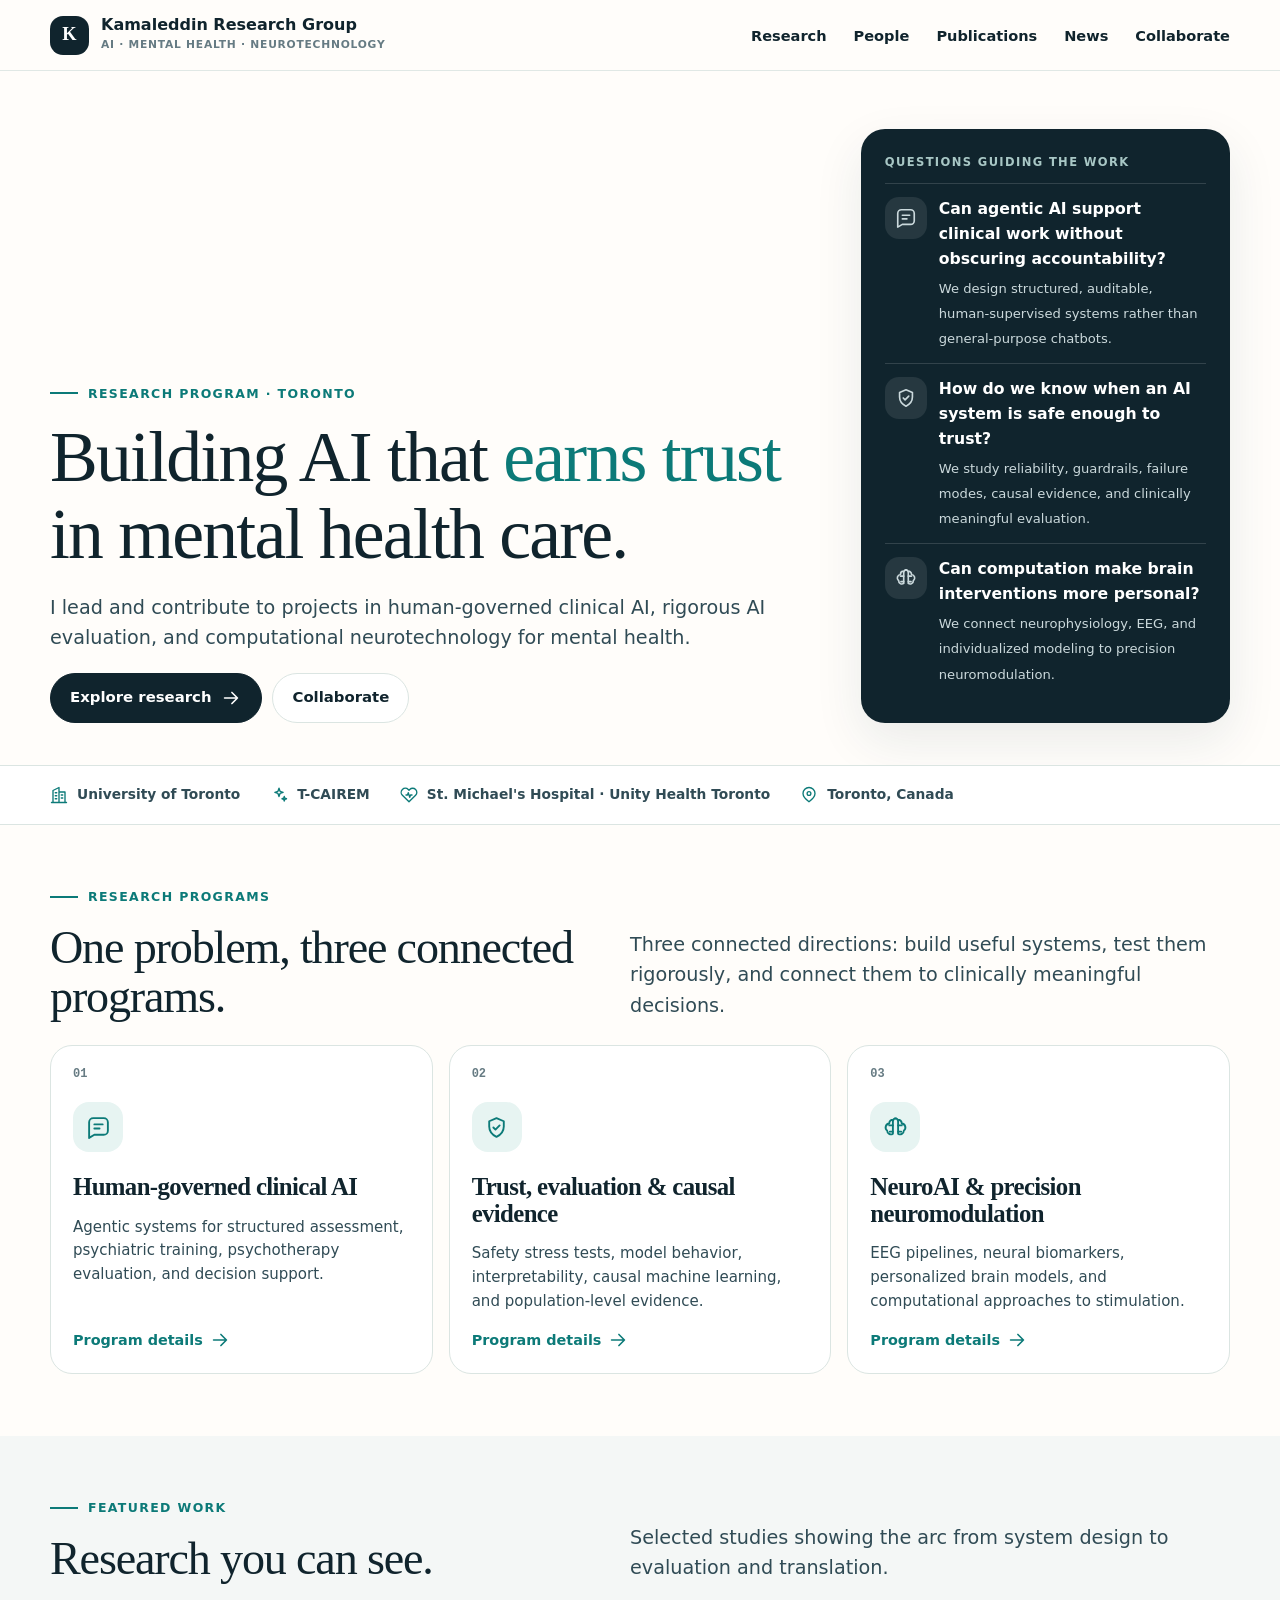
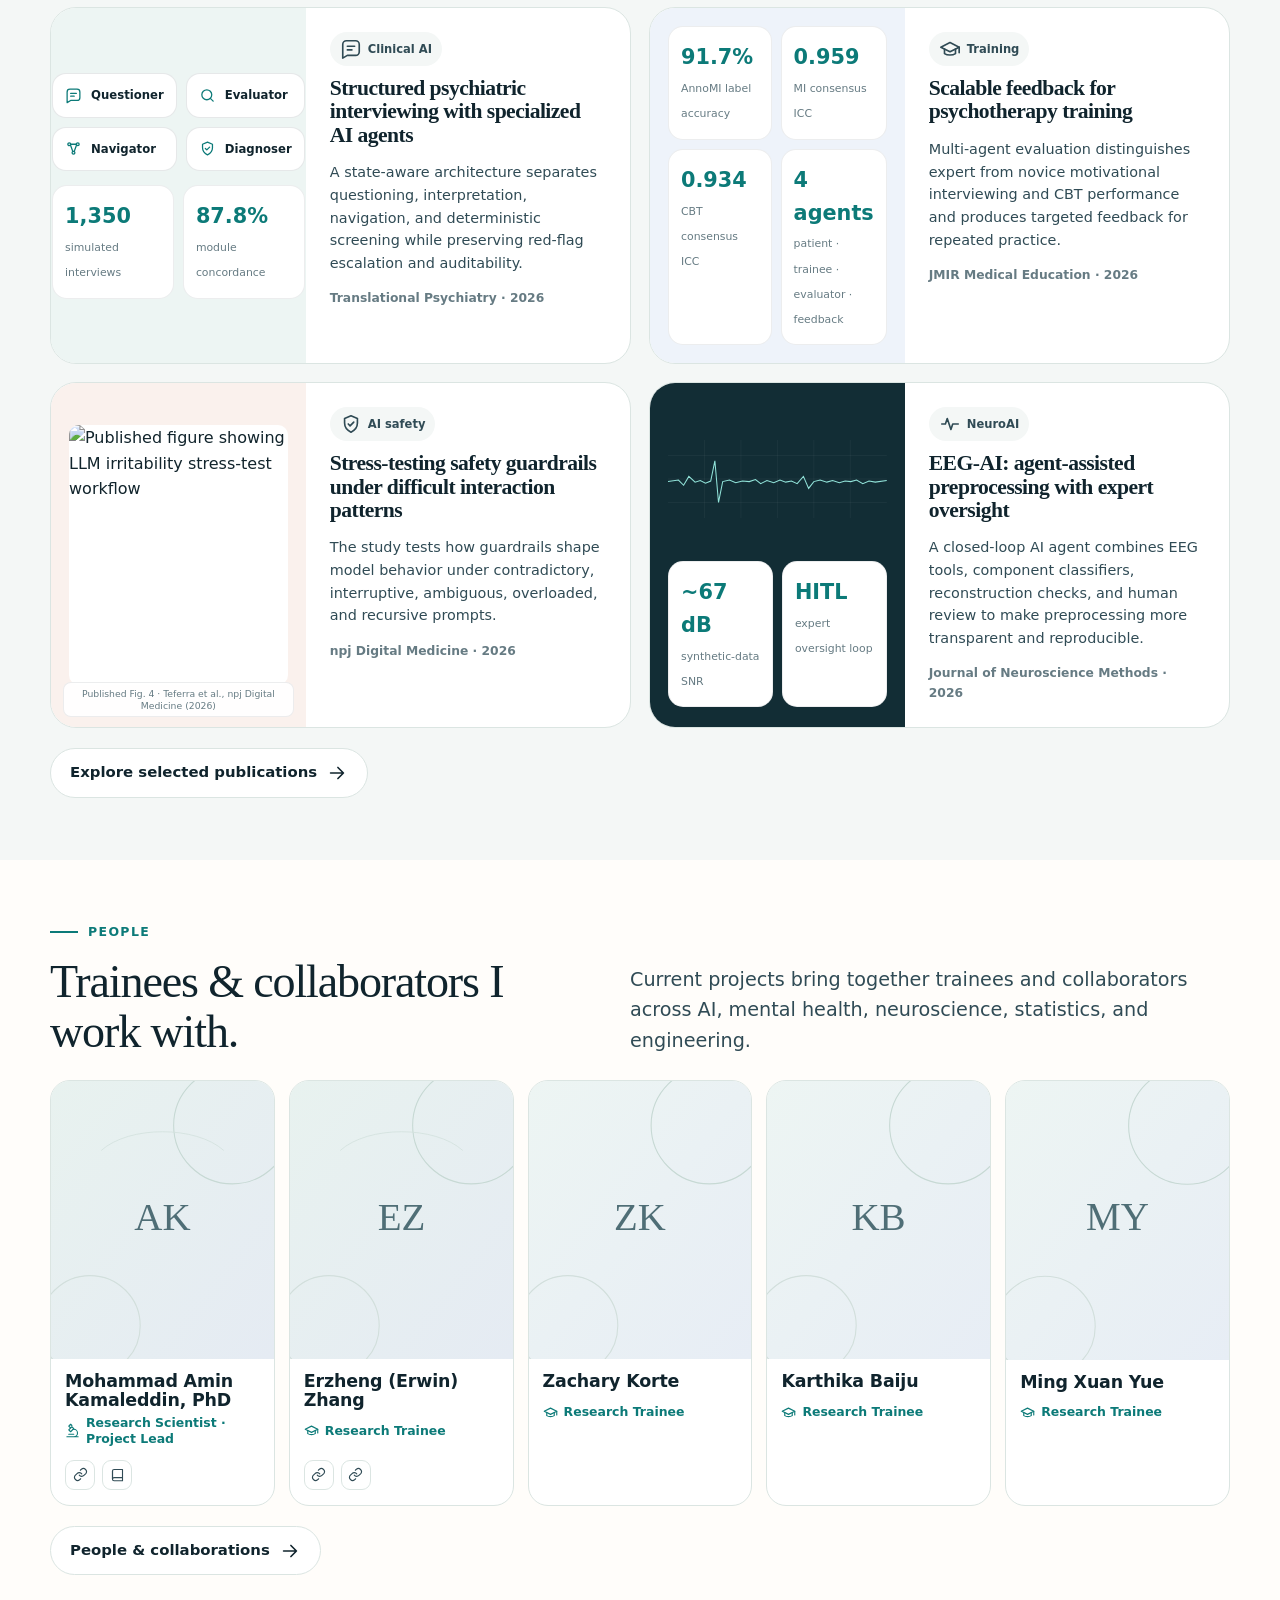
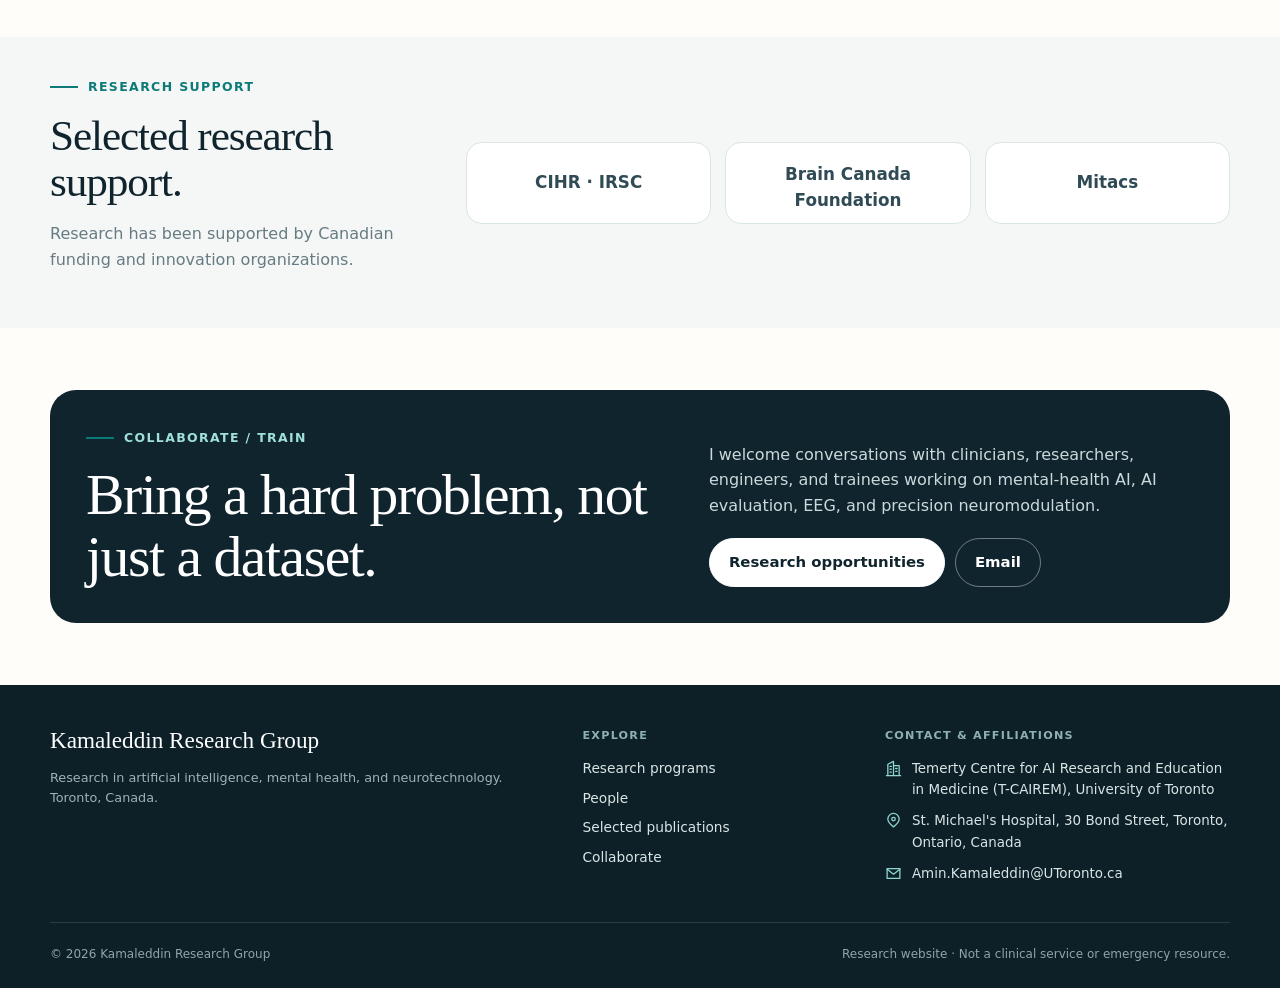
==== index.html @ d9c635a7 "ver9" ====
<!DOCTYPE html>

<html lang="en"><head><meta charset="utf-8"/><meta content="width=device-width,initial-scale=1" name="viewport"/><title>Kamaleddin Research Group | AI, Mental Health &amp; Neurotechnology</title><meta content="A research program in human-governed clinical AI, rigorous model evaluation, and computational neurotechnology for mental health." name="description"/><link href="https://kamaleddinlab.github.io/" rel="canonical"/><link href="assets/img/favicon.svg" rel="icon"/><link href="assets/css/site.css" rel="stylesheet"/><meta content="Kamaleddin Research Group | AI, Mental Health &amp; Neurotechnology" property="og:title"/><meta content="A research program in human-governed clinical AI, rigorous model evaluation, and computational neurotechnology for mental health." property="og:description"/><meta content="https://kamaleddinlab.github.io/assets/img/social-card.png" property="og:image"/><meta content="website" property="og:type"/><meta content="summary_large_image" name="twitter:card"/><meta content="https://kamaleddinlab.github.io/" property="og:url"/></head><body><header class="site-header"><div class="container nav"><a class="brand" href="index.html"><span class="brand-mark">K</span><span class="brand-copy"><strong>Kamaleddin Research Group</strong><span>AI · Mental Health · Neurotechnology</span></span></a><nav class="nav-links"><a href="research.html">Research</a><a href="people.html">People</a><a href="publications.html">Publications</a><a href="news.html">News</a><a href="join.html">Collaborate</a></nav><button aria-label="Open navigation" class="nav-toggle"><span data-icon="network"></span></button></div></header>
<main>
<section class="hero"><div class="container hero-grid"><div><div class="eyebrow">Research program · Toronto</div><h1>Building AI that <em>earns trust</em> in mental health care.</h1><p class="lead">I lead and contribute to projects in human-governed clinical AI, rigorous AI evaluation, and computational neurotechnology for mental health.</p><div class="actions"><a class="btn btn-primary" href="research.html">Explore research <span data-icon="arrow"></span></a><a class="btn btn-soft" href="join.html">Collaborate</a></div></div><aside class="hero-panel"><div class="panel-label">Questions guiding the work</div><div class="question-row"><div class="question-icon"><span data-icon="chat"></span></div><div><b>Can agentic AI support clinical work without obscuring accountability?</b><span>We design structured, auditable, human-supervised systems rather than general-purpose chatbots.</span></div></div><div class="question-row"><div class="question-icon"><span data-icon="shield"></span></div><div><b>How do we know when an AI system is safe enough to trust?</b><span>We study reliability, guardrails, failure modes, causal evidence, and clinically meaningful evaluation.</span></div></div><div class="question-row"><div class="question-icon"><span data-icon="brain"></span></div><div><b>Can computation make brain interventions more personal?</b><span>We connect neurophysiology, EEG, and individualized modeling to precision neuromodulation.</span></div></div></aside></div></section>
<div class="affiliation-bar"><div class="container affiliations"><div class="affil"><span data-icon="building"></span>University of Toronto</div><div class="affil"><span data-icon="spark"></span>T-CAIREM</div><div class="affil"><span data-icon="heart"></span>St. Michael's Hospital · Unity Health Toronto</div><div class="affil"><span data-icon="map"></span>Toronto, Canada</div></div></div>
<section class="section"><div class="container"><div class="section-head"><div><div class="eyebrow">Research programs</div><h2>One problem, three connected programs.</h2></div><p class="lead">Three connected directions: build useful systems, test them rigorously, and connect them to clinically meaningful decisions.</p></div><div class="program-grid">
<a class="program" href="research.html#clinical-ai"><div class="program-number">01</div><div class="program-icon"><span data-icon="chat"></span></div><h3>Human-governed clinical AI</h3><p>Agentic systems for structured assessment, psychiatric training, psychotherapy evaluation, and decision support.</p><span class="arrow-link">Program details <span data-icon="arrow"></span></span></a>
<a class="program" href="research.html#evaluation"><div class="program-number">02</div><div class="program-icon"><span data-icon="shield"></span></div><h3>Trust, evaluation &amp; causal evidence</h3><p>Safety stress tests, model behavior, interpretability, causal machine learning, and population-level evidence.</p><span class="arrow-link">Program details <span data-icon="arrow"></span></span></a>
<a class="program" href="research.html#neuroai"><div class="program-number">03</div><div class="program-icon"><span data-icon="brain"></span></div><h3>NeuroAI &amp; precision neuromodulation</h3><p>EEG pipelines, neural biomarkers, personalized brain models, and computational approaches to stimulation.</p><span class="arrow-link">Program details <span data-icon="arrow"></span></span></a></div></div></section>
<section class="section section-tint"><div class="container"><div class="section-head"><div><div class="eyebrow">Featured work</div><h2>Research you can see.</h2></div><p class="lead">Selected studies showing the arc from system design to evaluation and translation.</p></div><div class="feature-grid">
<a class="feature-card" href="https://doi.org/10.1038/s41398-026-04335-5" target="_blank"><div class="feature-visual"><div><div class="agent-stack"><div class="agent"><span data-icon="chat"></span>Questioner</div><div class="agent"><span data-icon="search"></span>Evaluator</div><div class="agent"><span data-icon="network"></span>Navigator</div><div class="agent"><span data-icon="shield"></span>Diagnoser</div></div><div class="metric-row" style="margin-top:14px"><div class="metric"><strong>1,350</strong><span>simulated interviews</span></div><div class="metric"><strong>87.8%</strong><span>module concordance</span></div></div></div></div><div class="feature-copy"><span class="tag"><span data-icon="chat"></span> Clinical AI</span><h3>Structured psychiatric interviewing with specialized AI agents</h3><p>A state-aware architecture separates questioning, interpretation, navigation, and deterministic screening while preserving red-flag escalation and auditability.</p><div class="pub-meta">Translational Psychiatry · 2026</div></div></a>
<a class="feature-card" href="https://doi.org/10.2196/92964" target="_blank"><div class="feature-visual blue"><div class="metric-row metric-stack"><div class="metric"><strong>91.7%</strong><span>AnnoMI label accuracy</span></div><div class="metric"><strong>0.959</strong><span>MI consensus ICC</span></div><div class="metric"><strong>0.934</strong><span>CBT consensus ICC</span></div><div class="metric"><strong>4 agents</strong><span>patient · trainee · evaluator · feedback</span></div></div></div><div class="feature-copy"><span class="tag"><span data-icon="grad"></span> Training</span><h3>Scalable feedback for psychotherapy training</h3><p>Multi-agent evaluation distinguishes expert from novice motivational interviewing and CBT performance and produces targeted feedback for repeated practice.</p><div class="pub-meta">JMIR Medical Education · 2026</div></div></a>
<a class="feature-card" href="https://www.nature.com/articles/s41746-025-02333-3" target="_blank"><div class="feature-visual warm"><img alt="Published figure showing LLM irritability stress-test workflow" class="figure-img" src="https://media.springernature.com/lw1200/springer-static/image/art%3A10.1038%2Fs41746-025-02333-3/MediaObjects/41746_2025_2333_Fig4_HTML.png"/><div class="figure-credit">Published Fig. 4 · Teferra et al., npj Digital Medicine (2026)</div></div><div class="feature-copy"><span class="tag"><span data-icon="shield"></span> AI safety</span><h3>Stress-testing safety guardrails under difficult interaction patterns</h3><p>The study tests how guardrails shape model behavior under contradictory, interruptive, ambiguous, overloaded, and recursive prompts.</p><div class="pub-meta">npj Digital Medicine · 2026</div></div></a>
<a class="feature-card" href="https://doi.org/10.1016/j.jneumeth.2026.110759" target="_blank"><div class="feature-visual dark"><div style="width:100%"><svg class="eeg" viewbox="0 0 420 150"><path class="grid" d="M0 30H420M0 75H420M0 120H420M70 0V150M140 0V150M210 0V150M280 0V150M350 0V150"></path><path d="M0 80 L20 77 30 87 40 70 52 81 62 78 72 83 82 79 90 40 97 120 105 80 118 77 130 82 143 79 156 80 168 76 178 84 190 78 203 82 215 77 226 81 237 79 248 84 260 70 270 93 280 80 292 77 305 81 316 78 329 82 340 79 351 80 362 77 374 84 386 79 398 81 420 78"></path></svg><div class="metric-row"><div class="metric"><strong>~67 dB</strong><span>synthetic-data SNR</span></div><div class="metric"><strong>HITL</strong><span>expert oversight loop</span></div></div></div></div><div class="feature-copy"><span class="tag"><span data-icon="activity"></span> NeuroAI</span><h3>EEG-AI: agent-assisted preprocessing with expert oversight</h3><p>A closed-loop AI agent combines EEG tools, component classifiers, reconstruction checks, and human review to make preprocessing more transparent and reproducible.</p><div class="pub-meta">Journal of Neuroscience Methods · 2026</div></div></a>
</div><div class="actions"><a class="btn btn-soft" href="publications.html">Explore selected publications <span data-icon="arrow"></span></a></div></div></section>
<section class="section"><div class="container"><div class="section-head"><div><div class="eyebrow">People</div><h2>Trainees & collaborators I work with.</h2></div><p class="lead">Current projects bring together trainees and collaborators across AI, mental health, neuroscience, statistics, and engineering.</p></div><div class="team-grid">
<div class="person-card"><div class="person-photo"><img alt="Mohammad Amin Kamaleddin" onerror="this.onerror=null;this.src='assets/img/amin-kamaleddin.svg'" src="https://bme.utoronto.ca/wp-content/uploads/bb-plugin/cache/amin_ke_headshot-square-0634694b19fd11a88131b3284f82931a-a1o0st9v36b5.jpg"/></div><div class="person-copy"><h3>Mohammad Amin Kamaleddin, PhD</h3><div class="role"><span data-icon="microscope"></span>Research Scientist · Project Lead</div><div class="person-links"><a aria-label="LinkedIn" class="mini-link" href="https://ca.linkedin.com/in/kamaleddin" target="_blank"><span data-icon="link"></span></a><a aria-label="Google Scholar" class="mini-link" href="https://scholar.google.com/citations?user=uDxFAsYAAAAJ&amp;hl=en" target="_blank"><span data-icon="book"></span></a></div></div></div>
<div class="person-card"><div class="person-photo"><img alt="Erzheng (Erwin) Zhang" onerror="this.onerror=null;this.src='assets/img/erwin-zhang.svg'" src="https://erwinzhang.com/images/erwin-zhang.webp"/></div><div class="person-copy"><h3>Erzheng (Erwin) Zhang</h3><div class="role"><span data-icon="grad"></span>Research Trainee</div><div class="person-links"><a aria-label="LinkedIn" class="mini-link" href="https://ca.linkedin.com/in/erwinzhang" target="_blank"><span data-icon="link"></span></a><a aria-label="Website" class="mini-link" href="https://erwinzhang.com/" target="_blank"><span data-icon="link"></span></a></div></div></div>
<div class="person-card"><div class="person-photo"><img alt="Zachary Korte" src="assets/img/zachary-korte.svg"/></div><div class="person-copy"><h3>Zachary Korte</h3><div class="role"><span data-icon="grad"></span>Research Trainee</div></div></div>
<div class="person-card"><div class="person-photo"><img alt="Karthika Baiju" src="assets/img/karthika-baiju.svg"/></div><div class="person-copy"><h3>Karthika Baiju</h3><div class="role"><span data-icon="grad"></span>Research Trainee</div></div></div>
<div class="person-card"><div class="person-photo"><img alt="Ming Xuan Yue" src="assets/img/ming-xuan-yue.svg"/></div><div class="person-copy"><h3>Ming Xuan Yue</h3><div class="role"><span data-icon="grad"></span>Research Trainee</div></div></div>
</div><div class="actions"><a class="btn btn-soft" href="people.html">People & collaborations <span data-icon="arrow"></span></a></div></div></section>
<section class="section-sm section-tint"><div class="container support"><div><div class="eyebrow">Research support</div><h2 style="font-size:2.7rem">Selected research support.</h2><p class="muted">Research has been supported by Canadian funding and innovation organizations.</p></div><div class="logo-row"><a class="logo-card" href="https://cihr-irsc.gc.ca/" target="_blank"><img alt="Canadian Institutes of Health Research" onerror="this.style.display='none';this.nextElementSibling.style.display='block'" src="https://www.dfcm.utoronto.ca/sites/default/files/cihr-logo.jpg"/><span class="logo-fallback" style="display:none">CIHR · IRSC</span></a><a class="logo-card" href="https://braincanada.ca/" target="_blank"><img alt="Brain Canada Foundation" onerror="this.style.display='none';this.nextElementSibling.style.display='block'" src="https://mma.prnewswire.com/media/2785052/Brain_Canada_Brain_Canada_invests_in_the_next_generation_of_brai.jpg?p=facebook"/><span class="logo-fallback" style="display:none">Brain Canada Foundation</span></a><a class="logo-card" href="https://www.mitacs.ca/" target="_blank"><img alt="Mitacs" onerror="this.style.display='none';this.nextElementSibling.style.display='block'" src="https://www.mitacs.ca/wp-content/uploads/2023/11/Mitacs_logo_blue.png"/><span class="logo-fallback" style="display:none">Mitacs</span></a></div></div></section>
<section class="section"><div class="container"><div class="cta"><div><div class="eyebrow" style="color:#9fe0dc">Collaborate / train</div><h2>Bring a hard problem, not just a dataset.</h2></div><div><p>I welcome conversations with clinicians, researchers, engineers, and trainees working on mental-health AI, AI evaluation, EEG, and precision neuromodulation.</p><div class="actions"><a class="btn btn-primary" href="join.html">Research opportunities</a><a class="btn" href="mailto:Amin.Kamaleddin@UToronto.ca">Email</a></div></div></div></div></section>
</main><footer class="site-footer"><div class="container"><div class="footer-grid"><div><div class="footer-brand">Kamaleddin Research Group</div><div class="footer-small">Research in artificial intelligence, mental health, and neurotechnology. Toronto, Canada.</div></div><div><div class="footer-title">Explore</div><div class="footer-list"><a href="research.html">Research programs</a><a href="people.html">People</a><a href="publications.html">Selected publications</a><a href="join.html">Collaborate</a></div></div><div><div class="footer-title">Contact &amp; affiliations</div><div class="address-line"><span data-icon="building"></span><span>Temerty Centre for AI Research and Education in Medicine (T-CAIREM), University of Toronto</span></div><div class="address-line"><span data-icon="map"></span><span>St. Michael's Hospital, 30 Bond Street, Toronto, Ontario, Canada</span></div><div class="address-line"><span data-icon="mail"></span><a href="mailto:Amin.Kamaleddin@UToronto.ca">Amin.Kamaleddin@UToronto.ca</a></div></div></div><div class="footer-bottom"><div>© 2026 Kamaleddin Research Group</div><span>Research website · Not a clinical service or emergency resource.</span></div></div></footer><script src="assets/js/site.js"></script></body></html>
---- assets/css/site.css ----
:root{
  --ink:#10242d; --ink-2:#304b55; --muted:#667b83; --paper:#fffdfa; --wash:#f4f7f6;
  --line:#dbe5e2; --teal:#0c7a78; --teal-2:#e7f4f2; --blue:#2d5f9a; --coral:#d96d4f;
  --gold:#b28b3c; --white:#fff; --shadow:0 18px 50px rgba(26,58,65,.09);
  --radius:22px; --container:1180px;
}
*{box-sizing:border-box} html{scroll-behavior:smooth} body{margin:0;background:var(--paper);color:var(--ink);font-family:Inter,ui-sans-serif,system-ui,-apple-system,BlinkMacSystemFont,"Segoe UI",sans-serif;line-height:1.58;-webkit-font-smoothing:antialiased}
a{color:inherit;text-decoration:none} img{max-width:100%;display:block} button,input{font:inherit}
.container{width:min(var(--container),calc(100% - 48px));margin:auto}.section{padding:62px 0}.section-sm{padding:40px 0}.section-tint{background:var(--wash)}
.eyebrow{display:flex;align-items:center;gap:10px;color:var(--teal);font-size:.78rem;letter-spacing:.11em;text-transform:uppercase;font-weight:800;margin-bottom:16px}.eyebrow:before{content:"";width:28px;height:2px;background:var(--teal)}
h1,h2,h3{font-family:Georgia,"Times New Roman",serif;line-height:1.07;letter-spacing:-.025em;margin:0} h1{font-size:clamp(2.8rem,5.6vw,5.5rem);font-weight:500} h2{font-size:clamp(2.05rem,3.6vw,3.7rem);font-weight:500} h3{font-size:1.55rem;font-weight:600}.lead{font-size:clamp(1.08rem,1.5vw,1.28rem);color:var(--ink-2);max-width:760px}.small{font-size:.9rem}.muted{color:var(--muted)}
.icon{width:22px;height:22px;display:inline-flex;flex:0 0 auto}.icon svg{width:100%;height:100%;stroke:currentColor;fill:none;stroke-width:1.8;stroke-linecap:round;stroke-linejoin:round}
.btn{display:inline-flex;align-items:center;gap:9px;border:1px solid var(--ink);border-radius:999px;padding:12px 19px;font-weight:750;font-size:.93rem;transition:.18s ease;background:transparent}.btn:hover{transform:translateY(-2px);box-shadow:0 8px 22px rgba(16,36,45,.09)}.btn-primary{background:var(--ink);color:#fff}.btn-soft{border-color:var(--line);background:#fff}.actions{display:flex;gap:10px;flex-wrap:wrap;margin-top:20px}
.site-header{position:sticky;top:0;z-index:20;background:rgba(255,253,250,.94);backdrop-filter:blur(14px);border-bottom:1px solid rgba(219,229,226,.85)}.nav{height:70px;display:flex;align-items:center;justify-content:space-between;gap:28px}.brand{display:flex;align-items:center;gap:12px;font-weight:800}.brand-mark{width:39px;height:39px;border-radius:13px;background:var(--ink);color:#fff;display:grid;place-items:center;font-family:Georgia,serif;font-size:1.15rem}.brand-copy strong{display:block;line-height:1.1}.brand-copy span{display:block;font-size:.67rem;color:var(--muted);letter-spacing:.07em;text-transform:uppercase;margin-top:3px}.nav-links{display:flex;gap:27px;align-items:center;font-size:.91rem;font-weight:700}.nav-links a{position:relative}.nav-links a:after{content:"";position:absolute;left:0;right:100%;bottom:-7px;height:2px;background:var(--teal);transition:.2s}.nav-links a:hover:after,.nav-links a.active:after{right:0}.nav-toggle{display:none;border:0;background:transparent;padding:9px;color:var(--ink)}
.hero{padding:58px 0 42px;overflow:hidden}.hero-grid{display:grid;grid-template-columns:1.35fr .65fr;gap:44px;align-items:end}.hero h1 em{font-style:normal;color:var(--teal)}.hero .lead{max-width:720px;margin-top:20px}.hero-panel{background:var(--ink);color:white;border-radius:24px;padding:24px;box-shadow:var(--shadow)}.hero-panel .panel-label{font-size:.72rem;text-transform:uppercase;letter-spacing:.12em;color:#a8c7c5;font-weight:800;margin-bottom:12px}.question-row{display:grid;grid-template-columns:42px 1fr;gap:12px;padding:13px 0;border-top:1px solid rgba(255,255,255,.14)}.question-row:first-of-type{border-top:0}.question-icon{width:42px;height:42px;border-radius:14px;background:rgba(255,255,255,.09);display:grid;place-items:center;color:#9fe0dc}.question-row b{display:block;font-size:.98rem;margin-bottom:3px}.question-row span{font-size:.82rem;color:#cbd9dc;line-height:1.4}.affiliation-bar{border-top:1px solid var(--line);border-bottom:1px solid var(--line);background:#fff}.affiliations{min-height:58px;display:flex;align-items:center;gap:30px;flex-wrap:wrap}.affil{display:flex;gap:9px;align-items:center;color:var(--ink-2);font-size:.86rem;font-weight:700}.affil .icon{color:var(--teal);width:18px;height:18px}
.section-head{display:flex;justify-content:space-between;gap:30px;align-items:end;margin-bottom:24px}.section-head .lead{max-width:600px;margin:0}.program-grid{display:grid;grid-template-columns:repeat(3,1fr);gap:16px}.program{border:1px solid var(--line);border-radius:var(--radius);padding:22px;background:#fff;min-height:260px;display:flex;flex-direction:column;transition:.2s}.program:hover{transform:translateY(-4px);box-shadow:var(--shadow);border-color:#bcd3ce}.program-number{font:700 .75rem/1 ui-monospace,monospace;color:var(--muted);margin-bottom:22px}.program-icon{width:50px;height:50px;border-radius:16px;background:var(--teal-2);color:var(--teal);display:grid;place-items:center;margin-bottom:22px}.program-icon .icon{width:25px;height:25px}.program p{color:var(--ink-2);font-size:.94rem}.program .arrow-link{margin-top:auto;color:var(--teal);font-weight:800;font-size:.9rem;display:flex;align-items:center;gap:6px}
.feature-grid{display:grid;grid-template-columns:repeat(2,1fr);gap:18px}.feature-card{border:1px solid var(--line);border-radius:26px;background:#fff;overflow:hidden;display:grid;grid-template-columns:44% 56%;min-height:290px;transition:.2s}.feature-card:hover{transform:translateY(-3px);box-shadow:var(--shadow)}.feature-visual{padding:18px;background:#edf5f3;min-height:290px;display:flex;align-items:center;justify-content:center;position:relative;overflow:hidden}.feature-visual.blue{background:#eef3fa}.feature-visual.warm{background:#faf1ed}.feature-visual.dark{background:#122d35}.feature-copy{padding:24px}.tag{display:inline-flex;align-items:center;gap:6px;background:var(--wash);border-radius:999px;padding:6px 10px;font-size:.72rem;font-weight:800;color:var(--ink-2);margin-bottom:11px}.feature-copy h3{font-size:1.35rem}.feature-copy p{color:var(--ink-2);font-size:.9rem}.pub-meta{font-size:.77rem;color:var(--muted);font-weight:700;margin-top:11px}.metric-row{display:grid;grid-template-columns:repeat(2,1fr);gap:9px;width:100%}.metric{background:#fff;border:1px solid rgba(16,36,45,.08);border-radius:15px;padding:14px 12px}.metric strong{font-size:1.3rem;display:block;color:var(--teal)}.metric span{font-size:.68rem;color:var(--muted);line-height:1.25}.agent-stack{width:100%;display:grid;grid-template-columns:1fr 1fr;gap:9px}.agent{background:#fff;border:1px solid rgba(16,36,45,.1);padding:12px;border-radius:14px;display:flex;gap:9px;align-items:center;font-size:.73rem;font-weight:800}.agent .icon{color:var(--teal);width:17px;height:17px}.bar-viz{width:100%}.bar-line{display:grid;grid-template-columns:42px 1fr;align-items:center;gap:8px;margin:12px 0;font-size:.67rem;font-weight:800}.bar-track{height:22px;background:#fff;border-radius:7px;overflow:hidden;border:1px solid rgba(16,36,45,.08)}.bar-fill{height:100%;background:var(--teal);border-radius:6px}.bar-fill.low{background:#b6c5c4}.bar-labels{display:flex;justify-content:space-between;font-size:.65rem;color:var(--muted);margin-top:10px}.eeg{width:100%;height:150px}.eeg path{fill:none;stroke:#91e3d9;stroke-width:2}.eeg .grid{stroke:rgba(255,255,255,.09);stroke-width:1}.figure-img{width:100%;height:100%;max-height:260px;object-fit:contain;border-radius:10px;background:#fff;filter:saturate(.92)}
.team-grid{display:grid;grid-template-columns:repeat(5,1fr);gap:14px}.person-card{border:1px solid var(--line);background:#fff;border-radius:20px;overflow:hidden}.person-photo{aspect-ratio:4/5;background:#eaf0ee;position:relative;overflow:hidden}.person-photo img{width:100%;height:100%;object-fit:cover;object-position:center 24%}.person-placeholder{width:100%;height:100%;display:grid;place-items:center;background:linear-gradient(145deg,#edf5f3,#e9eff5);position:relative;overflow:hidden}.person-placeholder:after{content:"";position:absolute;width:150px;height:150px;border:1px solid #c7d9d4;border-radius:50%;right:-60px;top:-50px}.person-placeholder span{font:500 2.2rem Georgia,serif;color:#4f6e76}.person-copy{padding:13px 14px 15px}.person-copy h3{font-size:1.09rem;font-family:inherit;letter-spacing:-.01em}.role{font-size:.78rem;color:var(--teal);font-weight:800;margin-top:4px}.person-links{display:flex;gap:7px;margin-top:12px}.mini-link{width:30px;height:30px;border:1px solid var(--line);border-radius:9px;display:grid;place-items:center;color:var(--ink-2)}.mini-link:hover{background:var(--wash)}.mini-link .icon{width:15px;height:15px}
 .support{display:grid;grid-template-columns:1fr 2fr;gap:34px;align-items:center}.logo-row{display:grid;grid-template-columns:repeat(3,1fr);gap:14px}.logo-card{height:82px;background:#fff;border:1px solid var(--line);border-radius:16px;padding:18px;display:grid;place-items:center}.logo-card img{max-height:62px;max-width:100%;object-fit:contain}.logo-fallback{font-size:1.05rem;font-weight:850;text-align:center;color:var(--ink-2)}
.cta{background:var(--ink);color:#fff;border-radius:26px;padding:36px;display:grid;grid-template-columns:1.1fr .9fr;gap:30px;align-items:end}.cta h2{font-size:clamp(2.25rem,4.5vw,4.6rem)}.cta p{color:#cbd9dc}.cta .btn{border-color:rgba(255,255,255,.4);color:#fff}.cta .btn-primary{background:#fff;color:var(--ink);border-color:#fff}
.site-footer{background:#0d2028;color:#d9e5e5;padding:42px 0 24px}.footer-grid{display:grid;grid-template-columns:1.3fr .7fr .9fr;gap:34px}.footer-brand{font:500 1.45rem Georgia,serif;color:#fff}.footer-small{font-size:.8rem;color:#9fb2b6;margin-top:14px}.footer-title{font-size:.7rem;text-transform:uppercase;letter-spacing:.11em;font-weight:800;color:#8fb0b3;margin-bottom:13px}.footer-list{display:grid;gap:8px;font-size:.86rem}.footer-list a:hover{color:#fff}.address-line{display:flex;gap:10px;align-items:flex-start;margin-bottom:10px;font-size:.84rem}.address-line .icon{width:17px;height:17px;color:#8fd6d0;margin-top:2px}.footer-bottom{border-top:1px solid rgba(255,255,255,.12);padding-top:22px;margin-top:28px;display:flex;justify-content:space-between;gap:20px;color:#8fa5aa;font-size:.75rem}
.page-hero{padding:48px 0 28px}.page-hero h1{font-size:clamp(2.9rem,5.4vw,5.1rem);max-width:950px}.page-hero .lead{margin-top:16px}.subnav{display:flex;gap:10px;flex-wrap:wrap;margin-top:20px}.pill{padding:9px 13px;background:#fff;border:1px solid var(--line);border-radius:999px;font-size:.79rem;font-weight:800}.research-block{display:grid;grid-template-columns:86px 1fr 1fr;gap:24px;padding:28px 0;border-top:1px solid var(--line)}.research-block:last-child{border-bottom:1px solid var(--line)}.research-index{font:700 .76rem ui-monospace,monospace;color:var(--teal)}.research-block h2{font-size:2.25rem}.research-block p{margin-top:0;color:var(--ink-2)}.research-list{display:grid;gap:10px}.research-list li{list-style:none;display:flex;gap:10px;color:var(--ink-2);font-size:.92rem}.research-list li:before{content:"";width:7px;height:7px;background:var(--teal);border-radius:50%;margin-top:8px;flex:0 0 auto}
.methods-grid{display:grid;grid-template-columns:repeat(5,1fr);gap:10px}.method{border:1px solid var(--line);border-radius:15px;padding:16px;background:#fff}.method .icon{color:var(--teal);width:25px;height:25px;margin-bottom:12px}.method b{display:block;font-size:.88rem}.method span{display:block;color:var(--muted);font-size:.76rem;margin-top:5px}
.people-lead{display:grid;grid-template-columns:.8fr 1.2fr;gap:60px;align-items:center;margin-bottom:48px}.people-lead-photo{aspect-ratio:4/5;border-radius:24px;overflow:hidden;background:#eaf0ee}.people-lead-photo img{width:100%;height:100%;object-fit:cover}.people-lead h2{font-size:3rem}.people-lead .bio{color:var(--ink-2)}.profile-facts{display:flex;flex-wrap:wrap;gap:8px;margin-top:20px}.profile-fact{display:flex;align-items:center;gap:7px;border:1px solid var(--line);border-radius:999px;padding:8px 11px;font-size:.77rem;font-weight:750}.profile-fact .icon{width:16px;height:16px;color:var(--teal)}
.pub-feature{display:grid;grid-template-columns:1.05fr .95fr;gap:22px;border:1px solid var(--line);border-radius:26px;overflow:hidden;background:#fff;margin-bottom:16px}.pub-feature.reverse{grid-template-columns:.95fr 1.05fr}.pub-feature-copy{padding:22px}.pub-feature-visual{min-height:275px;background:#eef5f3;padding:18px;display:grid;place-items:center}.pub-feature h2{font-size:1.75rem}.pub-feature .lead{font-size:1rem}.doi{font-size:.78rem;color:var(--muted);font-family:ui-monospace,monospace}.pub-list{display:grid}.pub-row{display:grid;grid-template-columns:90px 1fr 150px;gap:18px;padding:17px 0;border-top:1px solid var(--line);align-items:start}.pub-year{font-weight:850;color:var(--teal)}.pub-title{font-weight:760;line-height:1.4}.pub-journal{font-size:.82rem;color:var(--muted);text-align:right}.filter-row{display:flex;gap:8px;flex-wrap:wrap;margin-bottom:18px}.filter-btn{border:1px solid var(--line);background:#fff;border-radius:999px;padding:8px 13px;font-size:.78rem;font-weight:800;cursor:pointer}.filter-btn.active{background:var(--ink);color:#fff;border-color:var(--ink)}
.news-grid{display:grid;grid-template-columns:repeat(2,1fr);gap:14px}.news-card{border:1px solid var(--line);border-radius:18px;background:#fff;padding:19px;display:grid;grid-template-columns:52px 1fr;gap:17px}.news-icon{width:52px;height:52px;border-radius:16px;background:var(--teal-2);display:grid;place-items:center;color:var(--teal)}.news-date{font-size:.72rem;text-transform:uppercase;letter-spacing:.08em;color:var(--muted);font-weight:800}.news-card h3{font-size:1.22rem;margin-top:6px}.news-card p{font-size:.87rem;color:var(--ink-2)}
.join-grid{display:grid;grid-template-columns:repeat(2,1fr);gap:16px}.join-card{border:1px solid var(--line);border-radius:22px;padding:24px;background:#fff}.join-card .program-icon{margin-bottom:22px}.join-card h2{font-size:2.2rem}.join-card ul{padding:0;margin:16px 0;display:grid;gap:8px}.join-card li{list-style:none;display:flex;gap:10px;color:var(--ink-2)}.join-card li:before{content:"✓";color:var(--teal);font-weight:900}.contact-box{display:grid;grid-template-columns:1fr 1fr;gap:28px;background:var(--wash);border-radius:22px;padding:26px}.contact-item{display:flex;gap:12px;align-items:flex-start}.contact-item .icon{color:var(--teal);margin-top:3px}.contact-item b{display:block;font-size:.88rem}.contact-item span,.contact-item a{font-size:.84rem;color:var(--ink-2)}
@media(max-width:980px){.nav-links{display:none;position:absolute;top:76px;left:0;right:0;background:var(--paper);padding:20px 24px 26px;border-bottom:1px solid var(--line);flex-direction:column;align-items:flex-start}.nav-links.open{display:flex}.nav-toggle{display:block}.hero-grid,.support,.cta,.people-lead,.pub-feature,.pub-feature.reverse{grid-template-columns:1fr}.hero{padding-top:72px}.hero-panel{max-width:620px}.program-grid{grid-template-columns:1fr 1fr}.team-grid{grid-template-columns:repeat(3,1fr)}.feature-card{grid-template-columns:1fr}.feature-visual{min-height:250px}.methods-grid{grid-template-columns:repeat(3,1fr)}.research-block{grid-template-columns:60px 1fr}.research-block>div:last-child{grid-column:2}.footer-grid{grid-template-columns:1fr 1fr}.footer-grid>div:first-child{grid-column:1/-1}}
@media(max-width:680px){.container{width:min(100% - 30px,var(--container))}.section{padding:44px 0}.section-head{display:block}.section-head .lead{margin-top:12px}.hero{padding:36px 0 32px}.hero-grid{gap:26px}.hero h1{font-size:clamp(2.8rem,14vw,4.5rem)}.affiliations{padding:16px 0;gap:14px 22px}.program-grid,.feature-grid,.team-grid,.news-grid,.join-grid,.methods-grid,.contact-box{grid-template-columns:1fr}.team-grid{grid-template-columns:repeat(2,1fr);gap:12px}.person-copy{padding:13px}.person-copy h3{font-size:1rem}.support{gap:28px}.logo-row{grid-template-columns:1fr}.logo-card{height:86px}.cta{padding:26px 22px}.research-block{grid-template-columns:1fr;gap:10px}.research-block>div:last-child{grid-column:auto}.research-index{margin-bottom:4px}.pub-row{grid-template-columns:58px 1fr}.pub-journal{grid-column:2;text-align:left}.footer-grid{grid-template-columns:1fr}.footer-grid>div:first-child{grid-column:auto}.footer-bottom{display:block}.footer-bottom span{display:block;margin-top:7px}.pub-feature-visual{min-height:230px}.pub-feature-copy{padding:22px}.page-hero{padding-top:48px}.people-lead{gap:28px}.people-lead-photo{max-width:360px}.profile-facts{gap:6px}}
@media(max-width:390px){.team-grid{grid-template-columns:1fr 1fr}.brand-copy span{display:none}.person-links{display:none}}
@media(prefers-reduced-motion:reduce){*{scroll-behavior:auto!important;transition:none!important}}

/* Final team-system refinements */
.team-grid-five{grid-template-columns:repeat(5,minmax(0,1fr))}
.role{display:flex;align-items:center;gap:6px;min-height:34px;line-height:1.25}
.role .icon{width:15px;height:15px;flex:0 0 auto}
.person-photo img{display:block}
@media(max-width:1100px){.team-grid-five{grid-template-columns:repeat(3,minmax(0,1fr))}}
@media(max-width:680px){.team-grid-five{grid-template-columns:repeat(2,minmax(0,1fr))}}
@media(max-width:420px){.team-grid-five{grid-template-columns:1fr 1fr}.person-copy h3{font-size:.96rem}}

.figure-credit{position:absolute;left:12px;right:12px;bottom:10px;background:rgba(255,255,255,.92);border:1px solid rgba(16,36,45,.08);border-radius:8px;padding:5px 7px;font-size:.58rem;line-height:1.25;color:var(--muted);text-align:center}.figure-credit.inline{position:static;background:transparent;border:0;padding:0;text-align:left;margin-top:7px}.paper-figure-callout{margin-top:16px;border:1px solid var(--line);border-radius:20px;background:#fff;display:grid;grid-template-columns:260px 1fr;overflow:hidden;align-items:stretch}.paper-figure-media{background:#fff;padding:10px;display:grid;place-items:center;border-right:1px solid var(--line)}.paper-figure-img{width:100%;height:165px;object-fit:contain}.paper-figure-copy{padding:22px 24px;display:flex;flex-direction:column;justify-content:center}.paper-figure-copy h3{font-size:1.35rem}.paper-figure-copy p{margin:.55rem 0 0;color:var(--ink-2);font-size:.88rem}@media(max-width:680px){.paper-figure-callout{grid-template-columns:1fr}.paper-figure-media{border-right:0;border-bottom:1px solid var(--line)}.paper-figure-img{height:210px}.paper-figure-copy{padding:18px}.figure-credit{font-size:.54rem}.feature-visual .figure-img{max-height:230px}}

.metric-stack{grid-template-columns:1fr 1fr}.metric-stack .metric{min-height:76px}
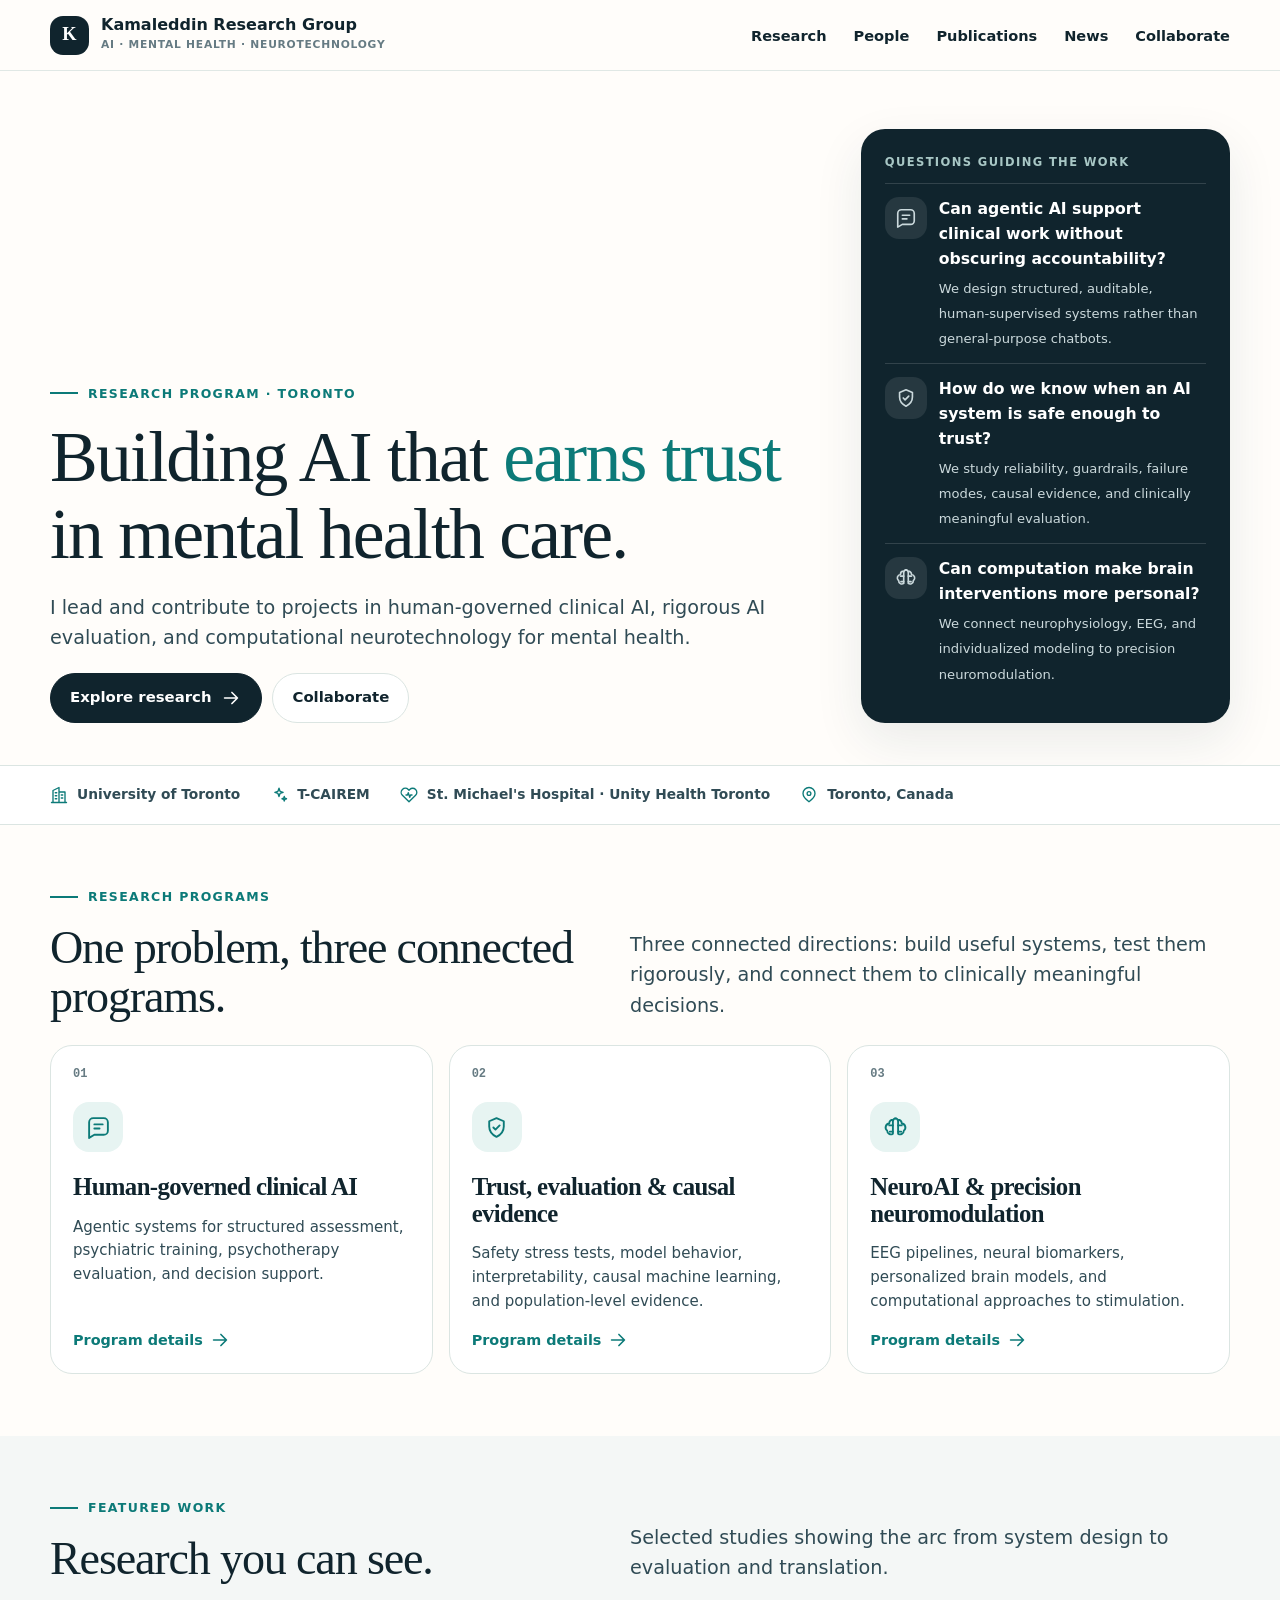
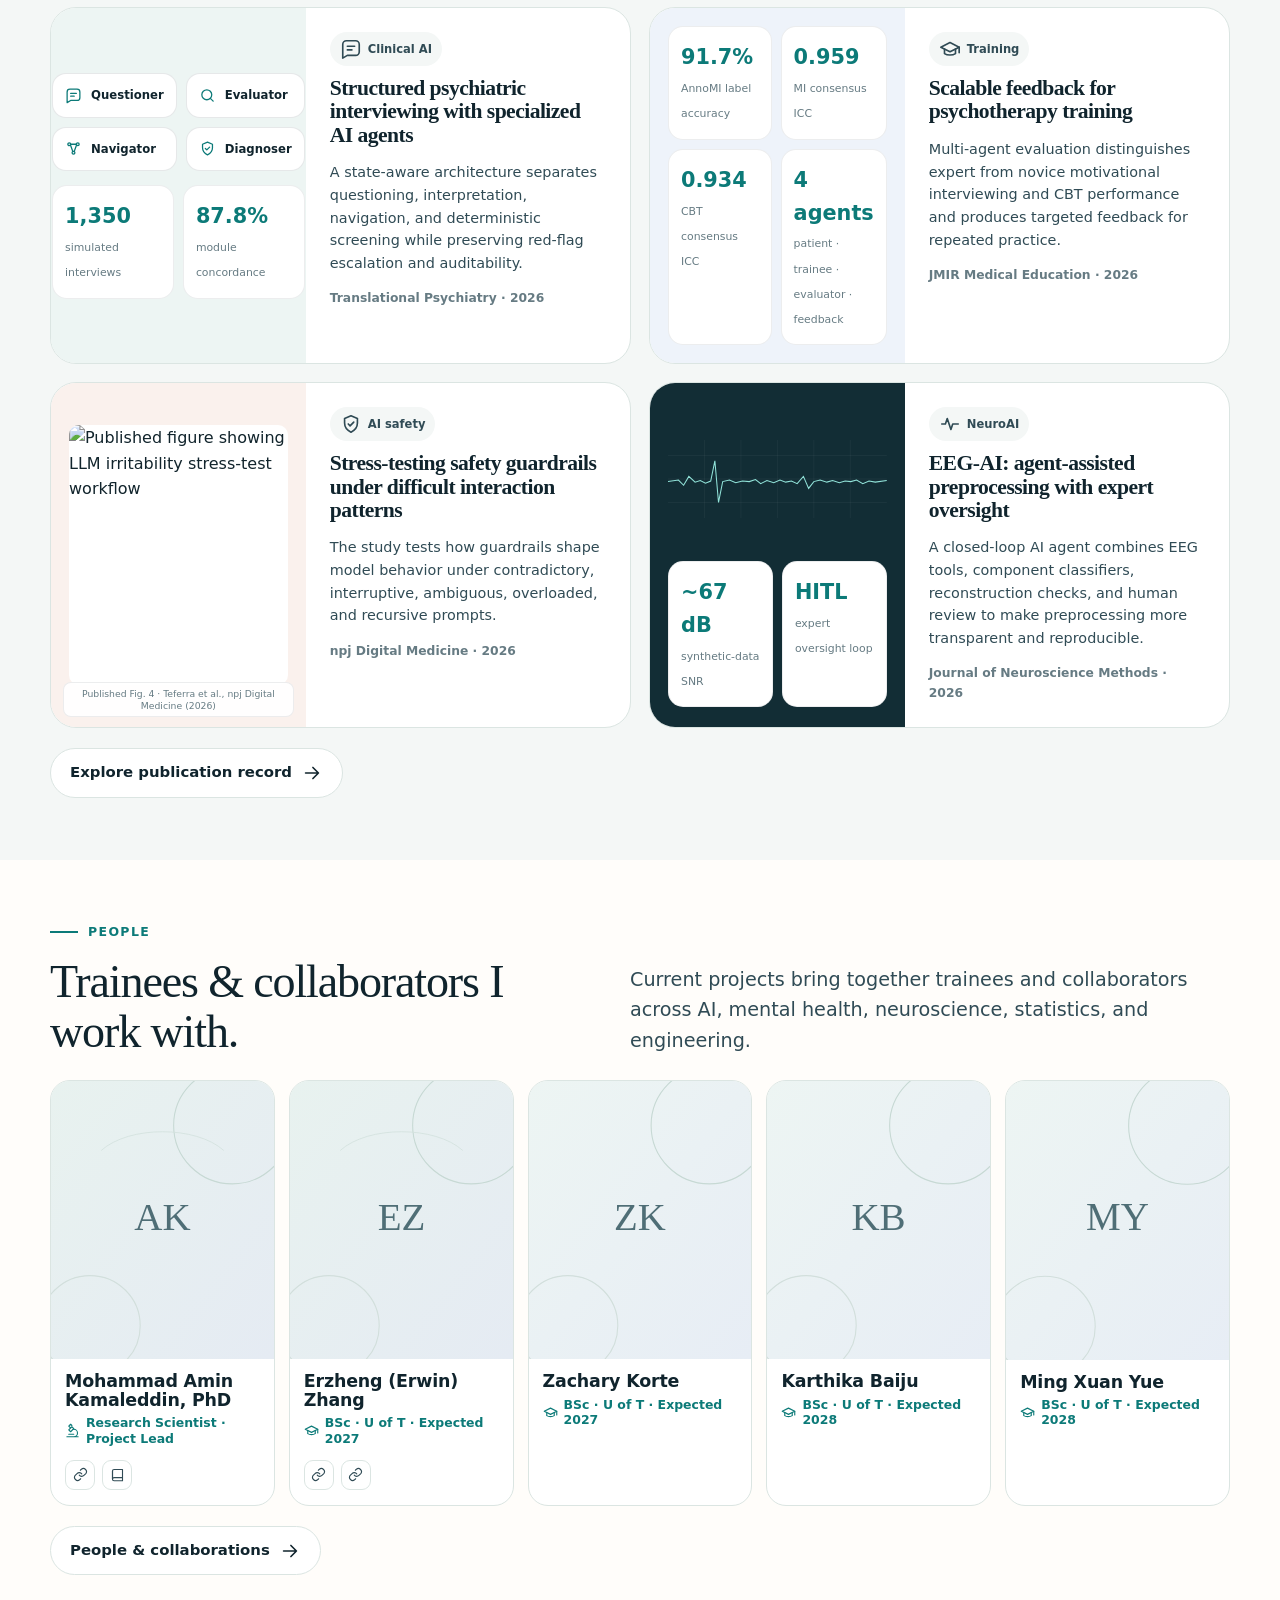
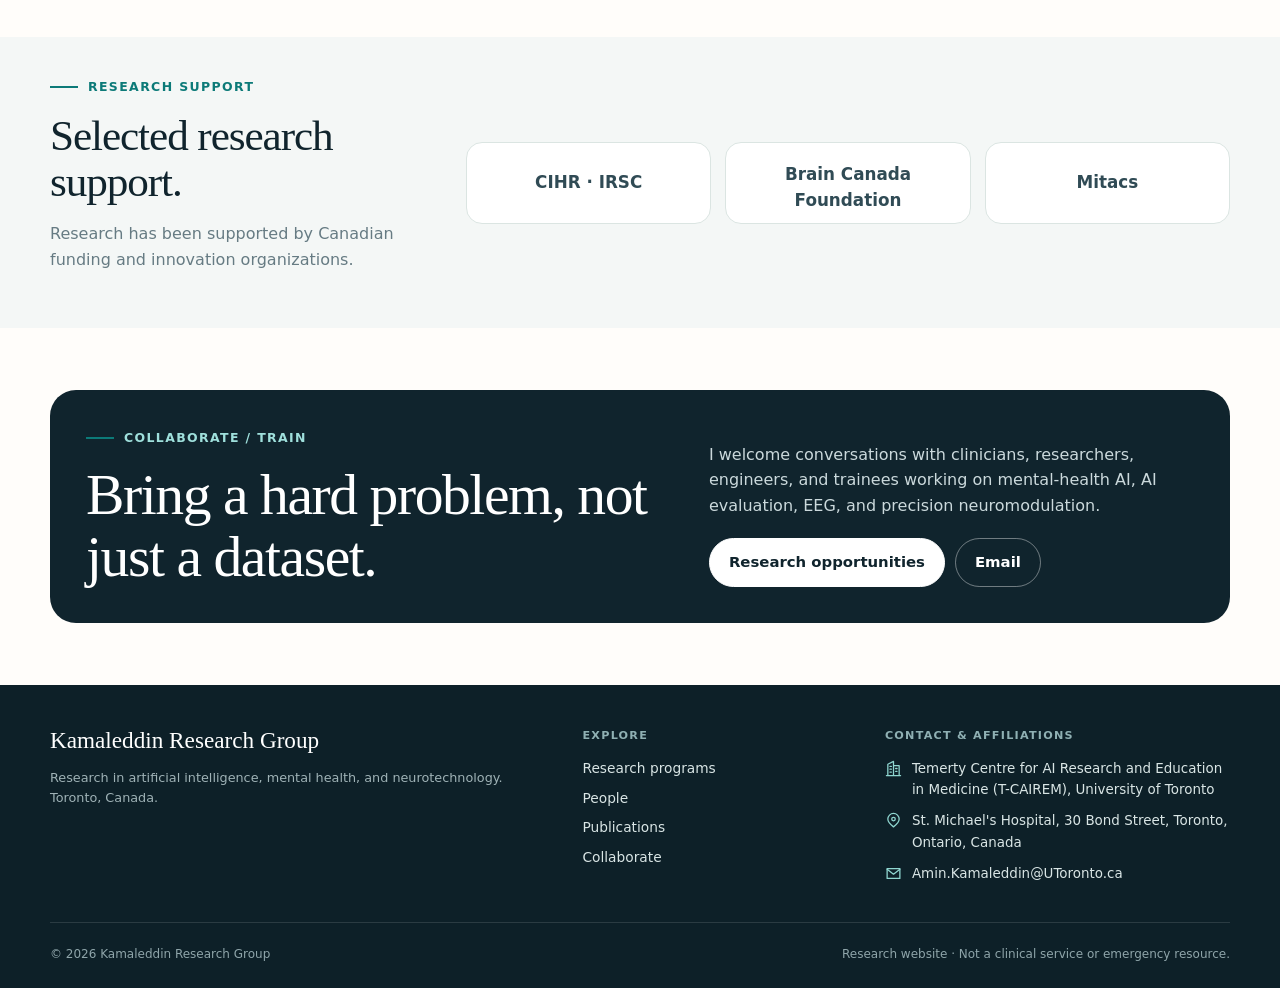
==== commit a97510c2: "ver10" ====
--- a/index.html
+++ b/index.html
@@ -13,14 +13,14 @@
 <a class="feature-card" href="https://doi.org/10.2196/92964" target="_blank"><div class="feature-visual blue"><div class="metric-row metric-stack"><div class="metric"><strong>91.7%</strong><span>AnnoMI label accuracy</span></div><div class="metric"><strong>0.959</strong><span>MI consensus ICC</span></div><div class="metric"><strong>0.934</strong><span>CBT consensus ICC</span></div><div class="metric"><strong>4 agents</strong><span>patient · trainee · evaluator · feedback</span></div></div></div><div class="feature-copy"><span class="tag"><span data-icon="grad"></span> Training</span><h3>Scalable feedback for psychotherapy training</h3><p>Multi-agent evaluation distinguishes expert from novice motivational interviewing and CBT performance and produces targeted feedback for repeated practice.</p><div class="pub-meta">JMIR Medical Education · 2026</div></div></a>
 <a class="feature-card" href="https://www.nature.com/articles/s41746-025-02333-3" target="_blank"><div class="feature-visual warm"><img alt="Published figure showing LLM irritability stress-test workflow" class="figure-img" src="https://media.springernature.com/lw1200/springer-static/image/art%3A10.1038%2Fs41746-025-02333-3/MediaObjects/41746_2025_2333_Fig4_HTML.png"/><div class="figure-credit">Published Fig. 4 · Teferra et al., npj Digital Medicine (2026)</div></div><div class="feature-copy"><span class="tag"><span data-icon="shield"></span> AI safety</span><h3>Stress-testing safety guardrails under difficult interaction patterns</h3><p>The study tests how guardrails shape model behavior under contradictory, interruptive, ambiguous, overloaded, and recursive prompts.</p><div class="pub-meta">npj Digital Medicine · 2026</div></div></a>
 <a class="feature-card" href="https://doi.org/10.1016/j.jneumeth.2026.110759" target="_blank"><div class="feature-visual dark"><div style="width:100%"><svg class="eeg" viewbox="0 0 420 150"><path class="grid" d="M0 30H420M0 75H420M0 120H420M70 0V150M140 0V150M210 0V150M280 0V150M350 0V150"></path><path d="M0 80 L20 77 30 87 40 70 52 81 62 78 72 83 82 79 90 40 97 120 105 80 118 77 130 82 143 79 156 80 168 76 178 84 190 78 203 82 215 77 226 81 237 79 248 84 260 70 270 93 280 80 292 77 305 81 316 78 329 82 340 79 351 80 362 77 374 84 386 79 398 81 420 78"></path></svg><div class="metric-row"><div class="metric"><strong>~67 dB</strong><span>synthetic-data SNR</span></div><div class="metric"><strong>HITL</strong><span>expert oversight loop</span></div></div></div></div><div class="feature-copy"><span class="tag"><span data-icon="activity"></span> NeuroAI</span><h3>EEG-AI: agent-assisted preprocessing with expert oversight</h3><p>A closed-loop AI agent combines EEG tools, component classifiers, reconstruction checks, and human review to make preprocessing more transparent and reproducible.</p><div class="pub-meta">Journal of Neuroscience Methods · 2026</div></div></a>
-</div><div class="actions"><a class="btn btn-soft" href="publications.html">Explore selected publications <span data-icon="arrow"></span></a></div></div></section>
+</div><div class="actions"><a class="btn btn-soft" href="publications.html">Explore publication record <span data-icon="arrow"></span></a></div></div></section>
 <section class="section"><div class="container"><div class="section-head"><div><div class="eyebrow">People</div><h2>Trainees & collaborators I work with.</h2></div><p class="lead">Current projects bring together trainees and collaborators across AI, mental health, neuroscience, statistics, and engineering.</p></div><div class="team-grid">
 <div class="person-card"><div class="person-photo"><img alt="Mohammad Amin Kamaleddin" onerror="this.onerror=null;this.src='assets/img/amin-kamaleddin.svg'" src="https://bme.utoronto.ca/wp-content/uploads/bb-plugin/cache/amin_ke_headshot-square-0634694b19fd11a88131b3284f82931a-a1o0st9v36b5.jpg"/></div><div class="person-copy"><h3>Mohammad Amin Kamaleddin, PhD</h3><div class="role"><span data-icon="microscope"></span>Research Scientist · Project Lead</div><div class="person-links"><a aria-label="LinkedIn" class="mini-link" href="https://ca.linkedin.com/in/kamaleddin" target="_blank"><span data-icon="link"></span></a><a aria-label="Google Scholar" class="mini-link" href="https://scholar.google.com/citations?user=uDxFAsYAAAAJ&amp;hl=en" target="_blank"><span data-icon="book"></span></a></div></div></div>
-<div class="person-card"><div class="person-photo"><img alt="Erzheng (Erwin) Zhang" onerror="this.onerror=null;this.src='assets/img/erwin-zhang.svg'" src="https://erwinzhang.com/images/erwin-zhang.webp"/></div><div class="person-copy"><h3>Erzheng (Erwin) Zhang</h3><div class="role"><span data-icon="grad"></span>Research Trainee</div><div class="person-links"><a aria-label="LinkedIn" class="mini-link" href="https://ca.linkedin.com/in/erwinzhang" target="_blank"><span data-icon="link"></span></a><a aria-label="Website" class="mini-link" href="https://erwinzhang.com/" target="_blank"><span data-icon="link"></span></a></div></div></div>
-<div class="person-card"><div class="person-photo"><img alt="Zachary Korte" src="assets/img/zachary-korte.svg"/></div><div class="person-copy"><h3>Zachary Korte</h3><div class="role"><span data-icon="grad"></span>Research Trainee</div></div></div>
-<div class="person-card"><div class="person-photo"><img alt="Karthika Baiju" src="assets/img/karthika-baiju.svg"/></div><div class="person-copy"><h3>Karthika Baiju</h3><div class="role"><span data-icon="grad"></span>Research Trainee</div></div></div>
-<div class="person-card"><div class="person-photo"><img alt="Ming Xuan Yue" src="assets/img/ming-xuan-yue.svg"/></div><div class="person-copy"><h3>Ming Xuan Yue</h3><div class="role"><span data-icon="grad"></span>Research Trainee</div></div></div>
+<div class="person-card"><div class="person-photo"><img alt="Erzheng (Erwin) Zhang" onerror="this.onerror=null;this.src='assets/img/erwin-zhang.svg'" src="https://erwinzhang.com/images/erwin-zhang.webp"/></div><div class="person-copy"><h3>Erzheng (Erwin) Zhang</h3><div class="role"><span data-icon="grad"></span>BSc · U of T · Expected 2027</div><div class="person-links"><a aria-label="LinkedIn" class="mini-link" href="https://ca.linkedin.com/in/erwinzhang" target="_blank"><span data-icon="link"></span></a><a aria-label="Website" class="mini-link" href="https://erwinzhang.com/" target="_blank"><span data-icon="link"></span></a></div></div></div>
+<div class="person-card"><div class="person-photo"><img alt="Zachary Korte" src="assets/img/zachary-korte.svg"/></div><div class="person-copy"><h3>Zachary Korte</h3><div class="role"><span data-icon="grad"></span>BSc · U of T · Expected 2027</div></div></div>
+<div class="person-card"><div class="person-photo"><img alt="Karthika Baiju" src="assets/img/karthika-baiju.svg"/></div><div class="person-copy"><h3>Karthika Baiju</h3><div class="role"><span data-icon="grad"></span>BSc · U of T · Expected 2028</div></div></div>
+<div class="person-card"><div class="person-photo"><img alt="Ming Xuan Yue" src="assets/img/ming-xuan-yue.svg"/></div><div class="person-copy"><h3>Ming Xuan Yue</h3><div class="role"><span data-icon="grad"></span>BSc · U of T · Expected 2028</div></div></div>
 </div><div class="actions"><a class="btn btn-soft" href="people.html">People & collaborations <span data-icon="arrow"></span></a></div></div></section>
 <section class="section-sm section-tint"><div class="container support"><div><div class="eyebrow">Research support</div><h2 style="font-size:2.7rem">Selected research support.</h2><p class="muted">Research has been supported by Canadian funding and innovation organizations.</p></div><div class="logo-row"><a class="logo-card" href="https://cihr-irsc.gc.ca/" target="_blank"><img alt="Canadian Institutes of Health Research" onerror="this.style.display='none';this.nextElementSibling.style.display='block'" src="https://www.dfcm.utoronto.ca/sites/default/files/cihr-logo.jpg"/><span class="logo-fallback" style="display:none">CIHR · IRSC</span></a><a class="logo-card" href="https://braincanada.ca/" target="_blank"><img alt="Brain Canada Foundation" onerror="this.style.display='none';this.nextElementSibling.style.display='block'" src="https://mma.prnewswire.com/media/2785052/Brain_Canada_Brain_Canada_invests_in_the_next_generation_of_brai.jpg?p=facebook"/><span class="logo-fallback" style="display:none">Brain Canada Foundation</span></a><a class="logo-card" href="https://www.mitacs.ca/" target="_blank"><img alt="Mitacs" onerror="this.style.display='none';this.nextElementSibling.style.display='block'" src="https://www.mitacs.ca/wp-content/uploads/2023/11/Mitacs_logo_blue.png"/><span class="logo-fallback" style="display:none">Mitacs</span></a></div></div></section>
 <section class="section"><div class="container"><div class="cta"><div><div class="eyebrow" style="color:#9fe0dc">Collaborate / train</div><h2>Bring a hard problem, not just a dataset.</h2></div><div><p>I welcome conversations with clinicians, researchers, engineers, and trainees working on mental-health AI, AI evaluation, EEG, and precision neuromodulation.</p><div class="actions"><a class="btn btn-primary" href="join.html">Research opportunities</a><a class="btn" href="mailto:Amin.Kamaleddin@UToronto.ca">Email</a></div></div></div></div></section>
-</main><footer class="site-footer"><div class="container"><div class="footer-grid"><div><div class="footer-brand">Kamaleddin Research Group</div><div class="footer-small">Research in artificial intelligence, mental health, and neurotechnology. Toronto, Canada.</div></div><div><div class="footer-title">Explore</div><div class="footer-list"><a href="research.html">Research programs</a><a href="people.html">People</a><a href="publications.html">Selected publications</a><a href="join.html">Collaborate</a></div></div><div><div class="footer-title">Contact &amp; affiliations</div><div class="address-line"><span data-icon="building"></span><span>Temerty Centre for AI Research and Education in Medicine (T-CAIREM), University of Toronto</span></div><div class="address-line"><span data-icon="map"></span><span>St. Michael's Hospital, 30 Bond Street, Toronto, Ontario, Canada</span></div><div class="address-line"><span data-icon="mail"></span><a href="mailto:Amin.Kamaleddin@UToronto.ca">Amin.Kamaleddin@UToronto.ca</a></div></div></div><div class="footer-bottom"><div>© 2026 Kamaleddin Research Group</div><span>Research website · Not a clinical service or emergency resource.</span></div></div></footer><script src="assets/js/site.js"></script></body></html>+</main><footer class="site-footer"><div class="container"><div class="footer-grid"><div><div class="footer-brand">Kamaleddin Research Group</div><div class="footer-small">Research in artificial intelligence, mental health, and neurotechnology. Toronto, Canada.</div></div><div><div class="footer-title">Explore</div><div class="footer-list"><a href="research.html">Research programs</a><a href="people.html">People</a><a href="publications.html">Publications</a><a href="join.html">Collaborate</a></div></div><div><div class="footer-title">Contact &amp; affiliations</div><div class="address-line"><span data-icon="building"></span><span>Temerty Centre for AI Research and Education in Medicine (T-CAIREM), University of Toronto</span></div><div class="address-line"><span data-icon="map"></span><span>St. Michael's Hospital, 30 Bond Street, Toronto, Ontario, Canada</span></div><div class="address-line"><span data-icon="mail"></span><a href="mailto:Amin.Kamaleddin@UToronto.ca">Amin.Kamaleddin@UToronto.ca</a></div></div></div><div class="footer-bottom"><div>© 2026 Kamaleddin Research Group</div><span>Research website · Not a clinical service or emergency resource.</span></div></div></footer><script src="assets/js/site.js"></script></body></html>
--- a/assets/css/site.css
+++ b/assets/css/site.css
@@ -43,3 +43,13 @@
 .figure-credit{position:absolute;left:12px;right:12px;bottom:10px;background:rgba(255,255,255,.92);border:1px solid rgba(16,36,45,.08);border-radius:8px;padding:5px 7px;font-size:.58rem;line-height:1.25;color:var(--muted);text-align:center}.figure-credit.inline{position:static;background:transparent;border:0;padding:0;text-align:left;margin-top:7px}.paper-figure-callout{margin-top:16px;border:1px solid var(--line);border-radius:20px;background:#fff;display:grid;grid-template-columns:260px 1fr;overflow:hidden;align-items:stretch}.paper-figure-media{background:#fff;padding:10px;display:grid;place-items:center;border-right:1px solid var(--line)}.paper-figure-img{width:100%;height:165px;object-fit:contain}.paper-figure-copy{padding:22px 24px;display:flex;flex-direction:column;justify-content:center}.paper-figure-copy h3{font-size:1.35rem}.paper-figure-copy p{margin:.55rem 0 0;color:var(--ink-2);font-size:.88rem}@media(max-width:680px){.paper-figure-callout{grid-template-columns:1fr}.paper-figure-media{border-right:0;border-bottom:1px solid var(--line)}.paper-figure-img{height:210px}.paper-figure-copy{padding:18px}.figure-credit{font-size:.54rem}.feature-visual .figure-img{max-height:230px}}
 
 .metric-stack{grid-template-columns:1fr 1fr}.metric-stack .metric{min-height:76px}
+
+
+/* Complete publication record */
+.publication-summary{display:flex;gap:10px;flex-wrap:wrap;margin:0 0 20px}.publication-summary span{border:1px solid var(--line);background:#fff;border-radius:999px;padding:8px 12px;font-size:.78rem;color:var(--ink-2);font-weight:750}.publication-summary strong{color:var(--teal);margin-right:4px}.pub-themes{display:grid;gap:24px}.pub-theme{border:1px solid var(--line);background:#fff;border-radius:24px;overflow:hidden}.pub-theme-head{display:grid;grid-template-columns:1fr 1fr;gap:28px;padding:26px;border-bottom:1px solid var(--line);background:linear-gradient(135deg,#fff,#f7faf9)}.pub-theme-head h2{font-size:2rem}.pub-theme-head p{margin:0;color:var(--ink-2);font-size:.91rem}.pub-theme-index{font:800 .72rem/1 ui-monospace,monospace;color:var(--teal);margin-bottom:12px}.pub-theme-count{display:inline-block;margin-top:12px;color:var(--muted);font-size:.74rem;font-weight:800;text-transform:uppercase;letter-spacing:.06em}.pub-complete-list{padding:0 26px}.pub-entry{display:grid;grid-template-columns:62px 1fr 110px;gap:18px;padding:17px 0;border-top:1px solid var(--line);align-items:start}.pub-entry:first-child{border-top:0}.pub-entry-year{font-weight:850;color:var(--teal);font-size:.86rem}.pub-entry-title{font-weight:780;line-height:1.38}.pub-authors{font-size:.78rem;color:var(--ink-2);margin-top:5px}.pub-venue{font-size:.77rem;color:var(--muted);font-style:italic;margin-top:3px}.pub-entry-status{text-align:right}.status-badge{display:inline-flex;border-radius:999px;padding:6px 9px;font-size:.68rem;font-weight:850;white-space:nowrap;border:1px solid var(--line)}.status-badge.published{background:var(--teal-2);color:var(--teal);border-color:#cfe8e3}.status-badge.review{background:#f7f2e9;color:#7b6130;border-color:#eadfca}.status-badge.preprint{background:#eef3fa;color:var(--blue);border-color:#d8e3f1}.status-badge.accepted{background:#f9eee9;color:#a44f36;border-color:#eed8d0}
+
+/* Supervision history */
+.supervision-groups{display:grid;grid-template-columns:1fr 1fr;gap:16px}.supervision-group{background:#fff;border:1px solid var(--line);border-radius:22px;padding:22px}.supervision-group-head{display:flex;gap:13px;align-items:baseline;padding-bottom:12px;border-bottom:1px solid var(--line)}.supervision-group-head .program-number{margin:0}.supervision-group-head h3{font-family:inherit;font-size:1.05rem;letter-spacing:0}.trainee-list{display:grid}.trainee-row{display:grid;grid-template-columns:.9fr 1.1fr;gap:18px;padding:15px 0;border-top:1px solid var(--line)}.trainee-row:first-child{border-top:0}.trainee-row strong{display:block;font-size:.9rem}.trainee-row>div:first-child span{display:block;font-size:.75rem;color:var(--muted);margin-top:3px}.trainee-destination{font-size:.84rem;color:var(--ink-2);font-weight:700}.trainee-destination span{display:block;font-size:.64rem;color:var(--teal);text-transform:uppercase;letter-spacing:.07em;margin-bottom:3px;font-weight:850}
+
+@media(max-width:820px){.pub-theme-head{grid-template-columns:1fr}.supervision-groups{grid-template-columns:1fr}.pub-entry{grid-template-columns:52px 1fr}.pub-entry-status{grid-column:2;text-align:left}.trainee-row{grid-template-columns:1fr}}
+@media(max-width:520px){.pub-theme-head,.pub-complete-list{padding-left:18px;padding-right:18px}.pub-theme-head h2{font-size:1.7rem}.pub-entry{gap:12px}.publication-summary span{width:100%;border-radius:14px}.filter-btn{flex:1 1 auto}.supervision-group{padding:18px}}
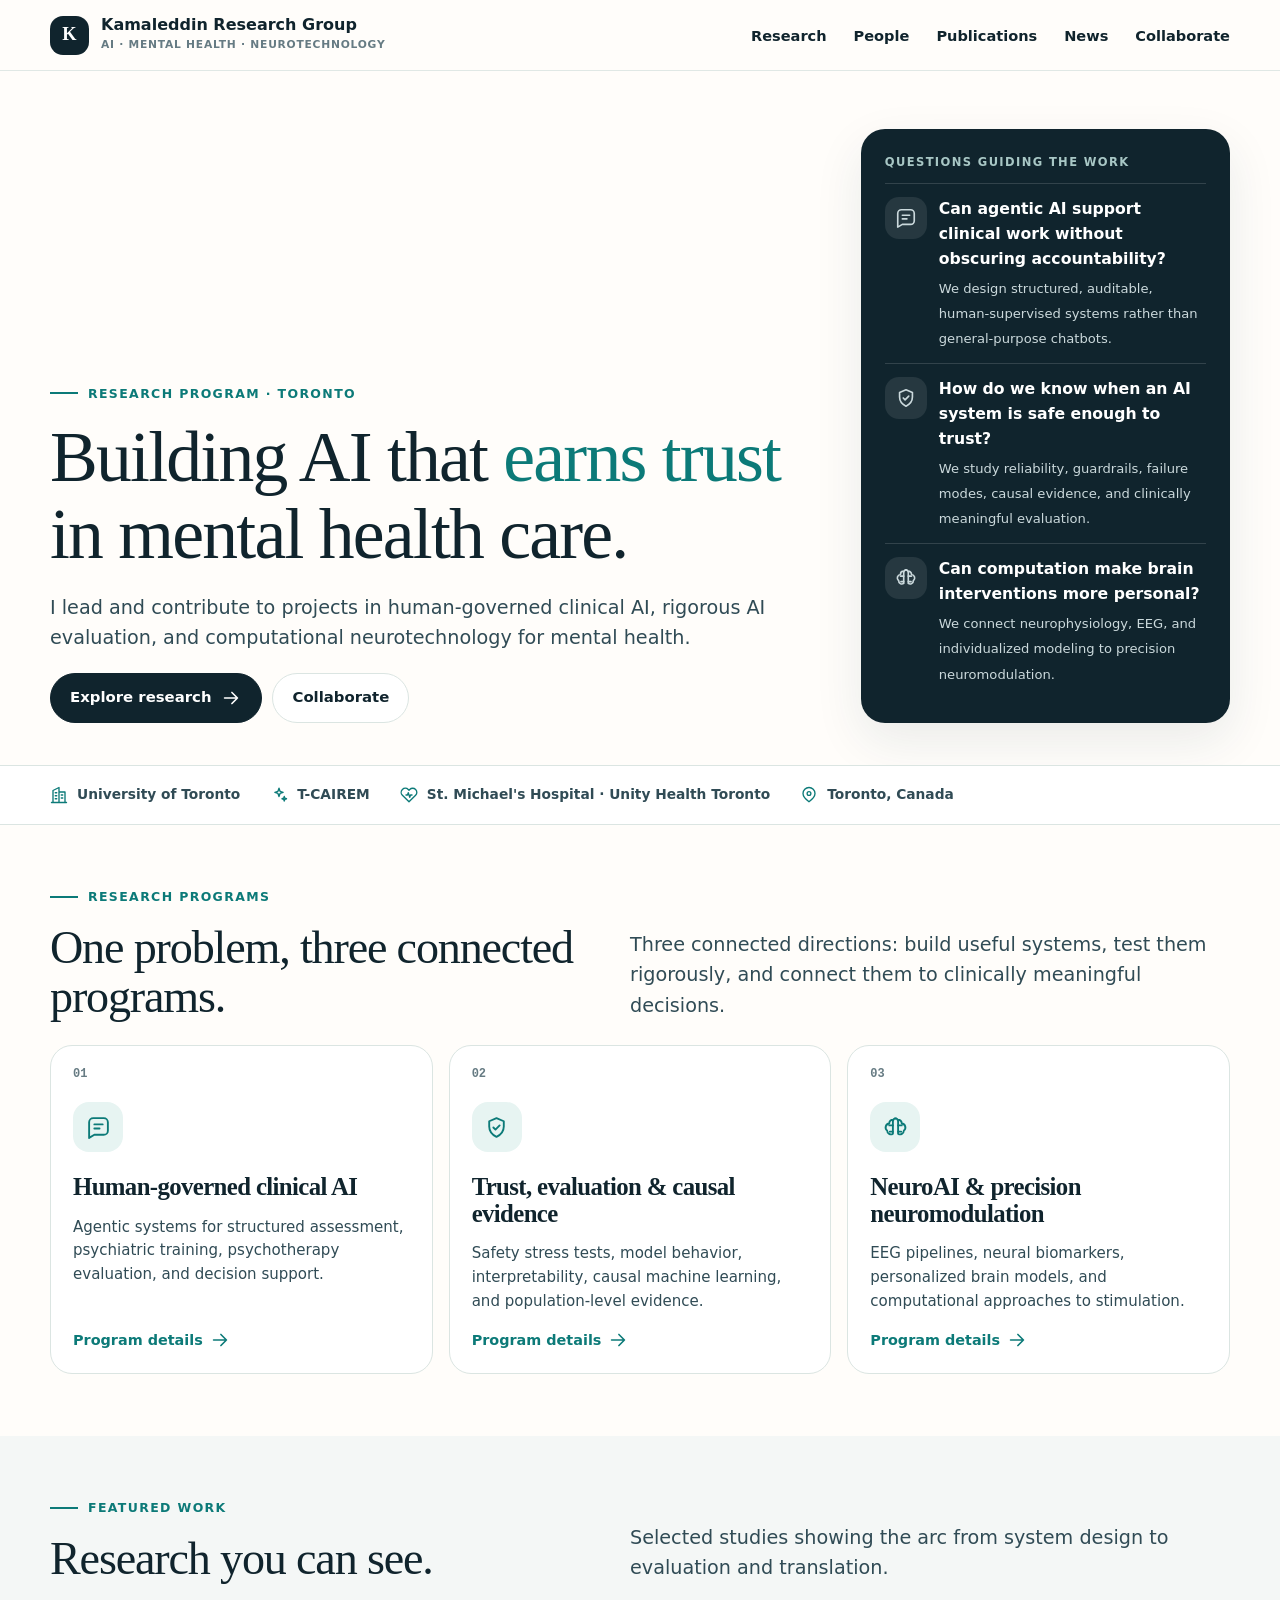
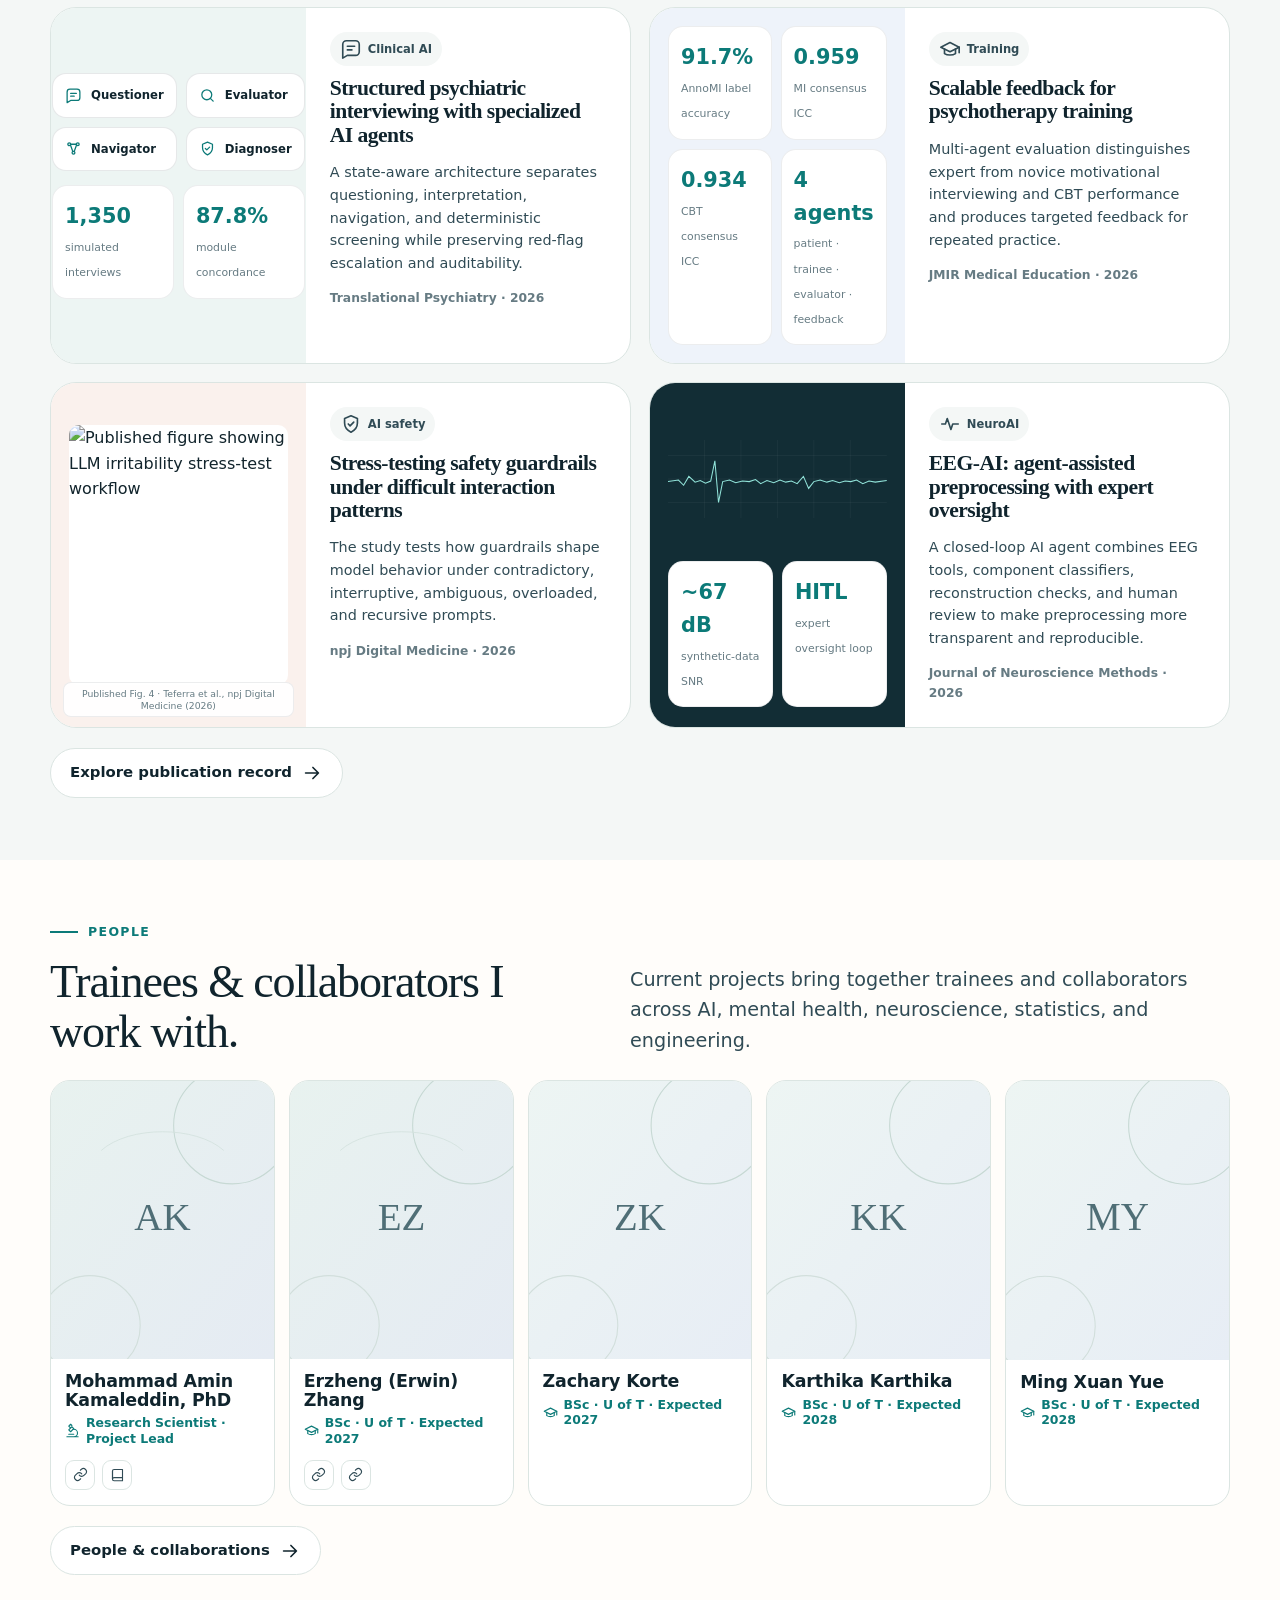
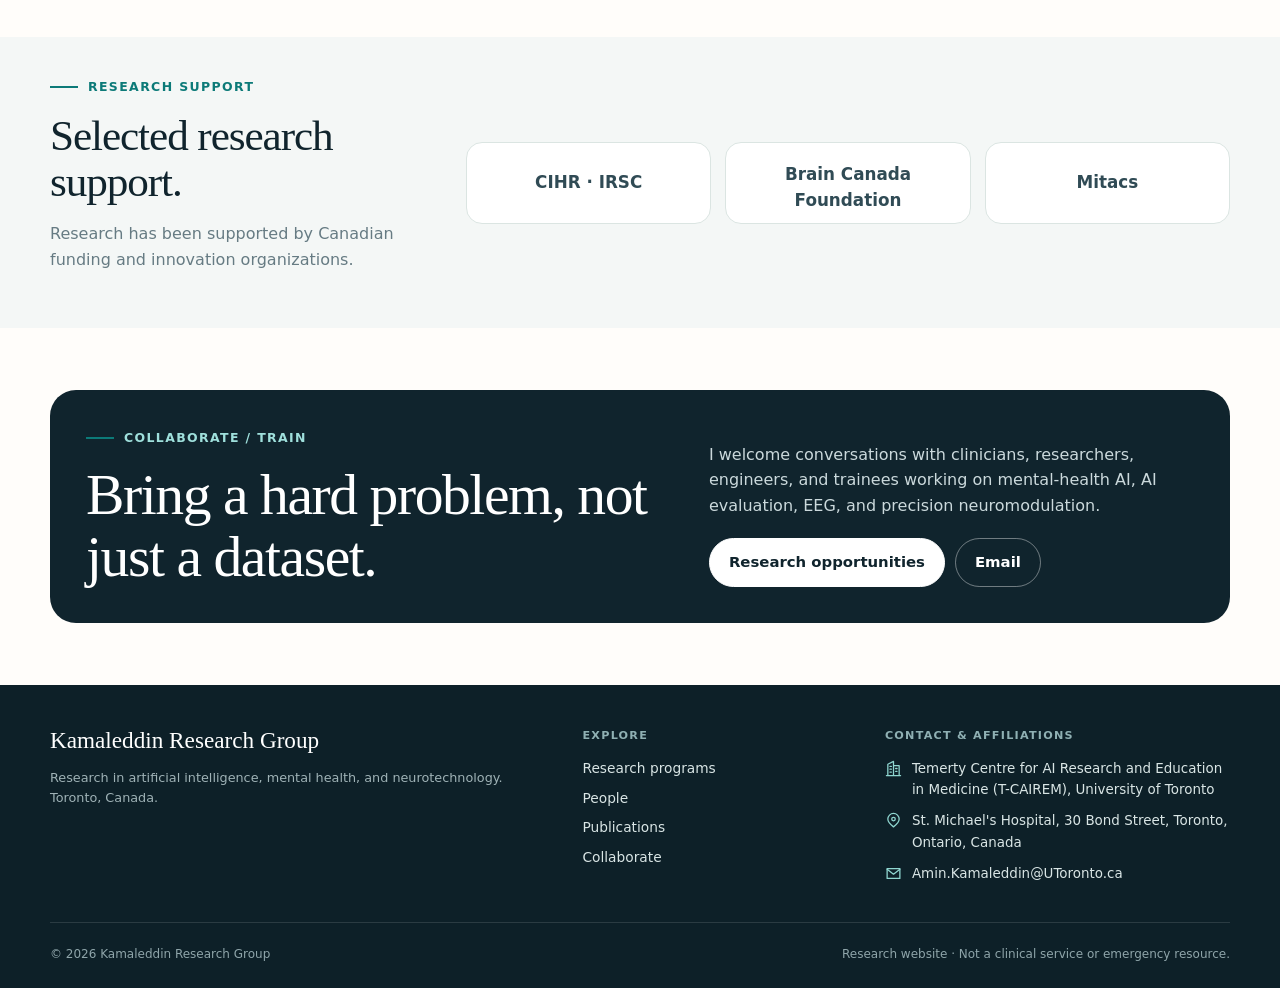
==== commit 21e6a4c6: "ver11" ====
--- a/index.html
+++ b/index.html
@@ -18,7 +18,7 @@
 <div class="person-card"><div class="person-photo"><img alt="Mohammad Amin Kamaleddin" onerror="this.onerror=null;this.src='assets/img/amin-kamaleddin.svg'" src="https://bme.utoronto.ca/wp-content/uploads/bb-plugin/cache/amin_ke_headshot-square-0634694b19fd11a88131b3284f82931a-a1o0st9v36b5.jpg"/></div><div class="person-copy"><h3>Mohammad Amin Kamaleddin, PhD</h3><div class="role"><span data-icon="microscope"></span>Research Scientist · Project Lead</div><div class="person-links"><a aria-label="LinkedIn" class="mini-link" href="https://ca.linkedin.com/in/kamaleddin" target="_blank"><span data-icon="link"></span></a><a aria-label="Google Scholar" class="mini-link" href="https://scholar.google.com/citations?user=uDxFAsYAAAAJ&amp;hl=en" target="_blank"><span data-icon="book"></span></a></div></div></div>
 <div class="person-card"><div class="person-photo"><img alt="Erzheng (Erwin) Zhang" onerror="this.onerror=null;this.src='assets/img/erwin-zhang.svg'" src="https://erwinzhang.com/images/erwin-zhang.webp"/></div><div class="person-copy"><h3>Erzheng (Erwin) Zhang</h3><div class="role"><span data-icon="grad"></span>BSc · U of T · Expected 2027</div><div class="person-links"><a aria-label="LinkedIn" class="mini-link" href="https://ca.linkedin.com/in/erwinzhang" target="_blank"><span data-icon="link"></span></a><a aria-label="Website" class="mini-link" href="https://erwinzhang.com/" target="_blank"><span data-icon="link"></span></a></div></div></div>
 <div class="person-card"><div class="person-photo"><img alt="Zachary Korte" src="assets/img/zachary-korte.svg"/></div><div class="person-copy"><h3>Zachary Korte</h3><div class="role"><span data-icon="grad"></span>BSc · U of T · Expected 2027</div></div></div>
-<div class="person-card"><div class="person-photo"><img alt="Karthika Baiju" src="assets/img/karthika-baiju.svg"/></div><div class="person-copy"><h3>Karthika Baiju</h3><div class="role"><span data-icon="grad"></span>BSc · U of T · Expected 2028</div></div></div>
+<div class="person-card"><div class="person-photo"><img alt="Karthika Karthika" src="assets/img/karthika-karthika.svg"/></div><div class="person-copy"><h3>Karthika Karthika</h3><div class="role"><span data-icon="grad"></span>BSc · U of T · Expected 2028</div></div></div>
 <div class="person-card"><div class="person-photo"><img alt="Ming Xuan Yue" src="assets/img/ming-xuan-yue.svg"/></div><div class="person-copy"><h3>Ming Xuan Yue</h3><div class="role"><span data-icon="grad"></span>BSc · U of T · Expected 2028</div></div></div>
 </div><div class="actions"><a class="btn btn-soft" href="people.html">People & collaborations <span data-icon="arrow"></span></a></div></div></section>
 <section class="section-sm section-tint"><div class="container support"><div><div class="eyebrow">Research support</div><h2 style="font-size:2.7rem">Selected research support.</h2><p class="muted">Research has been supported by Canadian funding and innovation organizations.</p></div><div class="logo-row"><a class="logo-card" href="https://cihr-irsc.gc.ca/" target="_blank"><img alt="Canadian Institutes of Health Research" onerror="this.style.display='none';this.nextElementSibling.style.display='block'" src="https://www.dfcm.utoronto.ca/sites/default/files/cihr-logo.jpg"/><span class="logo-fallback" style="display:none">CIHR · IRSC</span></a><a class="logo-card" href="https://braincanada.ca/" target="_blank"><img alt="Brain Canada Foundation" onerror="this.style.display='none';this.nextElementSibling.style.display='block'" src="https://mma.prnewswire.com/media/2785052/Brain_Canada_Brain_Canada_invests_in_the_next_generation_of_brai.jpg?p=facebook"/><span class="logo-fallback" style="display:none">Brain Canada Foundation</span></a><a class="logo-card" href="https://www.mitacs.ca/" target="_blank"><img alt="Mitacs" onerror="this.style.display='none';this.nextElementSibling.style.display='block'" src="https://www.mitacs.ca/wp-content/uploads/2023/11/Mitacs_logo_blue.png"/><span class="logo-fallback" style="display:none">Mitacs</span></a></div></div></section>
--- a/assets/css/site.css
+++ b/assets/css/site.css
@@ -53,3 +53,15 @@
 
 @media(max-width:820px){.pub-theme-head{grid-template-columns:1fr}.supervision-groups{grid-template-columns:1fr}.pub-entry{grid-template-columns:52px 1fr}.pub-entry-status{grid-column:2;text-align:left}.trainee-row{grid-template-columns:1fr}}
 @media(max-width:520px){.pub-theme-head,.pub-complete-list{padding-left:18px;padding-right:18px}.pub-theme-head h2{font-size:1.7rem}.pub-entry{gap:12px}.publication-summary span{width:100%;border-radius:14px}.filter-btn{flex:1 1 auto}.supervision-group{padding:18px}}
+
+
+/* Publication cards: complete bylines + restrained visual summaries */
+.publication-source-note{margin:0 0 20px;padding:13px 15px;border:1px solid var(--line);border-radius:14px;background:#fff;font-size:.79rem;color:var(--ink-2);line-height:1.55}.publication-source-note strong{color:var(--ink)}
+.pub-complete-list{padding:0 22px}.pub-entry{grid-template-columns:58px 132px minmax(0,1fr) 110px;gap:16px;padding:20px 0;align-items:start}.pub-entry-visual{position:relative;width:132px;height:86px;border:1px solid var(--line);border-radius:14px;overflow:hidden;background:#f4f7f6}.pub-entry-visual img{width:100%;height:100%;object-fit:cover}.pub-entry-visual img[src$=".svg"]{object-fit:cover}.pub-visual-label{position:absolute;left:6px;bottom:6px;background:rgba(255,255,255,.94);border:1px solid rgba(16,36,45,.08);border-radius:999px;padding:2px 6px;font-size:.52rem;font-weight:850;letter-spacing:.04em;text-transform:uppercase;color:var(--ink-2)}.pub-visual-label.published-figure{color:var(--teal)}
+.pub-entry-title{font-size:.94rem}.pub-title-link{transition:color .16s ease}.pub-title-link:hover{color:var(--teal)}.pub-authors{font-size:.79rem;line-height:1.58}.pub-authors .author-self{color:var(--ink);font-weight:900;background:linear-gradient(transparent 63%,rgba(12,122,120,.14) 63%)}.pub-venue{margin-top:5px}.pub-entry-links{margin-top:7px}.pub-entry-links a{display:inline-flex;align-items:center;color:var(--teal);font-size:.7rem;font-weight:850}.pub-entry-links a:hover{text-decoration:underline}.pub-entry-status{padding-top:2px}
+
+/* Supervision history: media rows with verified profile links when available */
+.trainee-row{grid-template-columns:1.15fr .85fr;align-items:center;gap:18px}.trainee-media{display:flex;align-items:center;gap:12px;min-width:0}.trainee-avatar{width:52px;height:52px;border-radius:14px;overflow:hidden;border:1px solid var(--line);background:var(--wash);flex:0 0 auto}.trainee-avatar img{width:100%;height:100%;object-fit:cover}.trainee-info{min-width:0}.trainee-info strong{font-size:.9rem}.trainee-info>span{display:block;font-size:.72rem;color:var(--muted);margin-top:2px}.trainee-profile-link{display:inline-block;margin-top:5px;font-size:.67rem;color:var(--teal);font-weight:850}.trainee-profile-link:hover{text-decoration:underline}.trainee-destination{line-height:1.42}
+
+@media(max-width:900px){.pub-entry{grid-template-columns:52px 112px minmax(0,1fr)}.pub-entry-visual{width:112px;height:76px}.pub-entry-status{grid-column:3;text-align:left}.trainee-row{grid-template-columns:1fr}.trainee-destination{padding-left:64px}}
+@media(max-width:640px){.pub-entry{grid-template-columns:42px minmax(0,1fr);gap:10px 12px}.pub-entry-visual{grid-column:2;width:100%;height:118px}.pub-entry-main{grid-column:2}.pub-entry-status{grid-column:2}.pub-complete-list{padding-left:16px;padding-right:16px}.pub-authors{font-size:.76rem}.trainee-destination{padding-left:0}.trainee-avatar{width:48px;height:48px}}
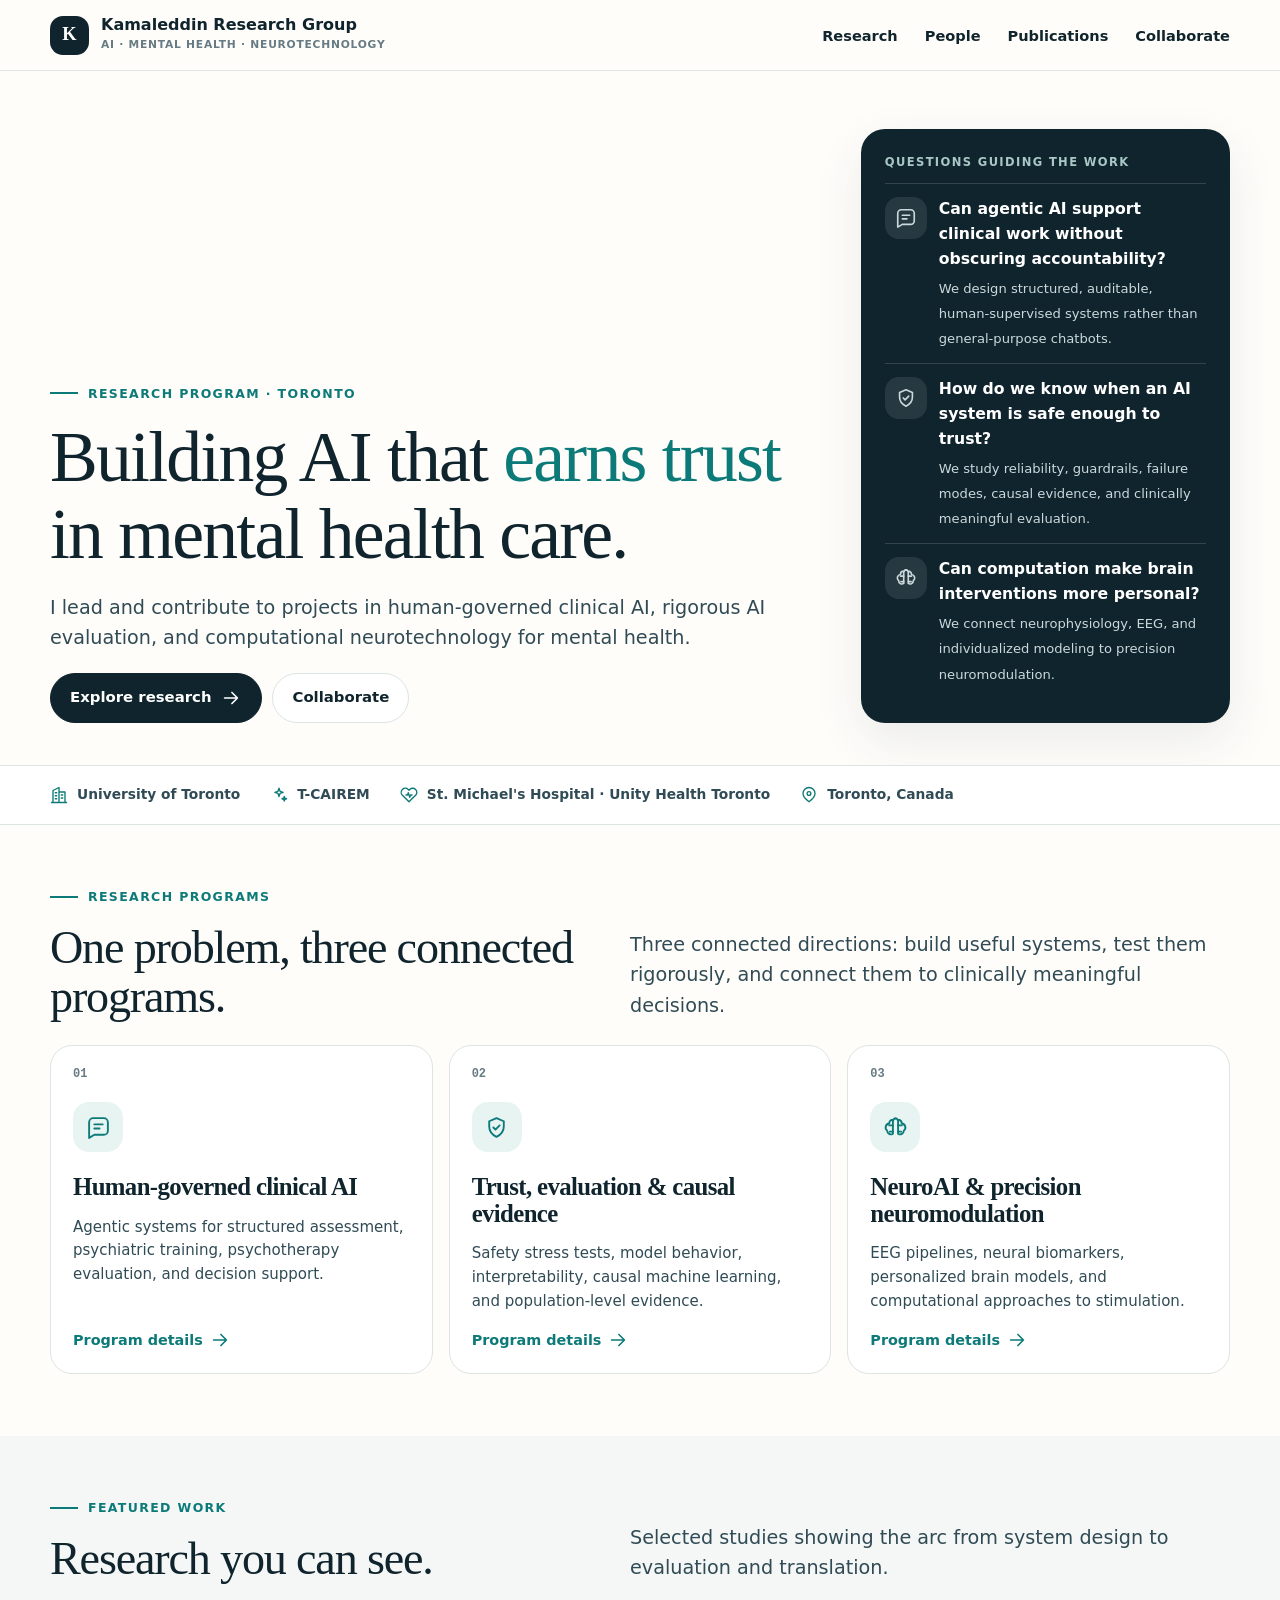
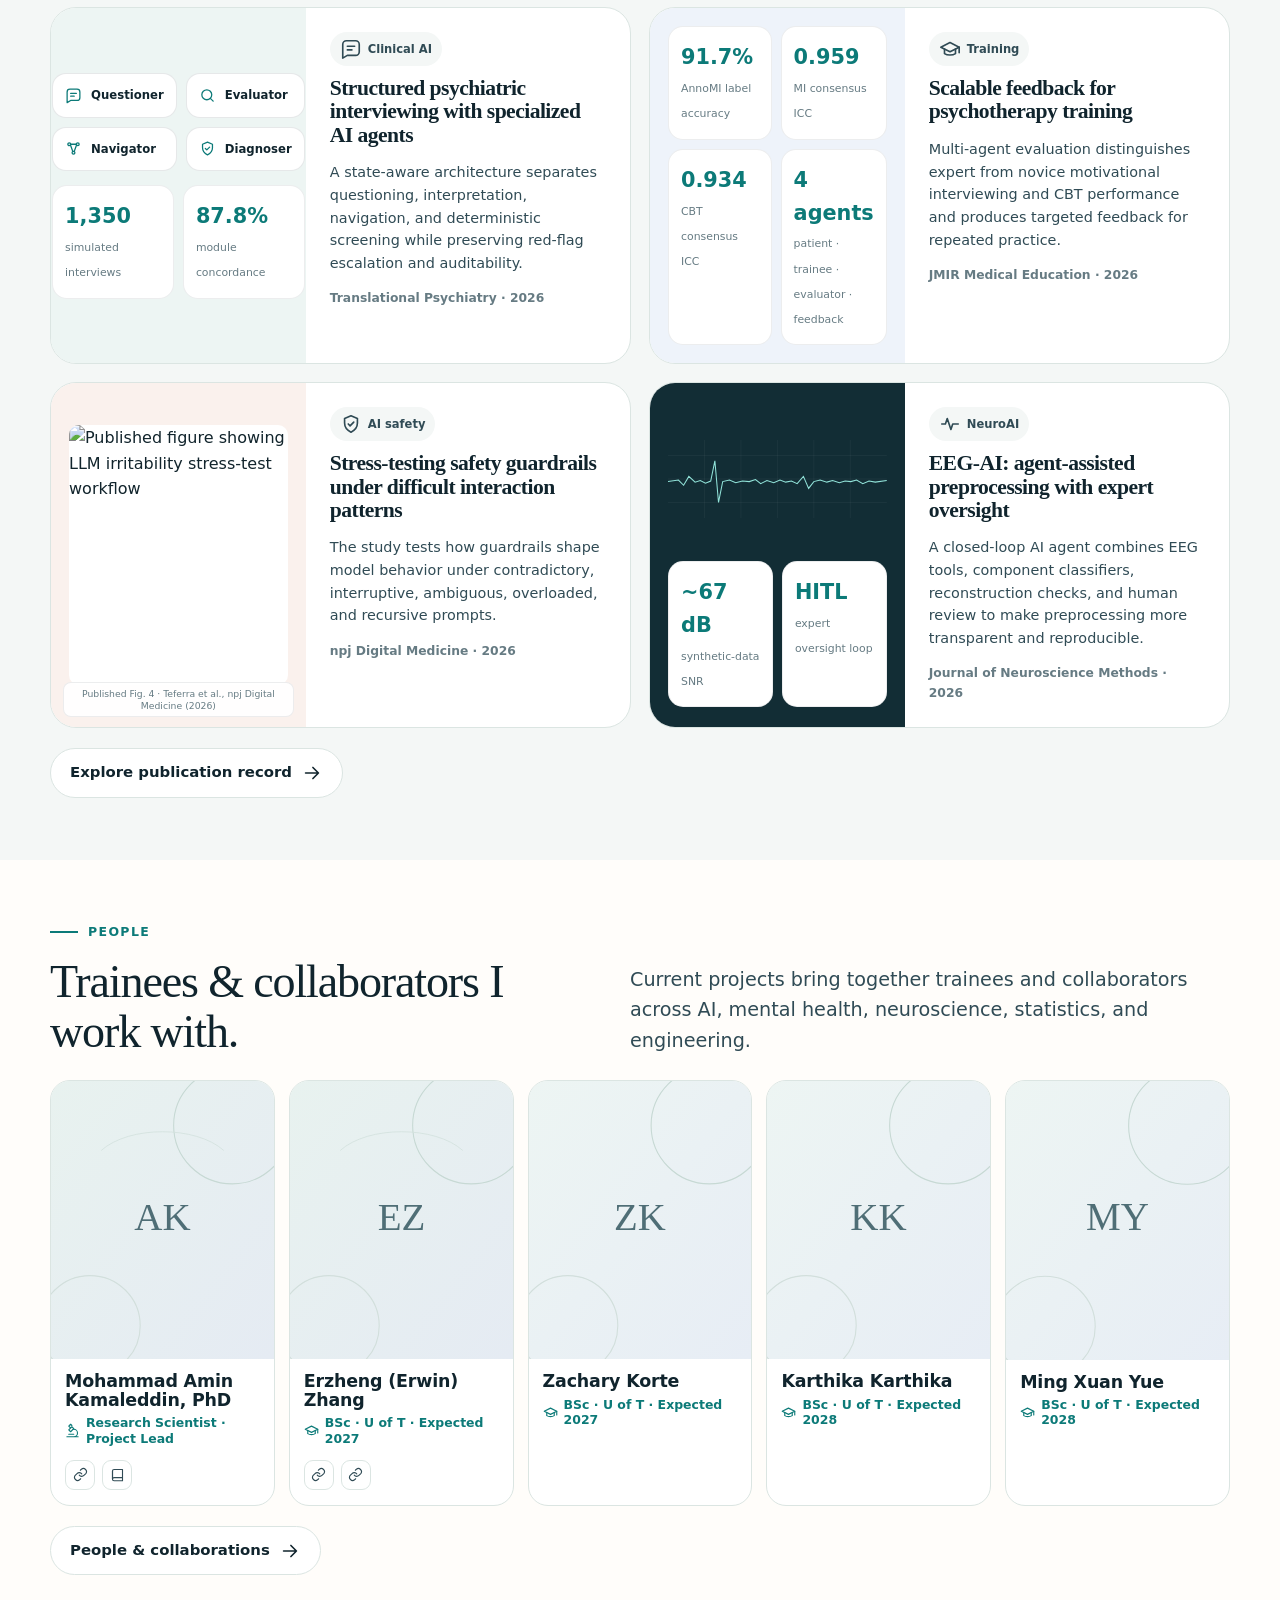
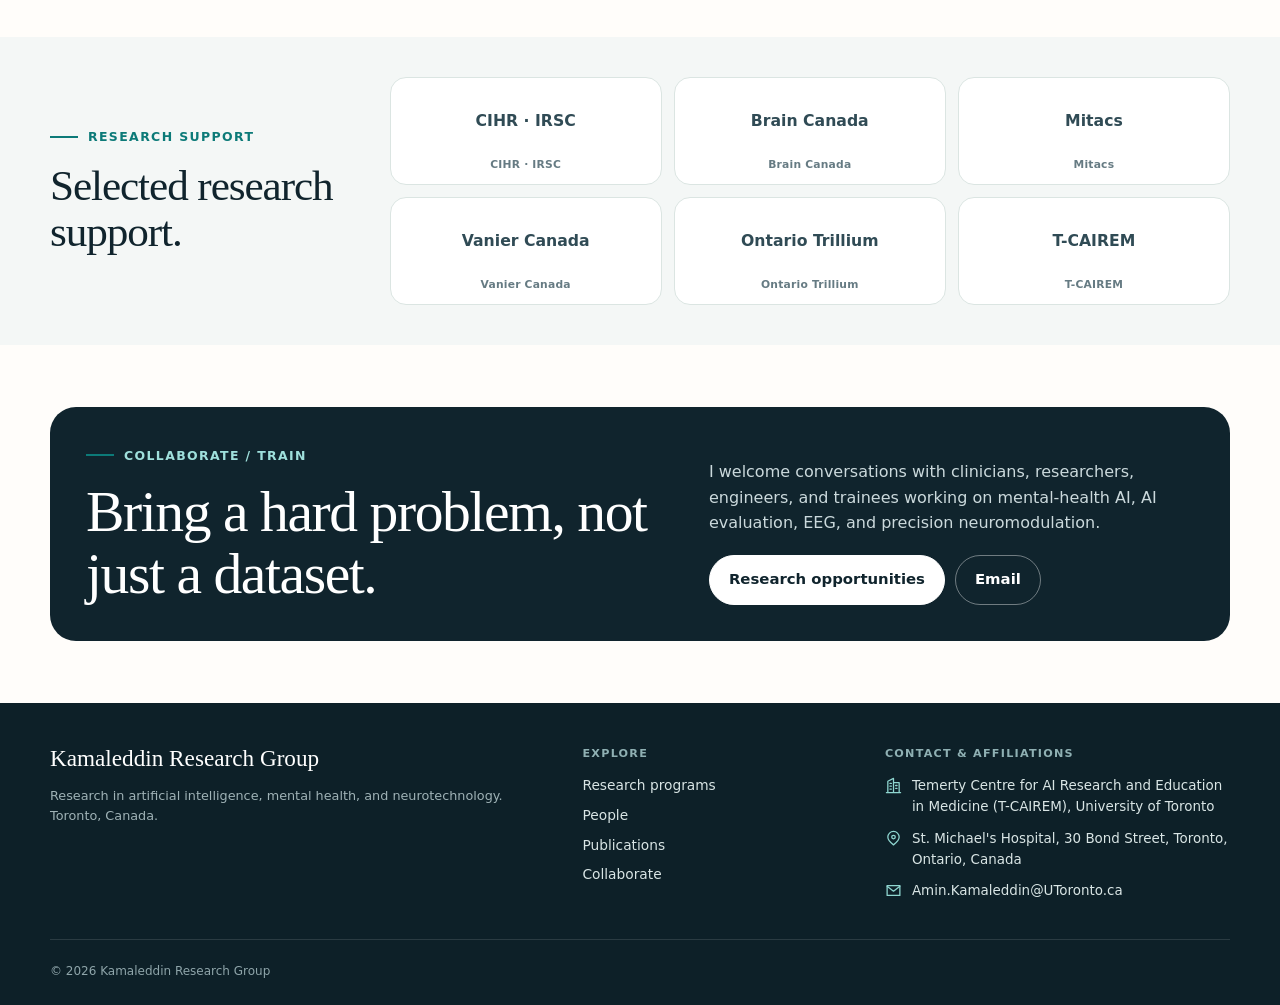
==== commit 427f8048: "ver12" ====
--- a/index.html
+++ b/index.html
@@ -1,6 +1,6 @@
 <!DOCTYPE html>
 
-<html lang="en"><head><meta charset="utf-8"/><meta content="width=device-width,initial-scale=1" name="viewport"/><title>Kamaleddin Research Group | AI, Mental Health &amp; Neurotechnology</title><meta content="A research program in human-governed clinical AI, rigorous model evaluation, and computational neurotechnology for mental health." name="description"/><link href="https://kamaleddinlab.github.io/" rel="canonical"/><link href="assets/img/favicon.svg" rel="icon"/><link href="assets/css/site.css" rel="stylesheet"/><meta content="Kamaleddin Research Group | AI, Mental Health &amp; Neurotechnology" property="og:title"/><meta content="A research program in human-governed clinical AI, rigorous model evaluation, and computational neurotechnology for mental health." property="og:description"/><meta content="https://kamaleddinlab.github.io/assets/img/social-card.png" property="og:image"/><meta content="website" property="og:type"/><meta content="summary_large_image" name="twitter:card"/><meta content="https://kamaleddinlab.github.io/" property="og:url"/></head><body><header class="site-header"><div class="container nav"><a class="brand" href="index.html"><span class="brand-mark">K</span><span class="brand-copy"><strong>Kamaleddin Research Group</strong><span>AI · Mental Health · Neurotechnology</span></span></a><nav class="nav-links"><a href="research.html">Research</a><a href="people.html">People</a><a href="publications.html">Publications</a><a href="news.html">News</a><a href="join.html">Collaborate</a></nav><button aria-label="Open navigation" class="nav-toggle"><span data-icon="network"></span></button></div></header>
+<html lang="en"><head><meta charset="utf-8"/><meta content="width=device-width,initial-scale=1" name="viewport"/><title>Kamaleddin Research Group | AI, Mental Health &amp; Neurotechnology</title><meta content="A research program in human-governed clinical AI, rigorous model evaluation, and computational neurotechnology for mental health." name="description"/><link href="https://kamaleddinlab.github.io/" rel="canonical"/><link href="assets/img/favicon.svg" rel="icon"/><link href="assets/css/site.css" rel="stylesheet"/><meta content="Kamaleddin Research Group | AI, Mental Health &amp; Neurotechnology" property="og:title"/><meta content="A research program in human-governed clinical AI, rigorous model evaluation, and computational neurotechnology for mental health." property="og:description"/><meta content="https://kamaleddinlab.github.io/assets/img/social-card.png" property="og:image"/><meta content="website" property="og:type"/><meta content="summary_large_image" name="twitter:card"/><meta content="https://kamaleddinlab.github.io/" property="og:url"/></head><body><header class="site-header"><div class="container nav"><a class="brand" href="index.html"><span class="brand-mark">K</span><span class="brand-copy"><strong>Kamaleddin Research Group</strong><span>AI · Mental Health · Neurotechnology</span></span></a><nav class="nav-links"><a href="research.html">Research</a><a href="people.html">People</a><a href="publications.html">Publications</a><a href="join.html">Collaborate</a></nav><button aria-label="Open navigation" class="nav-toggle"><span data-icon="network"></span></button></div></header>
 <main>
 <section class="hero"><div class="container hero-grid"><div><div class="eyebrow">Research program · Toronto</div><h1>Building AI that <em>earns trust</em> in mental health care.</h1><p class="lead">I lead and contribute to projects in human-governed clinical AI, rigorous AI evaluation, and computational neurotechnology for mental health.</p><div class="actions"><a class="btn btn-primary" href="research.html">Explore research <span data-icon="arrow"></span></a><a class="btn btn-soft" href="join.html">Collaborate</a></div></div><aside class="hero-panel"><div class="panel-label">Questions guiding the work</div><div class="question-row"><div class="question-icon"><span data-icon="chat"></span></div><div><b>Can agentic AI support clinical work without obscuring accountability?</b><span>We design structured, auditable, human-supervised systems rather than general-purpose chatbots.</span></div></div><div class="question-row"><div class="question-icon"><span data-icon="shield"></span></div><div><b>How do we know when an AI system is safe enough to trust?</b><span>We study reliability, guardrails, failure modes, causal evidence, and clinically meaningful evaluation.</span></div></div><div class="question-row"><div class="question-icon"><span data-icon="brain"></span></div><div><b>Can computation make brain interventions more personal?</b><span>We connect neurophysiology, EEG, and individualized modeling to precision neuromodulation.</span></div></div></aside></div></section>
 <div class="affiliation-bar"><div class="container affiliations"><div class="affil"><span data-icon="building"></span>University of Toronto</div><div class="affil"><span data-icon="spark"></span>T-CAIREM</div><div class="affil"><span data-icon="heart"></span>St. Michael's Hospital · Unity Health Toronto</div><div class="affil"><span data-icon="map"></span>Toronto, Canada</div></div></div>
@@ -14,13 +14,13 @@
 <a class="feature-card" href="https://www.nature.com/articles/s41746-025-02333-3" target="_blank"><div class="feature-visual warm"><img alt="Published figure showing LLM irritability stress-test workflow" class="figure-img" src="https://media.springernature.com/lw1200/springer-static/image/art%3A10.1038%2Fs41746-025-02333-3/MediaObjects/41746_2025_2333_Fig4_HTML.png"/><div class="figure-credit">Published Fig. 4 · Teferra et al., npj Digital Medicine (2026)</div></div><div class="feature-copy"><span class="tag"><span data-icon="shield"></span> AI safety</span><h3>Stress-testing safety guardrails under difficult interaction patterns</h3><p>The study tests how guardrails shape model behavior under contradictory, interruptive, ambiguous, overloaded, and recursive prompts.</p><div class="pub-meta">npj Digital Medicine · 2026</div></div></a>
 <a class="feature-card" href="https://doi.org/10.1016/j.jneumeth.2026.110759" target="_blank"><div class="feature-visual dark"><div style="width:100%"><svg class="eeg" viewbox="0 0 420 150"><path class="grid" d="M0 30H420M0 75H420M0 120H420M70 0V150M140 0V150M210 0V150M280 0V150M350 0V150"></path><path d="M0 80 L20 77 30 87 40 70 52 81 62 78 72 83 82 79 90 40 97 120 105 80 118 77 130 82 143 79 156 80 168 76 178 84 190 78 203 82 215 77 226 81 237 79 248 84 260 70 270 93 280 80 292 77 305 81 316 78 329 82 340 79 351 80 362 77 374 84 386 79 398 81 420 78"></path></svg><div class="metric-row"><div class="metric"><strong>~67 dB</strong><span>synthetic-data SNR</span></div><div class="metric"><strong>HITL</strong><span>expert oversight loop</span></div></div></div></div><div class="feature-copy"><span class="tag"><span data-icon="activity"></span> NeuroAI</span><h3>EEG-AI: agent-assisted preprocessing with expert oversight</h3><p>A closed-loop AI agent combines EEG tools, component classifiers, reconstruction checks, and human review to make preprocessing more transparent and reproducible.</p><div class="pub-meta">Journal of Neuroscience Methods · 2026</div></div></a>
 </div><div class="actions"><a class="btn btn-soft" href="publications.html">Explore publication record <span data-icon="arrow"></span></a></div></div></section>
-<section class="section"><div class="container"><div class="section-head"><div><div class="eyebrow">People</div><h2>Trainees & collaborators I work with.</h2></div><p class="lead">Current projects bring together trainees and collaborators across AI, mental health, neuroscience, statistics, and engineering.</p></div><div class="team-grid">
+<section class="section"><div class="container"><div class="section-head"><div><div class="eyebrow">People</div><h2>Trainees &amp; collaborators I work with.</h2></div><p class="lead">Current projects bring together trainees and collaborators across AI, mental health, neuroscience, statistics, and engineering.</p></div><div class="team-grid">
 <div class="person-card"><div class="person-photo"><img alt="Mohammad Amin Kamaleddin" onerror="this.onerror=null;this.src='assets/img/amin-kamaleddin.svg'" src="https://bme.utoronto.ca/wp-content/uploads/bb-plugin/cache/amin_ke_headshot-square-0634694b19fd11a88131b3284f82931a-a1o0st9v36b5.jpg"/></div><div class="person-copy"><h3>Mohammad Amin Kamaleddin, PhD</h3><div class="role"><span data-icon="microscope"></span>Research Scientist · Project Lead</div><div class="person-links"><a aria-label="LinkedIn" class="mini-link" href="https://ca.linkedin.com/in/kamaleddin" target="_blank"><span data-icon="link"></span></a><a aria-label="Google Scholar" class="mini-link" href="https://scholar.google.com/citations?user=uDxFAsYAAAAJ&amp;hl=en" target="_blank"><span data-icon="book"></span></a></div></div></div>
 <div class="person-card"><div class="person-photo"><img alt="Erzheng (Erwin) Zhang" onerror="this.onerror=null;this.src='assets/img/erwin-zhang.svg'" src="https://erwinzhang.com/images/erwin-zhang.webp"/></div><div class="person-copy"><h3>Erzheng (Erwin) Zhang</h3><div class="role"><span data-icon="grad"></span>BSc · U of T · Expected 2027</div><div class="person-links"><a aria-label="LinkedIn" class="mini-link" href="https://ca.linkedin.com/in/erwinzhang" target="_blank"><span data-icon="link"></span></a><a aria-label="Website" class="mini-link" href="https://erwinzhang.com/" target="_blank"><span data-icon="link"></span></a></div></div></div>
 <div class="person-card"><div class="person-photo"><img alt="Zachary Korte" src="assets/img/zachary-korte.svg"/></div><div class="person-copy"><h3>Zachary Korte</h3><div class="role"><span data-icon="grad"></span>BSc · U of T · Expected 2027</div></div></div>
 <div class="person-card"><div class="person-photo"><img alt="Karthika Karthika" src="assets/img/karthika-karthika.svg"/></div><div class="person-copy"><h3>Karthika Karthika</h3><div class="role"><span data-icon="grad"></span>BSc · U of T · Expected 2028</div></div></div>
 <div class="person-card"><div class="person-photo"><img alt="Ming Xuan Yue" src="assets/img/ming-xuan-yue.svg"/></div><div class="person-copy"><h3>Ming Xuan Yue</h3><div class="role"><span data-icon="grad"></span>BSc · U of T · Expected 2028</div></div></div>
-</div><div class="actions"><a class="btn btn-soft" href="people.html">People & collaborations <span data-icon="arrow"></span></a></div></div></section>
-<section class="section-sm section-tint"><div class="container support"><div><div class="eyebrow">Research support</div><h2 style="font-size:2.7rem">Selected research support.</h2><p class="muted">Research has been supported by Canadian funding and innovation organizations.</p></div><div class="logo-row"><a class="logo-card" href="https://cihr-irsc.gc.ca/" target="_blank"><img alt="Canadian Institutes of Health Research" onerror="this.style.display='none';this.nextElementSibling.style.display='block'" src="https://www.dfcm.utoronto.ca/sites/default/files/cihr-logo.jpg"/><span class="logo-fallback" style="display:none">CIHR · IRSC</span></a><a class="logo-card" href="https://braincanada.ca/" target="_blank"><img alt="Brain Canada Foundation" onerror="this.style.display='none';this.nextElementSibling.style.display='block'" src="https://mma.prnewswire.com/media/2785052/Brain_Canada_Brain_Canada_invests_in_the_next_generation_of_brai.jpg?p=facebook"/><span class="logo-fallback" style="display:none">Brain Canada Foundation</span></a><a class="logo-card" href="https://www.mitacs.ca/" target="_blank"><img alt="Mitacs" onerror="this.style.display='none';this.nextElementSibling.style.display='block'" src="https://www.mitacs.ca/wp-content/uploads/2023/11/Mitacs_logo_blue.png"/><span class="logo-fallback" style="display:none">Mitacs</span></a></div></div></section>
+</div><div class="actions"><a class="btn btn-soft" href="people.html">People &amp; collaborations <span data-icon="arrow"></span></a></div></div></section>
+<section class="section-sm section-tint"><div class="container support"><div><div class="eyebrow">Research support</div><h2 style="font-size:2.7rem">Selected research support.</h2></div><div class="logo-row"><a aria-label="Canadian Institutes of Health Research" class="logo-card" href="https://cihr-irsc.gc.ca/" rel="noopener" target="_blank"><span class="logo-mark"><img alt="Canadian Institutes of Health Research" loading="lazy" onerror="this.style.display='none';this.nextElementSibling.style.display='grid'" referrerpolicy="no-referrer" src="https://www.dfcm.utoronto.ca/sites/default/files/cihr-logo.jpg"/><span class="logo-fallback" style="display:none">CIHR · IRSC</span></span><span class="logo-label">CIHR · IRSC</span></a><a aria-label="Brain Canada Foundation" class="logo-card" href="https://braincanada.ca/" rel="noopener" target="_blank"><span class="logo-mark"><img alt="Brain Canada Foundation" loading="lazy" onerror="this.style.display='none';this.nextElementSibling.style.display='grid'" referrerpolicy="no-referrer" src="https://mma.prnewswire.com/media/2785052/Brain_Canada_Brain_Canada_invests_in_the_next_generation_of_brai.jpg?p=facebook"/><span class="logo-fallback" style="display:none">Brain Canada</span></span><span class="logo-label">Brain Canada</span></a><a aria-label="Mitacs" class="logo-card" href="https://www.mitacs.ca/" rel="noopener" target="_blank"><span class="logo-mark"><img alt="Mitacs" loading="lazy" onerror="this.style.display='none';this.nextElementSibling.style.display='grid'" referrerpolicy="no-referrer" src="https://www.mitacs.ca/wp-content/uploads/2023/11/Mitacs_logo_blue.png"/><span class="logo-fallback" style="display:none">Mitacs</span></span><span class="logo-label">Mitacs</span></a><a aria-label="Vanier Canada Graduate Scholarships" class="logo-card" href="https://vanier.gc.ca/en/home-accueil.html" rel="noopener" target="_blank"><span class="logo-mark"><img alt="Vanier Canada Graduate Scholarships" loading="lazy" onerror="this.style.display='none';this.nextElementSibling.style.display='grid'" referrerpolicy="no-referrer" src="https://vanier.gc.ca/images/vanier_logo.png"/><span class="logo-fallback" style="display:none">Vanier Canada</span></span><span class="logo-label">Vanier Canada</span></a><a aria-label="Ontario Trillium Scholarship" class="logo-card" href="https://www.ontario.ca/" rel="noopener" target="_blank"><span class="logo-mark"><img alt="Ontario Trillium Scholarship" loading="lazy" onerror="this.style.display='none';this.nextElementSibling.style.display='grid'" referrerpolicy="no-referrer" src="https://www.ontario.ca/themes/ontario_theme/images/ontario-logo--desktop.svg"/><span class="logo-fallback" style="display:none">Ontario Trillium</span></span><span class="logo-label">Ontario Trillium</span></a><a aria-label="Temerty Centre for AI Research and Education in Medicine" class="logo-card" href="https://tcairem.utoronto.ca/" rel="noopener" target="_blank"><span class="logo-mark"><img alt="Temerty Centre for AI Research and Education in Medicine" loading="lazy" onerror="this.style.display='none';this.nextElementSibling.style.display='grid'" referrerpolicy="no-referrer" src="https://unavatar.io/linkedin/company:tcairem?size=400&amp;fallback=false"/><span class="logo-fallback" style="display:none">T-CAIREM</span></span><span class="logo-label">T-CAIREM</span></a></div></div></section>
 <section class="section"><div class="container"><div class="cta"><div><div class="eyebrow" style="color:#9fe0dc">Collaborate / train</div><h2>Bring a hard problem, not just a dataset.</h2></div><div><p>I welcome conversations with clinicians, researchers, engineers, and trainees working on mental-health AI, AI evaluation, EEG, and precision neuromodulation.</p><div class="actions"><a class="btn btn-primary" href="join.html">Research opportunities</a><a class="btn" href="mailto:Amin.Kamaleddin@UToronto.ca">Email</a></div></div></div></div></section>
-</main><footer class="site-footer"><div class="container"><div class="footer-grid"><div><div class="footer-brand">Kamaleddin Research Group</div><div class="footer-small">Research in artificial intelligence, mental health, and neurotechnology. Toronto, Canada.</div></div><div><div class="footer-title">Explore</div><div class="footer-list"><a href="research.html">Research programs</a><a href="people.html">People</a><a href="publications.html">Publications</a><a href="join.html">Collaborate</a></div></div><div><div class="footer-title">Contact &amp; affiliations</div><div class="address-line"><span data-icon="building"></span><span>Temerty Centre for AI Research and Education in Medicine (T-CAIREM), University of Toronto</span></div><div class="address-line"><span data-icon="map"></span><span>St. Michael's Hospital, 30 Bond Street, Toronto, Ontario, Canada</span></div><div class="address-line"><span data-icon="mail"></span><a href="mailto:Amin.Kamaleddin@UToronto.ca">Amin.Kamaleddin@UToronto.ca</a></div></div></div><div class="footer-bottom"><div>© 2026 Kamaleddin Research Group</div><span>Research website · Not a clinical service or emergency resource.</span></div></div></footer><script src="assets/js/site.js"></script></body></html>+</main><footer class="site-footer"><div class="container"><div class="footer-grid"><div><div class="footer-brand">Kamaleddin Research Group</div><div class="footer-small">Research in artificial intelligence, mental health, and neurotechnology. Toronto, Canada.</div></div><div><div class="footer-title">Explore</div><div class="footer-list"><a href="research.html">Research programs</a><a href="people.html">People</a><a href="publications.html">Publications</a><a href="join.html">Collaborate</a></div></div><div><div class="footer-title">Contact &amp; affiliations</div><div class="address-line"><span data-icon="building"></span><span>Temerty Centre for AI Research and Education in Medicine (T-CAIREM), University of Toronto</span></div><div class="address-line"><span data-icon="map"></span><span>St. Michael's Hospital, 30 Bond Street, Toronto, Ontario, Canada</span></div><div class="address-line"><span data-icon="mail"></span><a href="mailto:Amin.Kamaleddin@UToronto.ca">Amin.Kamaleddin@UToronto.ca</a></div></div></div><div class="footer-bottom"><div>© 2026 Kamaleddin Research Group</div></div></div></footer><script src="assets/js/site.js"></script></body></html>
--- a/assets/css/site.css
+++ b/assets/css/site.css
@@ -17,7 +17,7 @@
 .section-head{display:flex;justify-content:space-between;gap:30px;align-items:end;margin-bottom:24px}.section-head .lead{max-width:600px;margin:0}.program-grid{display:grid;grid-template-columns:repeat(3,1fr);gap:16px}.program{border:1px solid var(--line);border-radius:var(--radius);padding:22px;background:#fff;min-height:260px;display:flex;flex-direction:column;transition:.2s}.program:hover{transform:translateY(-4px);box-shadow:var(--shadow);border-color:#bcd3ce}.program-number{font:700 .75rem/1 ui-monospace,monospace;color:var(--muted);margin-bottom:22px}.program-icon{width:50px;height:50px;border-radius:16px;background:var(--teal-2);color:var(--teal);display:grid;place-items:center;margin-bottom:22px}.program-icon .icon{width:25px;height:25px}.program p{color:var(--ink-2);font-size:.94rem}.program .arrow-link{margin-top:auto;color:var(--teal);font-weight:800;font-size:.9rem;display:flex;align-items:center;gap:6px}
 .feature-grid{display:grid;grid-template-columns:repeat(2,1fr);gap:18px}.feature-card{border:1px solid var(--line);border-radius:26px;background:#fff;overflow:hidden;display:grid;grid-template-columns:44% 56%;min-height:290px;transition:.2s}.feature-card:hover{transform:translateY(-3px);box-shadow:var(--shadow)}.feature-visual{padding:18px;background:#edf5f3;min-height:290px;display:flex;align-items:center;justify-content:center;position:relative;overflow:hidden}.feature-visual.blue{background:#eef3fa}.feature-visual.warm{background:#faf1ed}.feature-visual.dark{background:#122d35}.feature-copy{padding:24px}.tag{display:inline-flex;align-items:center;gap:6px;background:var(--wash);border-radius:999px;padding:6px 10px;font-size:.72rem;font-weight:800;color:var(--ink-2);margin-bottom:11px}.feature-copy h3{font-size:1.35rem}.feature-copy p{color:var(--ink-2);font-size:.9rem}.pub-meta{font-size:.77rem;color:var(--muted);font-weight:700;margin-top:11px}.metric-row{display:grid;grid-template-columns:repeat(2,1fr);gap:9px;width:100%}.metric{background:#fff;border:1px solid rgba(16,36,45,.08);border-radius:15px;padding:14px 12px}.metric strong{font-size:1.3rem;display:block;color:var(--teal)}.metric span{font-size:.68rem;color:var(--muted);line-height:1.25}.agent-stack{width:100%;display:grid;grid-template-columns:1fr 1fr;gap:9px}.agent{background:#fff;border:1px solid rgba(16,36,45,.1);padding:12px;border-radius:14px;display:flex;gap:9px;align-items:center;font-size:.73rem;font-weight:800}.agent .icon{color:var(--teal);width:17px;height:17px}.bar-viz{width:100%}.bar-line{display:grid;grid-template-columns:42px 1fr;align-items:center;gap:8px;margin:12px 0;font-size:.67rem;font-weight:800}.bar-track{height:22px;background:#fff;border-radius:7px;overflow:hidden;border:1px solid rgba(16,36,45,.08)}.bar-fill{height:100%;background:var(--teal);border-radius:6px}.bar-fill.low{background:#b6c5c4}.bar-labels{display:flex;justify-content:space-between;font-size:.65rem;color:var(--muted);margin-top:10px}.eeg{width:100%;height:150px}.eeg path{fill:none;stroke:#91e3d9;stroke-width:2}.eeg .grid{stroke:rgba(255,255,255,.09);stroke-width:1}.figure-img{width:100%;height:100%;max-height:260px;object-fit:contain;border-radius:10px;background:#fff;filter:saturate(.92)}
 .team-grid{display:grid;grid-template-columns:repeat(5,1fr);gap:14px}.person-card{border:1px solid var(--line);background:#fff;border-radius:20px;overflow:hidden}.person-photo{aspect-ratio:4/5;background:#eaf0ee;position:relative;overflow:hidden}.person-photo img{width:100%;height:100%;object-fit:cover;object-position:center 24%}.person-placeholder{width:100%;height:100%;display:grid;place-items:center;background:linear-gradient(145deg,#edf5f3,#e9eff5);position:relative;overflow:hidden}.person-placeholder:after{content:"";position:absolute;width:150px;height:150px;border:1px solid #c7d9d4;border-radius:50%;right:-60px;top:-50px}.person-placeholder span{font:500 2.2rem Georgia,serif;color:#4f6e76}.person-copy{padding:13px 14px 15px}.person-copy h3{font-size:1.09rem;font-family:inherit;letter-spacing:-.01em}.role{font-size:.78rem;color:var(--teal);font-weight:800;margin-top:4px}.person-links{display:flex;gap:7px;margin-top:12px}.mini-link{width:30px;height:30px;border:1px solid var(--line);border-radius:9px;display:grid;place-items:center;color:var(--ink-2)}.mini-link:hover{background:var(--wash)}.mini-link .icon{width:15px;height:15px}
- .support{display:grid;grid-template-columns:1fr 2fr;gap:34px;align-items:center}.logo-row{display:grid;grid-template-columns:repeat(3,1fr);gap:14px}.logo-card{height:82px;background:#fff;border:1px solid var(--line);border-radius:16px;padding:18px;display:grid;place-items:center}.logo-card img{max-height:62px;max-width:100%;object-fit:contain}.logo-fallback{font-size:1.05rem;font-weight:850;text-align:center;color:var(--ink-2)}
+ .support{display:grid;grid-template-columns:.8fr 2.2fr;gap:34px;align-items:center}.logo-row{display:grid;grid-template-columns:repeat(3,minmax(0,1fr));gap:12px}.logo-card{min-height:108px;background:#fff;border:1px solid var(--line);border-radius:16px;padding:14px 14px 12px;display:grid;grid-template-rows:1fr auto;place-items:center;gap:8px;transition:.18s}.logo-card:hover{transform:translateY(-2px);box-shadow:0 10px 24px rgba(16,36,45,.08);border-color:#c5d8d4}.logo-mark{height:58px;width:100%;display:grid;place-items:center}.logo-card img{max-height:52px;max-width:100%;object-fit:contain}.logo-fallback{width:100%;height:100%;place-items:center;font-size:.98rem;font-weight:850;text-align:center;color:var(--ink-2)}.logo-label{font-size:.67rem;line-height:1.2;text-align:center;color:var(--muted);font-weight:800;letter-spacing:.02em}
 .cta{background:var(--ink);color:#fff;border-radius:26px;padding:36px;display:grid;grid-template-columns:1.1fr .9fr;gap:30px;align-items:end}.cta h2{font-size:clamp(2.25rem,4.5vw,4.6rem)}.cta p{color:#cbd9dc}.cta .btn{border-color:rgba(255,255,255,.4);color:#fff}.cta .btn-primary{background:#fff;color:var(--ink);border-color:#fff}
 .site-footer{background:#0d2028;color:#d9e5e5;padding:42px 0 24px}.footer-grid{display:grid;grid-template-columns:1.3fr .7fr .9fr;gap:34px}.footer-brand{font:500 1.45rem Georgia,serif;color:#fff}.footer-small{font-size:.8rem;color:#9fb2b6;margin-top:14px}.footer-title{font-size:.7rem;text-transform:uppercase;letter-spacing:.11em;font-weight:800;color:#8fb0b3;margin-bottom:13px}.footer-list{display:grid;gap:8px;font-size:.86rem}.footer-list a:hover{color:#fff}.address-line{display:flex;gap:10px;align-items:flex-start;margin-bottom:10px;font-size:.84rem}.address-line .icon{width:17px;height:17px;color:#8fd6d0;margin-top:2px}.footer-bottom{border-top:1px solid rgba(255,255,255,.12);padding-top:22px;margin-top:28px;display:flex;justify-content:space-between;gap:20px;color:#8fa5aa;font-size:.75rem}
 .page-hero{padding:48px 0 28px}.page-hero h1{font-size:clamp(2.9rem,5.4vw,5.1rem);max-width:950px}.page-hero .lead{margin-top:16px}.subnav{display:flex;gap:10px;flex-wrap:wrap;margin-top:20px}.pill{padding:9px 13px;background:#fff;border:1px solid var(--line);border-radius:999px;font-size:.79rem;font-weight:800}.research-block{display:grid;grid-template-columns:86px 1fr 1fr;gap:24px;padding:28px 0;border-top:1px solid var(--line)}.research-block:last-child{border-bottom:1px solid var(--line)}.research-index{font:700 .76rem ui-monospace,monospace;color:var(--teal)}.research-block h2{font-size:2.25rem}.research-block p{margin-top:0;color:var(--ink-2)}.research-list{display:grid;gap:10px}.research-list li{list-style:none;display:flex;gap:10px;color:var(--ink-2);font-size:.92rem}.research-list li:before{content:"";width:7px;height:7px;background:var(--teal);border-radius:50%;margin-top:8px;flex:0 0 auto}
@@ -27,7 +27,7 @@
 .news-grid{display:grid;grid-template-columns:repeat(2,1fr);gap:14px}.news-card{border:1px solid var(--line);border-radius:18px;background:#fff;padding:19px;display:grid;grid-template-columns:52px 1fr;gap:17px}.news-icon{width:52px;height:52px;border-radius:16px;background:var(--teal-2);display:grid;place-items:center;color:var(--teal)}.news-date{font-size:.72rem;text-transform:uppercase;letter-spacing:.08em;color:var(--muted);font-weight:800}.news-card h3{font-size:1.22rem;margin-top:6px}.news-card p{font-size:.87rem;color:var(--ink-2)}
 .join-grid{display:grid;grid-template-columns:repeat(2,1fr);gap:16px}.join-card{border:1px solid var(--line);border-radius:22px;padding:24px;background:#fff}.join-card .program-icon{margin-bottom:22px}.join-card h2{font-size:2.2rem}.join-card ul{padding:0;margin:16px 0;display:grid;gap:8px}.join-card li{list-style:none;display:flex;gap:10px;color:var(--ink-2)}.join-card li:before{content:"✓";color:var(--teal);font-weight:900}.contact-box{display:grid;grid-template-columns:1fr 1fr;gap:28px;background:var(--wash);border-radius:22px;padding:26px}.contact-item{display:flex;gap:12px;align-items:flex-start}.contact-item .icon{color:var(--teal);margin-top:3px}.contact-item b{display:block;font-size:.88rem}.contact-item span,.contact-item a{font-size:.84rem;color:var(--ink-2)}
 @media(max-width:980px){.nav-links{display:none;position:absolute;top:76px;left:0;right:0;background:var(--paper);padding:20px 24px 26px;border-bottom:1px solid var(--line);flex-direction:column;align-items:flex-start}.nav-links.open{display:flex}.nav-toggle{display:block}.hero-grid,.support,.cta,.people-lead,.pub-feature,.pub-feature.reverse{grid-template-columns:1fr}.hero{padding-top:72px}.hero-panel{max-width:620px}.program-grid{grid-template-columns:1fr 1fr}.team-grid{grid-template-columns:repeat(3,1fr)}.feature-card{grid-template-columns:1fr}.feature-visual{min-height:250px}.methods-grid{grid-template-columns:repeat(3,1fr)}.research-block{grid-template-columns:60px 1fr}.research-block>div:last-child{grid-column:2}.footer-grid{grid-template-columns:1fr 1fr}.footer-grid>div:first-child{grid-column:1/-1}}
-@media(max-width:680px){.container{width:min(100% - 30px,var(--container))}.section{padding:44px 0}.section-head{display:block}.section-head .lead{margin-top:12px}.hero{padding:36px 0 32px}.hero-grid{gap:26px}.hero h1{font-size:clamp(2.8rem,14vw,4.5rem)}.affiliations{padding:16px 0;gap:14px 22px}.program-grid,.feature-grid,.team-grid,.news-grid,.join-grid,.methods-grid,.contact-box{grid-template-columns:1fr}.team-grid{grid-template-columns:repeat(2,1fr);gap:12px}.person-copy{padding:13px}.person-copy h3{font-size:1rem}.support{gap:28px}.logo-row{grid-template-columns:1fr}.logo-card{height:86px}.cta{padding:26px 22px}.research-block{grid-template-columns:1fr;gap:10px}.research-block>div:last-child{grid-column:auto}.research-index{margin-bottom:4px}.pub-row{grid-template-columns:58px 1fr}.pub-journal{grid-column:2;text-align:left}.footer-grid{grid-template-columns:1fr}.footer-grid>div:first-child{grid-column:auto}.footer-bottom{display:block}.footer-bottom span{display:block;margin-top:7px}.pub-feature-visual{min-height:230px}.pub-feature-copy{padding:22px}.page-hero{padding-top:48px}.people-lead{gap:28px}.people-lead-photo{max-width:360px}.profile-facts{gap:6px}}
+@media(max-width:680px){.container{width:min(100% - 30px,var(--container))}.section{padding:44px 0}.section-head{display:block}.section-head .lead{margin-top:12px}.hero{padding:36px 0 32px}.hero-grid{gap:26px}.hero h1{font-size:clamp(2.8rem,14vw,4.5rem)}.affiliations{padding:16px 0;gap:14px 22px}.program-grid,.feature-grid,.team-grid,.news-grid,.join-grid,.methods-grid,.contact-box{grid-template-columns:1fr}.team-grid{grid-template-columns:repeat(2,1fr);gap:12px}.person-copy{padding:13px}.person-copy h3{font-size:1rem}.support{gap:28px}.logo-row{grid-template-columns:repeat(2,minmax(0,1fr))}.logo-card{min-height:104px}.cta{padding:26px 22px}.research-block{grid-template-columns:1fr;gap:10px}.research-block>div:last-child{grid-column:auto}.research-index{margin-bottom:4px}.pub-row{grid-template-columns:58px 1fr}.pub-journal{grid-column:2;text-align:left}.footer-grid{grid-template-columns:1fr}.footer-grid>div:first-child{grid-column:auto}.footer-bottom{display:block}.footer-bottom span{display:block;margin-top:7px}.pub-feature-visual{min-height:230px}.pub-feature-copy{padding:22px}.page-hero{padding-top:48px}.people-lead{gap:28px}.people-lead-photo{max-width:360px}.profile-facts{gap:6px}}
 @media(max-width:390px){.team-grid{grid-template-columns:1fr 1fr}.brand-copy span{display:none}.person-links{display:none}}
 @media(prefers-reduced-motion:reduce){*{scroll-behavior:auto!important;transition:none!important}}
 
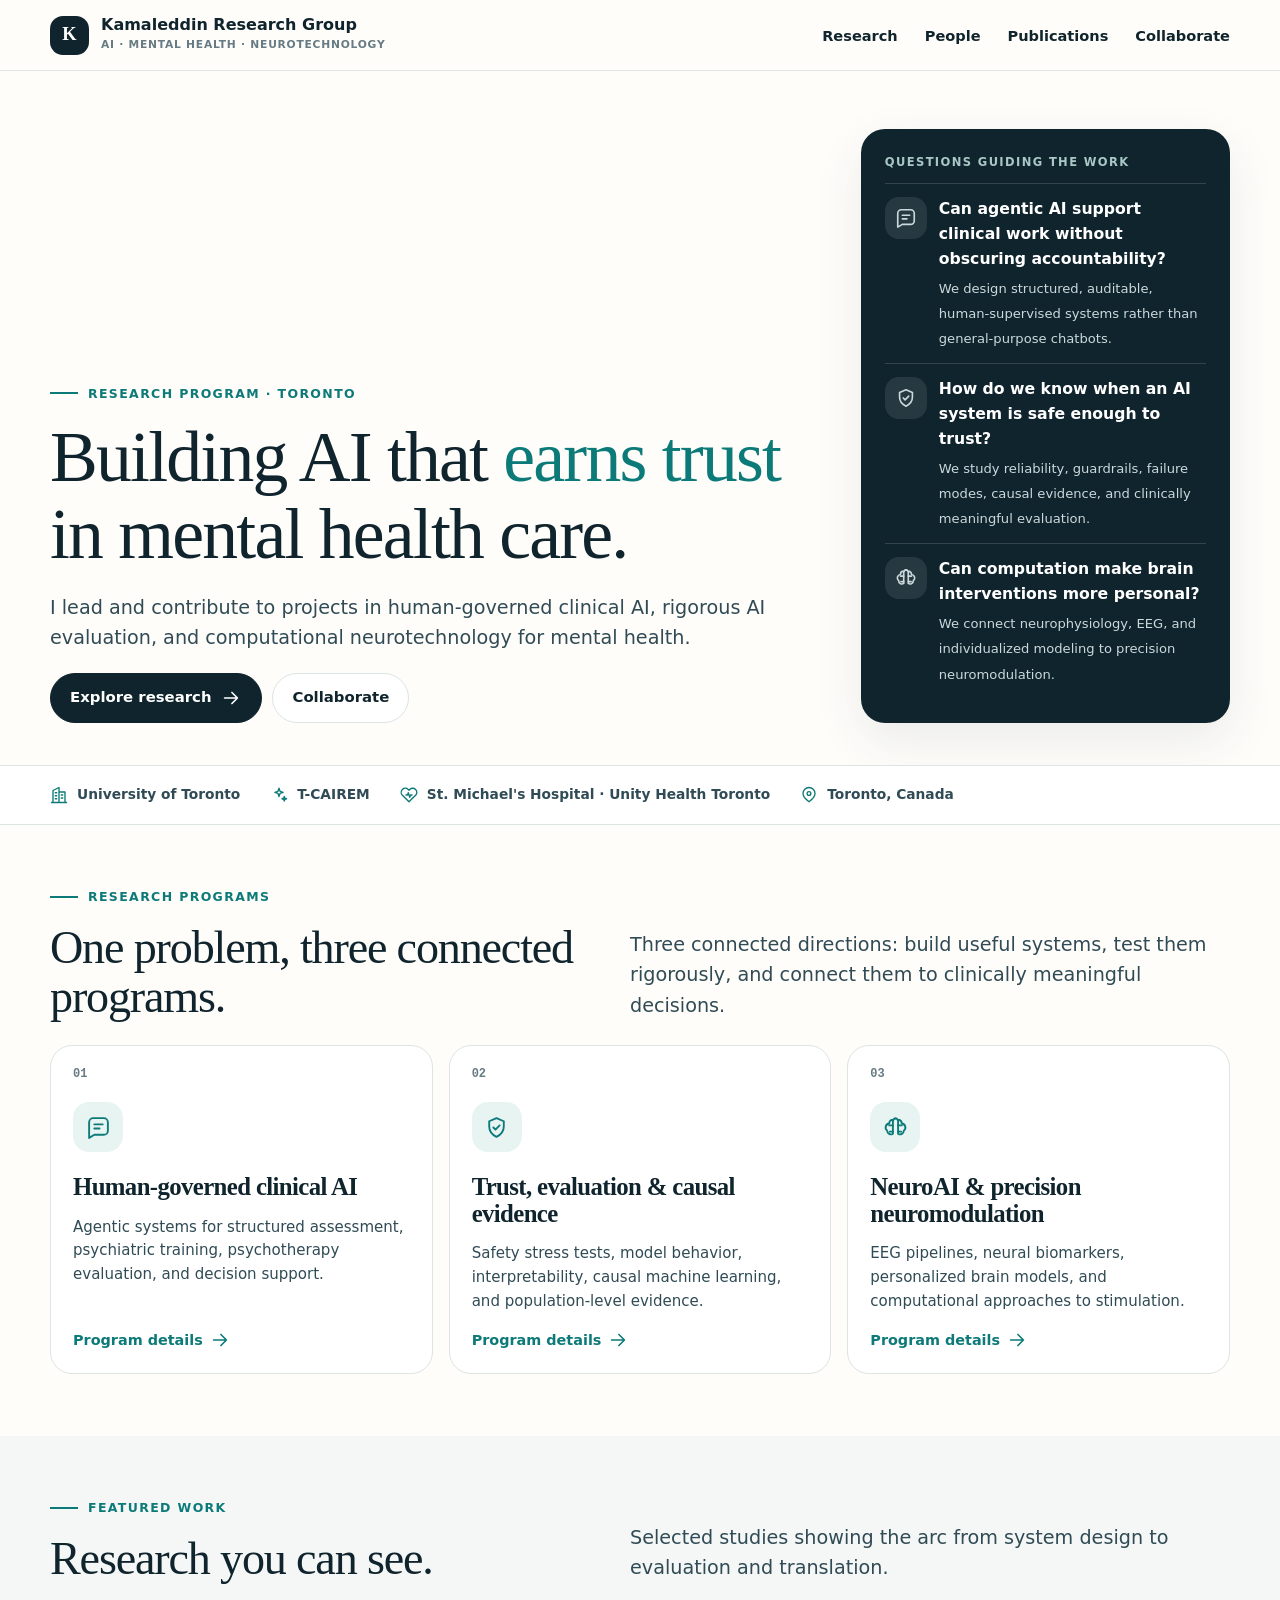
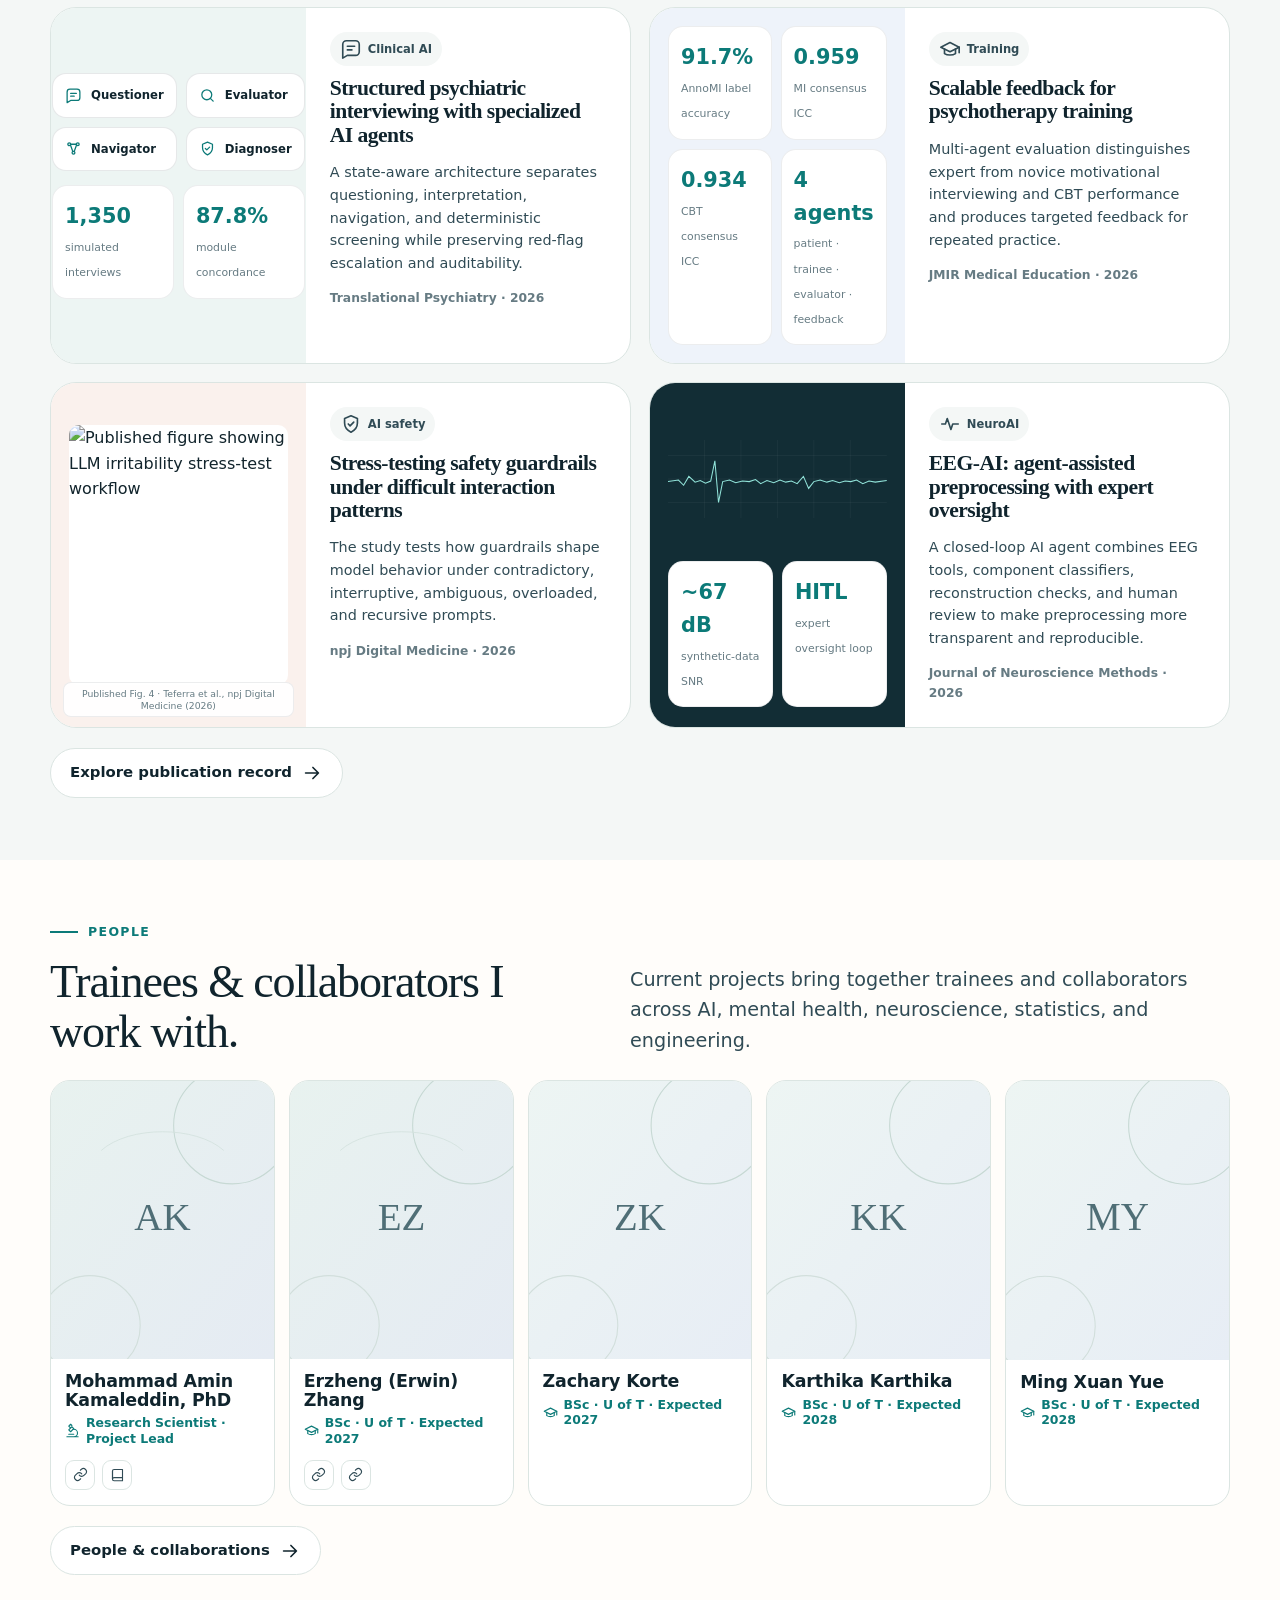
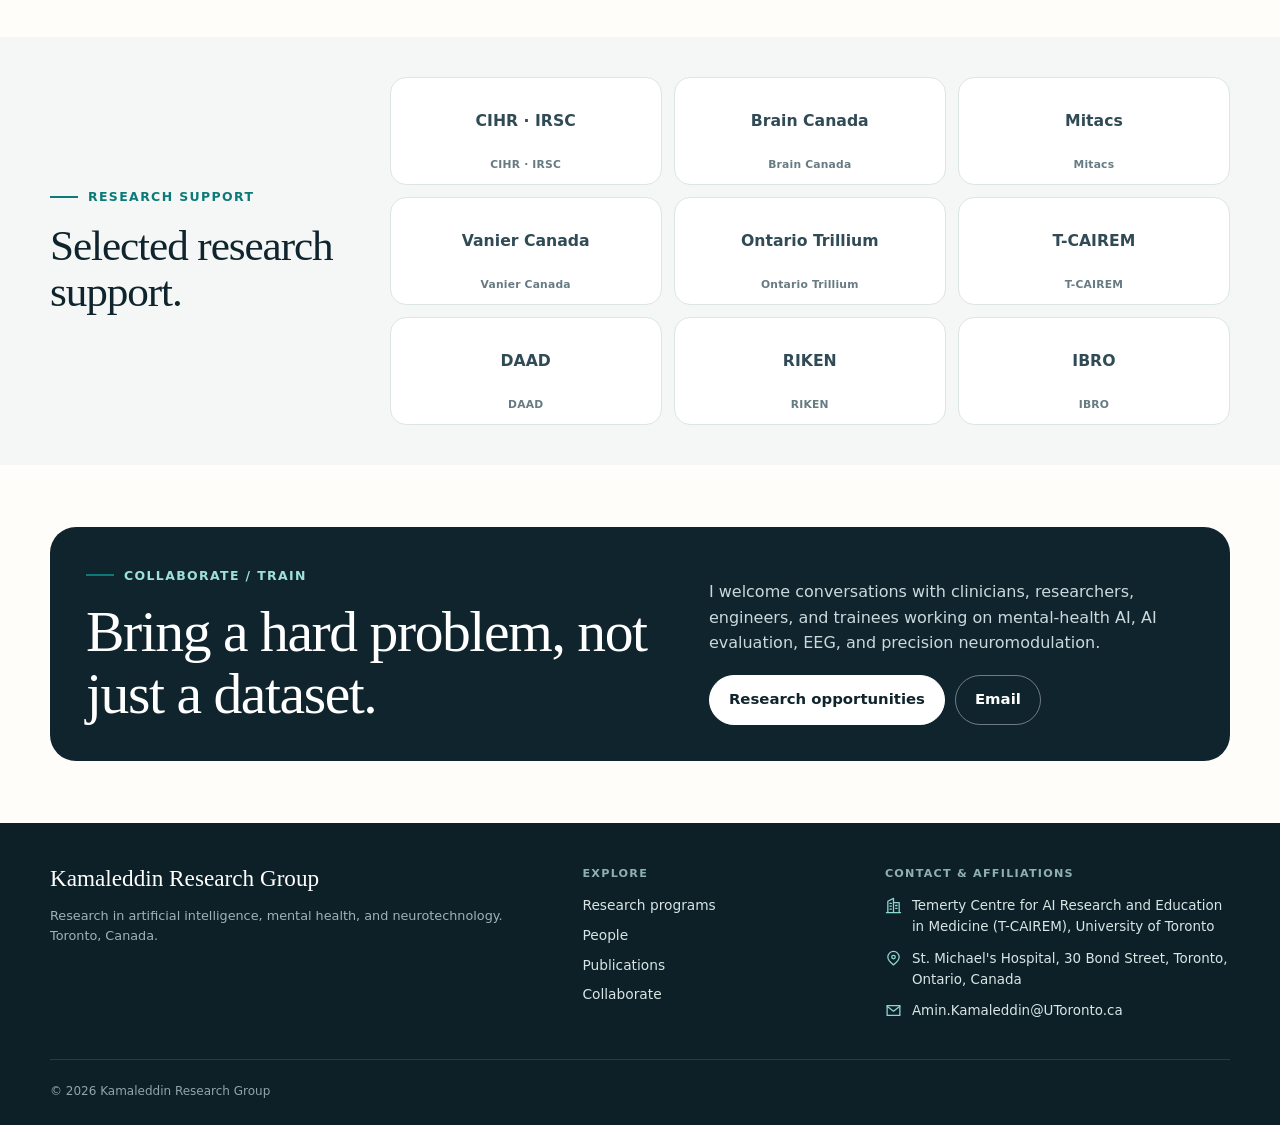
==== commit afd88969: "ver13" ====
--- a/index.html
+++ b/index.html
@@ -21,6 +21,6 @@
 <div class="person-card"><div class="person-photo"><img alt="Karthika Karthika" src="assets/img/karthika-karthika.svg"/></div><div class="person-copy"><h3>Karthika Karthika</h3><div class="role"><span data-icon="grad"></span>BSc · U of T · Expected 2028</div></div></div>
 <div class="person-card"><div class="person-photo"><img alt="Ming Xuan Yue" src="assets/img/ming-xuan-yue.svg"/></div><div class="person-copy"><h3>Ming Xuan Yue</h3><div class="role"><span data-icon="grad"></span>BSc · U of T · Expected 2028</div></div></div>
 </div><div class="actions"><a class="btn btn-soft" href="people.html">People &amp; collaborations <span data-icon="arrow"></span></a></div></div></section>
-<section class="section-sm section-tint"><div class="container support"><div><div class="eyebrow">Research support</div><h2 style="font-size:2.7rem">Selected research support.</h2></div><div class="logo-row"><a aria-label="Canadian Institutes of Health Research" class="logo-card" href="https://cihr-irsc.gc.ca/" rel="noopener" target="_blank"><span class="logo-mark"><img alt="Canadian Institutes of Health Research" loading="lazy" onerror="this.style.display='none';this.nextElementSibling.style.display='grid'" referrerpolicy="no-referrer" src="https://www.dfcm.utoronto.ca/sites/default/files/cihr-logo.jpg"/><span class="logo-fallback" style="display:none">CIHR · IRSC</span></span><span class="logo-label">CIHR · IRSC</span></a><a aria-label="Brain Canada Foundation" class="logo-card" href="https://braincanada.ca/" rel="noopener" target="_blank"><span class="logo-mark"><img alt="Brain Canada Foundation" loading="lazy" onerror="this.style.display='none';this.nextElementSibling.style.display='grid'" referrerpolicy="no-referrer" src="https://mma.prnewswire.com/media/2785052/Brain_Canada_Brain_Canada_invests_in_the_next_generation_of_brai.jpg?p=facebook"/><span class="logo-fallback" style="display:none">Brain Canada</span></span><span class="logo-label">Brain Canada</span></a><a aria-label="Mitacs" class="logo-card" href="https://www.mitacs.ca/" rel="noopener" target="_blank"><span class="logo-mark"><img alt="Mitacs" loading="lazy" onerror="this.style.display='none';this.nextElementSibling.style.display='grid'" referrerpolicy="no-referrer" src="https://www.mitacs.ca/wp-content/uploads/2023/11/Mitacs_logo_blue.png"/><span class="logo-fallback" style="display:none">Mitacs</span></span><span class="logo-label">Mitacs</span></a><a aria-label="Vanier Canada Graduate Scholarships" class="logo-card" href="https://vanier.gc.ca/en/home-accueil.html" rel="noopener" target="_blank"><span class="logo-mark"><img alt="Vanier Canada Graduate Scholarships" loading="lazy" onerror="this.style.display='none';this.nextElementSibling.style.display='grid'" referrerpolicy="no-referrer" src="https://vanier.gc.ca/images/vanier_logo.png"/><span class="logo-fallback" style="display:none">Vanier Canada</span></span><span class="logo-label">Vanier Canada</span></a><a aria-label="Ontario Trillium Scholarship" class="logo-card" href="https://www.ontario.ca/" rel="noopener" target="_blank"><span class="logo-mark"><img alt="Ontario Trillium Scholarship" loading="lazy" onerror="this.style.display='none';this.nextElementSibling.style.display='grid'" referrerpolicy="no-referrer" src="https://www.ontario.ca/themes/ontario_theme/images/ontario-logo--desktop.svg"/><span class="logo-fallback" style="display:none">Ontario Trillium</span></span><span class="logo-label">Ontario Trillium</span></a><a aria-label="Temerty Centre for AI Research and Education in Medicine" class="logo-card" href="https://tcairem.utoronto.ca/" rel="noopener" target="_blank"><span class="logo-mark"><img alt="Temerty Centre for AI Research and Education in Medicine" loading="lazy" onerror="this.style.display='none';this.nextElementSibling.style.display='grid'" referrerpolicy="no-referrer" src="https://unavatar.io/linkedin/company:tcairem?size=400&amp;fallback=false"/><span class="logo-fallback" style="display:none">T-CAIREM</span></span><span class="logo-label">T-CAIREM</span></a></div></div></section>
+<section class="section-sm section-tint"><div class="container support"><div><div class="eyebrow">Research support</div><h2 style="font-size:2.7rem">Selected research support.</h2></div><div class="logo-row"><a aria-label="Canadian Institutes of Health Research" class="logo-card" href="https://cihr-irsc.gc.ca/" rel="noopener" target="_blank"><span class="logo-mark"><img alt="Canadian Institutes of Health Research" loading="lazy" onerror="this.style.display='none';this.nextElementSibling.style.display='grid'" referrerpolicy="no-referrer" src="https://www.dfcm.utoronto.ca/sites/default/files/cihr-logo.jpg"/><span class="logo-fallback" style="display:none">CIHR · IRSC</span></span><span class="logo-label">CIHR · IRSC</span></a><a aria-label="Brain Canada Foundation" class="logo-card" href="https://braincanada.ca/" rel="noopener" target="_blank"><span class="logo-mark"><img alt="Brain Canada Foundation" loading="lazy" onerror="this.style.display='none';this.nextElementSibling.style.display='grid'" referrerpolicy="no-referrer" src="https://mma.prnewswire.com/media/2785052/Brain_Canada_Brain_Canada_invests_in_the_next_generation_of_brai.jpg?p=facebook"/><span class="logo-fallback" style="display:none">Brain Canada</span></span><span class="logo-label">Brain Canada</span></a><a aria-label="Mitacs" class="logo-card" href="https://www.mitacs.ca/" rel="noopener" target="_blank"><span class="logo-mark"><img alt="Mitacs" loading="lazy" onerror="this.style.display='none';this.nextElementSibling.style.display='grid'" referrerpolicy="no-referrer" src="https://www.mitacs.ca/wp-content/uploads/2023/11/Mitacs_logo_blue.png"/><span class="logo-fallback" style="display:none">Mitacs</span></span><span class="logo-label">Mitacs</span></a><a aria-label="Vanier Canada Graduate Scholarships" class="logo-card" href="https://vanier.gc.ca/en/home-accueil.html" rel="noopener" target="_blank"><span class="logo-mark"><img alt="Vanier Canada Graduate Scholarships" loading="lazy" onerror="this.style.display='none';this.nextElementSibling.style.display='grid'" referrerpolicy="no-referrer" src="https://vanier.gc.ca/images/vanier_logo.png"/><span class="logo-fallback" style="display:none">Vanier Canada</span></span><span class="logo-label">Vanier Canada</span></a><a aria-label="Ontario Trillium Scholarship" class="logo-card" href="https://www.ontario.ca/" rel="noopener" target="_blank"><span class="logo-mark"><img alt="Ontario Trillium Scholarship" loading="lazy" onerror="this.style.display='none';this.nextElementSibling.style.display='grid'" referrerpolicy="no-referrer" src="https://www.ontario.ca/themes/ontario_theme/images/ontario-logo--desktop.svg"/><span class="logo-fallback" style="display:none">Ontario Trillium</span></span><span class="logo-label">Ontario Trillium</span></a><a aria-label="Temerty Centre for AI Research and Education in Medicine" class="logo-card" href="https://tcairem.utoronto.ca/" rel="noopener" target="_blank"><span class="logo-mark"><img alt="Temerty Centre for AI Research and Education in Medicine" loading="lazy" onerror="this.style.display='none';this.nextElementSibling.style.display='grid'" referrerpolicy="no-referrer" src="https://unavatar.io/linkedin/company:tcairem?size=400&amp;fallback=false"/><span class="logo-fallback" style="display:none">T-CAIREM</span></span><span class="logo-label">T-CAIREM</span></a><a aria-label="German Academic Exchange Service (DAAD)" class="logo-card" href="https://www.daad.de/en/" rel="noopener" target="_blank"><span class="logo-mark"><img alt="German Academic Exchange Service (DAAD)" loading="lazy" onerror="this.style.display='none';this.nextElementSibling.style.display='grid'" referrerpolicy="no-referrer" src="https://thumb.wikimedia.org/wikipedia/commons/thumb/f/fb/DAAD_Logo.svg/960px-DAAD_Logo.svg.png"/><span class="logo-fallback" style="display:none">DAAD</span></span><span class="logo-label">DAAD</span></a><a aria-label="RIKEN" class="logo-card" href="https://www.riken.jp/en/" rel="noopener" target="_blank"><span class="logo-mark"><img alt="RIKEN" loading="lazy" onerror="this.style.display='none';this.nextElementSibling.style.display='grid'" referrerpolicy="no-referrer" src="https://thumb.wikimedia.org/wikipedia/commons/thumb/7/73/%E7%90%86%E5%8C%96%E5%AD%A6%E7%A0%94%E7%A9%B6%E6%89%80.svg/500px-%E7%90%86%E5%8C%96%E5%AD%A6%E7%A0%94%E7%A9%B6%E6%89%80.svg.png"/><span class="logo-fallback" style="display:none">RIKEN</span></span><span class="logo-label">RIKEN</span></a><a aria-label="International Brain Research Organization (IBRO)" class="logo-card" href="https://ibro.org/" rel="noopener" target="_blank"><span class="logo-mark"><img alt="International Brain Research Organization (IBRO)" loading="lazy" onerror="this.style.display='none';this.nextElementSibling.style.display='grid'" referrerpolicy="no-referrer" src="https://upload.wikimedia.org/wikipedia/commons/1/1e/IBRO_logo_main_2022_update.png"/><span class="logo-fallback" style="display:none">IBRO</span></span><span class="logo-label">IBRO</span></a></div></div></section>
 <section class="section"><div class="container"><div class="cta"><div><div class="eyebrow" style="color:#9fe0dc">Collaborate / train</div><h2>Bring a hard problem, not just a dataset.</h2></div><div><p>I welcome conversations with clinicians, researchers, engineers, and trainees working on mental-health AI, AI evaluation, EEG, and precision neuromodulation.</p><div class="actions"><a class="btn btn-primary" href="join.html">Research opportunities</a><a class="btn" href="mailto:Amin.Kamaleddin@UToronto.ca">Email</a></div></div></div></div></section>
 </main><footer class="site-footer"><div class="container"><div class="footer-grid"><div><div class="footer-brand">Kamaleddin Research Group</div><div class="footer-small">Research in artificial intelligence, mental health, and neurotechnology. Toronto, Canada.</div></div><div><div class="footer-title">Explore</div><div class="footer-list"><a href="research.html">Research programs</a><a href="people.html">People</a><a href="publications.html">Publications</a><a href="join.html">Collaborate</a></div></div><div><div class="footer-title">Contact &amp; affiliations</div><div class="address-line"><span data-icon="building"></span><span>Temerty Centre for AI Research and Education in Medicine (T-CAIREM), University of Toronto</span></div><div class="address-line"><span data-icon="map"></span><span>St. Michael's Hospital, 30 Bond Street, Toronto, Ontario, Canada</span></div><div class="address-line"><span data-icon="mail"></span><a href="mailto:Amin.Kamaleddin@UToronto.ca">Amin.Kamaleddin@UToronto.ca</a></div></div></div><div class="footer-bottom"><div>© 2026 Kamaleddin Research Group</div></div></div></footer><script src="assets/js/site.js"></script></body></html>
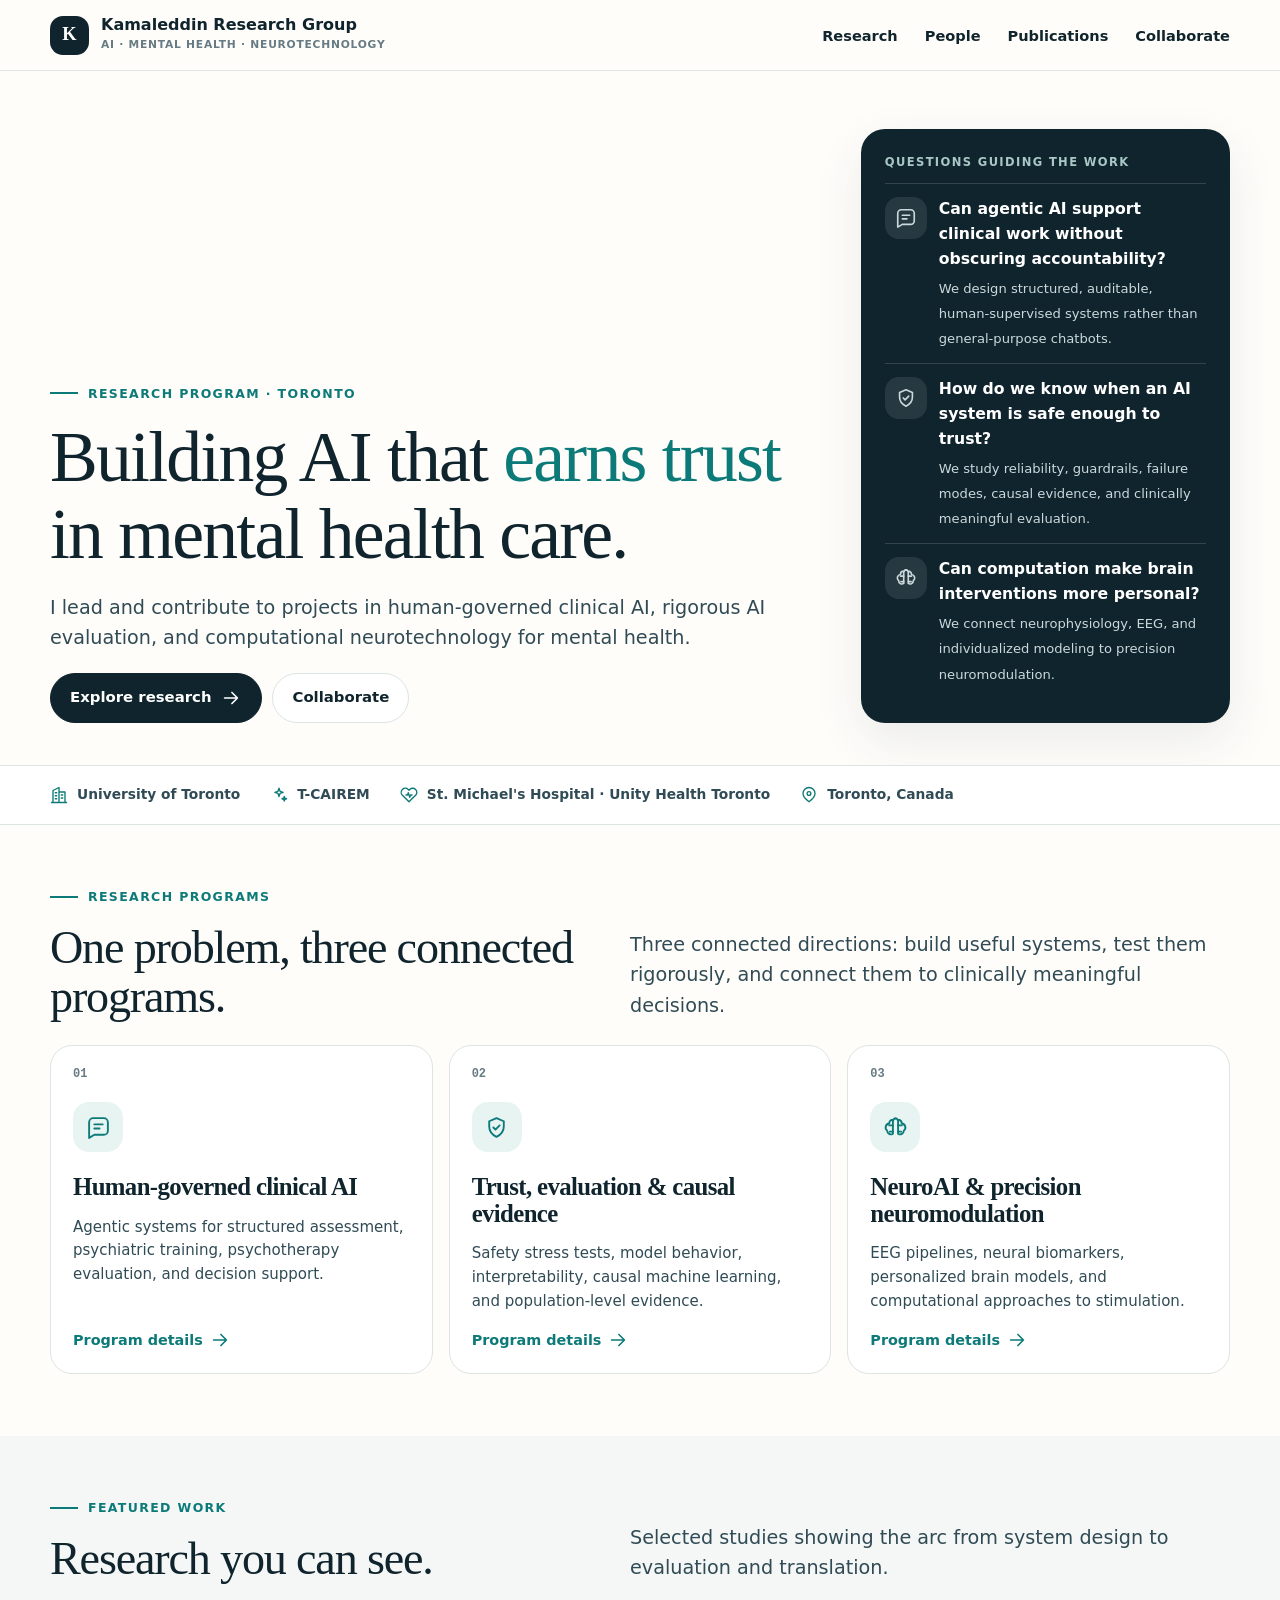
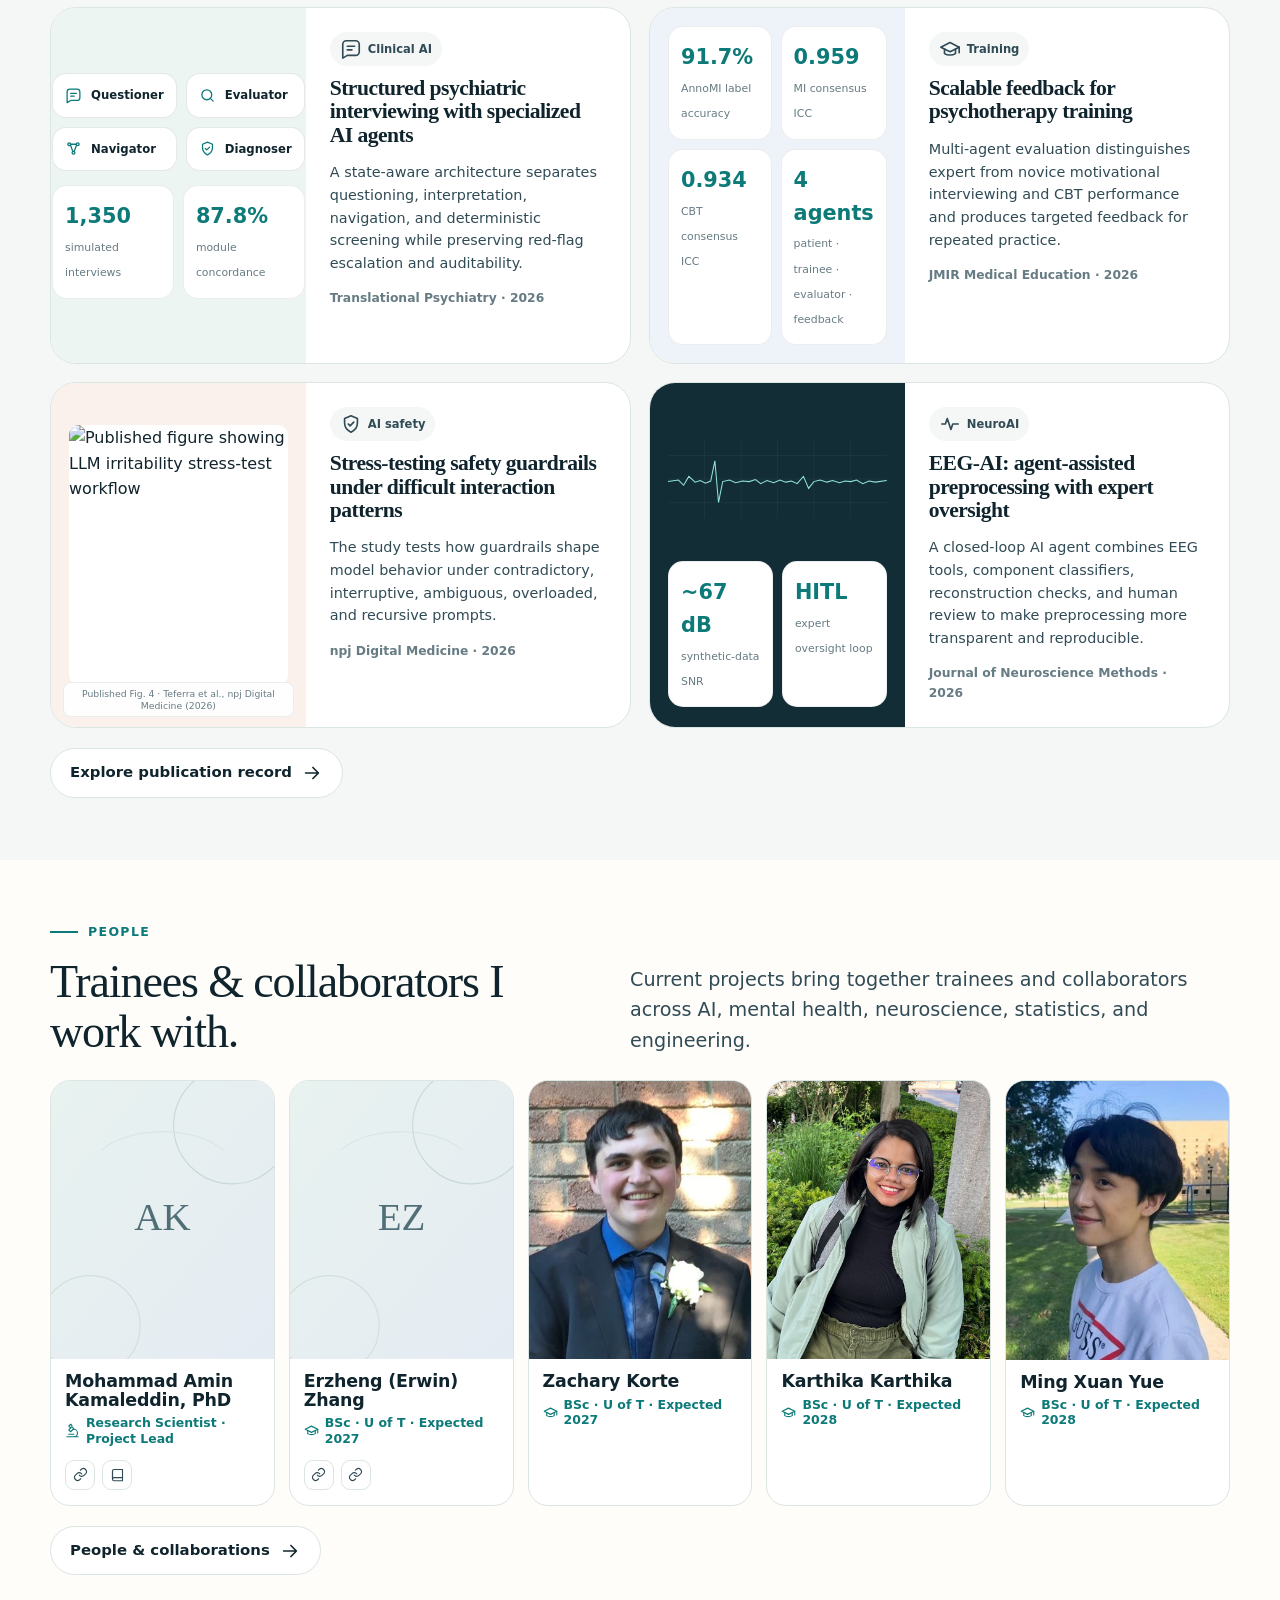
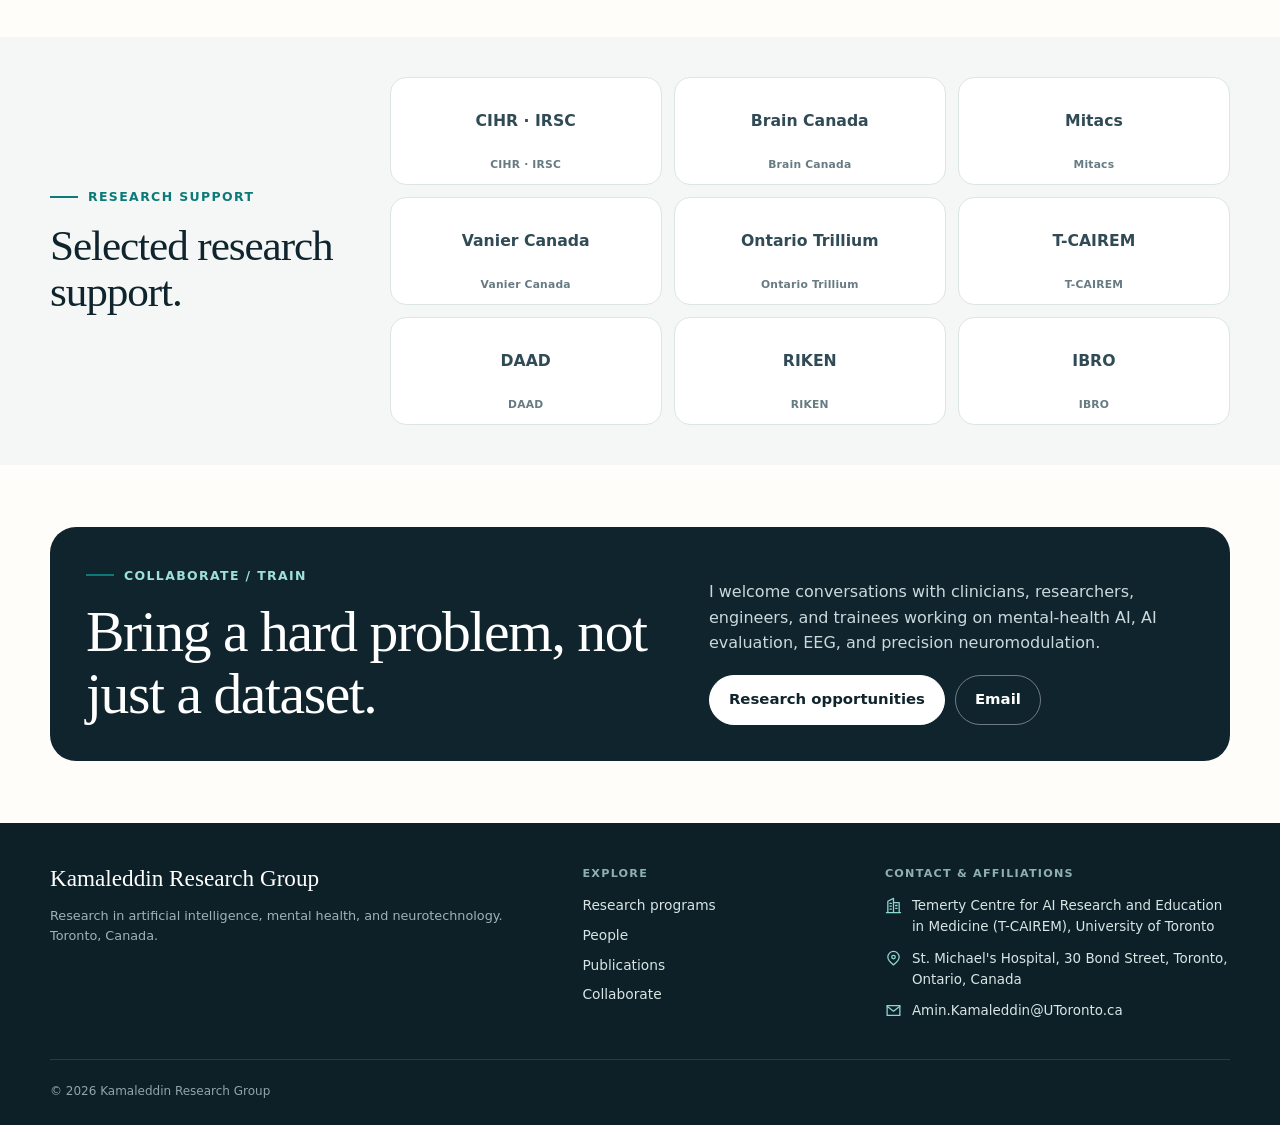
==== commit 733fe8b3: "ver14" ====
--- a/index.html
+++ b/index.html
@@ -17,9 +17,9 @@
 <section class="section"><div class="container"><div class="section-head"><div><div class="eyebrow">People</div><h2>Trainees &amp; collaborators I work with.</h2></div><p class="lead">Current projects bring together trainees and collaborators across AI, mental health, neuroscience, statistics, and engineering.</p></div><div class="team-grid">
 <div class="person-card"><div class="person-photo"><img alt="Mohammad Amin Kamaleddin" onerror="this.onerror=null;this.src='assets/img/amin-kamaleddin.svg'" src="https://bme.utoronto.ca/wp-content/uploads/bb-plugin/cache/amin_ke_headshot-square-0634694b19fd11a88131b3284f82931a-a1o0st9v36b5.jpg"/></div><div class="person-copy"><h3>Mohammad Amin Kamaleddin, PhD</h3><div class="role"><span data-icon="microscope"></span>Research Scientist · Project Lead</div><div class="person-links"><a aria-label="LinkedIn" class="mini-link" href="https://ca.linkedin.com/in/kamaleddin" target="_blank"><span data-icon="link"></span></a><a aria-label="Google Scholar" class="mini-link" href="https://scholar.google.com/citations?user=uDxFAsYAAAAJ&amp;hl=en" target="_blank"><span data-icon="book"></span></a></div></div></div>
 <div class="person-card"><div class="person-photo"><img alt="Erzheng (Erwin) Zhang" onerror="this.onerror=null;this.src='assets/img/erwin-zhang.svg'" src="https://erwinzhang.com/images/erwin-zhang.webp"/></div><div class="person-copy"><h3>Erzheng (Erwin) Zhang</h3><div class="role"><span data-icon="grad"></span>BSc · U of T · Expected 2027</div><div class="person-links"><a aria-label="LinkedIn" class="mini-link" href="https://ca.linkedin.com/in/erwinzhang" target="_blank"><span data-icon="link"></span></a><a aria-label="Website" class="mini-link" href="https://erwinzhang.com/" target="_blank"><span data-icon="link"></span></a></div></div></div>
-<div class="person-card"><div class="person-photo"><img alt="Zachary Korte" src="assets/img/zachary-korte.svg"/></div><div class="person-copy"><h3>Zachary Korte</h3><div class="role"><span data-icon="grad"></span>BSc · U of T · Expected 2027</div></div></div>
-<div class="person-card"><div class="person-photo"><img alt="Karthika Karthika" src="assets/img/karthika-karthika.svg"/></div><div class="person-copy"><h3>Karthika Karthika</h3><div class="role"><span data-icon="grad"></span>BSc · U of T · Expected 2028</div></div></div>
-<div class="person-card"><div class="person-photo"><img alt="Ming Xuan Yue" src="assets/img/ming-xuan-yue.svg"/></div><div class="person-copy"><h3>Ming Xuan Yue</h3><div class="role"><span data-icon="grad"></span>BSc · U of T · Expected 2028</div></div></div>
+<div class="person-card"><div class="person-photo"><img alt="Zachary Korte" onerror="this.onerror=null;this.src='assets/img/zachary-korte.svg'" src="assets/img/zachary-korte.webp"/></div><div class="person-copy"><h3>Zachary Korte</h3><div class="role"><span data-icon="grad"></span>BSc · U of T · Expected 2027</div></div></div>
+<div class="person-card"><div class="person-photo"><img alt="Karthika Karthika" onerror="this.onerror=null;this.src='assets/img/karthika-karthika.svg'" src="assets/img/karthika-karthika.webp"/></div><div class="person-copy"><h3>Karthika Karthika</h3><div class="role"><span data-icon="grad"></span>BSc · U of T · Expected 2028</div></div></div>
+<div class="person-card"><div class="person-photo"><img alt="Ming Xuan Yue" onerror="this.onerror=null;this.src='assets/img/ming-xuan-yue.svg'" src="assets/img/ming-xuan-yue.webp"/></div><div class="person-copy"><h3>Ming Xuan Yue</h3><div class="role"><span data-icon="grad"></span>BSc · U of T · Expected 2028</div></div></div>
 </div><div class="actions"><a class="btn btn-soft" href="people.html">People &amp; collaborations <span data-icon="arrow"></span></a></div></div></section>
 <section class="section-sm section-tint"><div class="container support"><div><div class="eyebrow">Research support</div><h2 style="font-size:2.7rem">Selected research support.</h2></div><div class="logo-row"><a aria-label="Canadian Institutes of Health Research" class="logo-card" href="https://cihr-irsc.gc.ca/" rel="noopener" target="_blank"><span class="logo-mark"><img alt="Canadian Institutes of Health Research" loading="lazy" onerror="this.style.display='none';this.nextElementSibling.style.display='grid'" referrerpolicy="no-referrer" src="https://www.dfcm.utoronto.ca/sites/default/files/cihr-logo.jpg"/><span class="logo-fallback" style="display:none">CIHR · IRSC</span></span><span class="logo-label">CIHR · IRSC</span></a><a aria-label="Brain Canada Foundation" class="logo-card" href="https://braincanada.ca/" rel="noopener" target="_blank"><span class="logo-mark"><img alt="Brain Canada Foundation" loading="lazy" onerror="this.style.display='none';this.nextElementSibling.style.display='grid'" referrerpolicy="no-referrer" src="https://mma.prnewswire.com/media/2785052/Brain_Canada_Brain_Canada_invests_in_the_next_generation_of_brai.jpg?p=facebook"/><span class="logo-fallback" style="display:none">Brain Canada</span></span><span class="logo-label">Brain Canada</span></a><a aria-label="Mitacs" class="logo-card" href="https://www.mitacs.ca/" rel="noopener" target="_blank"><span class="logo-mark"><img alt="Mitacs" loading="lazy" onerror="this.style.display='none';this.nextElementSibling.style.display='grid'" referrerpolicy="no-referrer" src="https://www.mitacs.ca/wp-content/uploads/2023/11/Mitacs_logo_blue.png"/><span class="logo-fallback" style="display:none">Mitacs</span></span><span class="logo-label">Mitacs</span></a><a aria-label="Vanier Canada Graduate Scholarships" class="logo-card" href="https://vanier.gc.ca/en/home-accueil.html" rel="noopener" target="_blank"><span class="logo-mark"><img alt="Vanier Canada Graduate Scholarships" loading="lazy" onerror="this.style.display='none';this.nextElementSibling.style.display='grid'" referrerpolicy="no-referrer" src="https://vanier.gc.ca/images/vanier_logo.png"/><span class="logo-fallback" style="display:none">Vanier Canada</span></span><span class="logo-label">Vanier Canada</span></a><a aria-label="Ontario Trillium Scholarship" class="logo-card" href="https://www.ontario.ca/" rel="noopener" target="_blank"><span class="logo-mark"><img alt="Ontario Trillium Scholarship" loading="lazy" onerror="this.style.display='none';this.nextElementSibling.style.display='grid'" referrerpolicy="no-referrer" src="https://www.ontario.ca/themes/ontario_theme/images/ontario-logo--desktop.svg"/><span class="logo-fallback" style="display:none">Ontario Trillium</span></span><span class="logo-label">Ontario Trillium</span></a><a aria-label="Temerty Centre for AI Research and Education in Medicine" class="logo-card" href="https://tcairem.utoronto.ca/" rel="noopener" target="_blank"><span class="logo-mark"><img alt="Temerty Centre for AI Research and Education in Medicine" loading="lazy" onerror="this.style.display='none';this.nextElementSibling.style.display='grid'" referrerpolicy="no-referrer" src="https://unavatar.io/linkedin/company:tcairem?size=400&amp;fallback=false"/><span class="logo-fallback" style="display:none">T-CAIREM</span></span><span class="logo-label">T-CAIREM</span></a><a aria-label="German Academic Exchange Service (DAAD)" class="logo-card" href="https://www.daad.de/en/" rel="noopener" target="_blank"><span class="logo-mark"><img alt="German Academic Exchange Service (DAAD)" loading="lazy" onerror="this.style.display='none';this.nextElementSibling.style.display='grid'" referrerpolicy="no-referrer" src="https://thumb.wikimedia.org/wikipedia/commons/thumb/f/fb/DAAD_Logo.svg/960px-DAAD_Logo.svg.png"/><span class="logo-fallback" style="display:none">DAAD</span></span><span class="logo-label">DAAD</span></a><a aria-label="RIKEN" class="logo-card" href="https://www.riken.jp/en/" rel="noopener" target="_blank"><span class="logo-mark"><img alt="RIKEN" loading="lazy" onerror="this.style.display='none';this.nextElementSibling.style.display='grid'" referrerpolicy="no-referrer" src="https://thumb.wikimedia.org/wikipedia/commons/thumb/7/73/%E7%90%86%E5%8C%96%E5%AD%A6%E7%A0%94%E7%A9%B6%E6%89%80.svg/500px-%E7%90%86%E5%8C%96%E5%AD%A6%E7%A0%94%E7%A9%B6%E6%89%80.svg.png"/><span class="logo-fallback" style="display:none">RIKEN</span></span><span class="logo-label">RIKEN</span></a><a aria-label="International Brain Research Organization (IBRO)" class="logo-card" href="https://ibro.org/" rel="noopener" target="_blank"><span class="logo-mark"><img alt="International Brain Research Organization (IBRO)" loading="lazy" onerror="this.style.display='none';this.nextElementSibling.style.display='grid'" referrerpolicy="no-referrer" src="https://upload.wikimedia.org/wikipedia/commons/1/1e/IBRO_logo_main_2022_update.png"/><span class="logo-fallback" style="display:none">IBRO</span></span><span class="logo-label">IBRO</span></a></div></div></section>
 <section class="section"><div class="container"><div class="cta"><div><div class="eyebrow" style="color:#9fe0dc">Collaborate / train</div><h2>Bring a hard problem, not just a dataset.</h2></div><div><p>I welcome conversations with clinicians, researchers, engineers, and trainees working on mental-health AI, AI evaluation, EEG, and precision neuromodulation.</p><div class="actions"><a class="btn btn-primary" href="join.html">Research opportunities</a><a class="btn" href="mailto:Amin.Kamaleddin@UToronto.ca">Email</a></div></div></div></div></section>
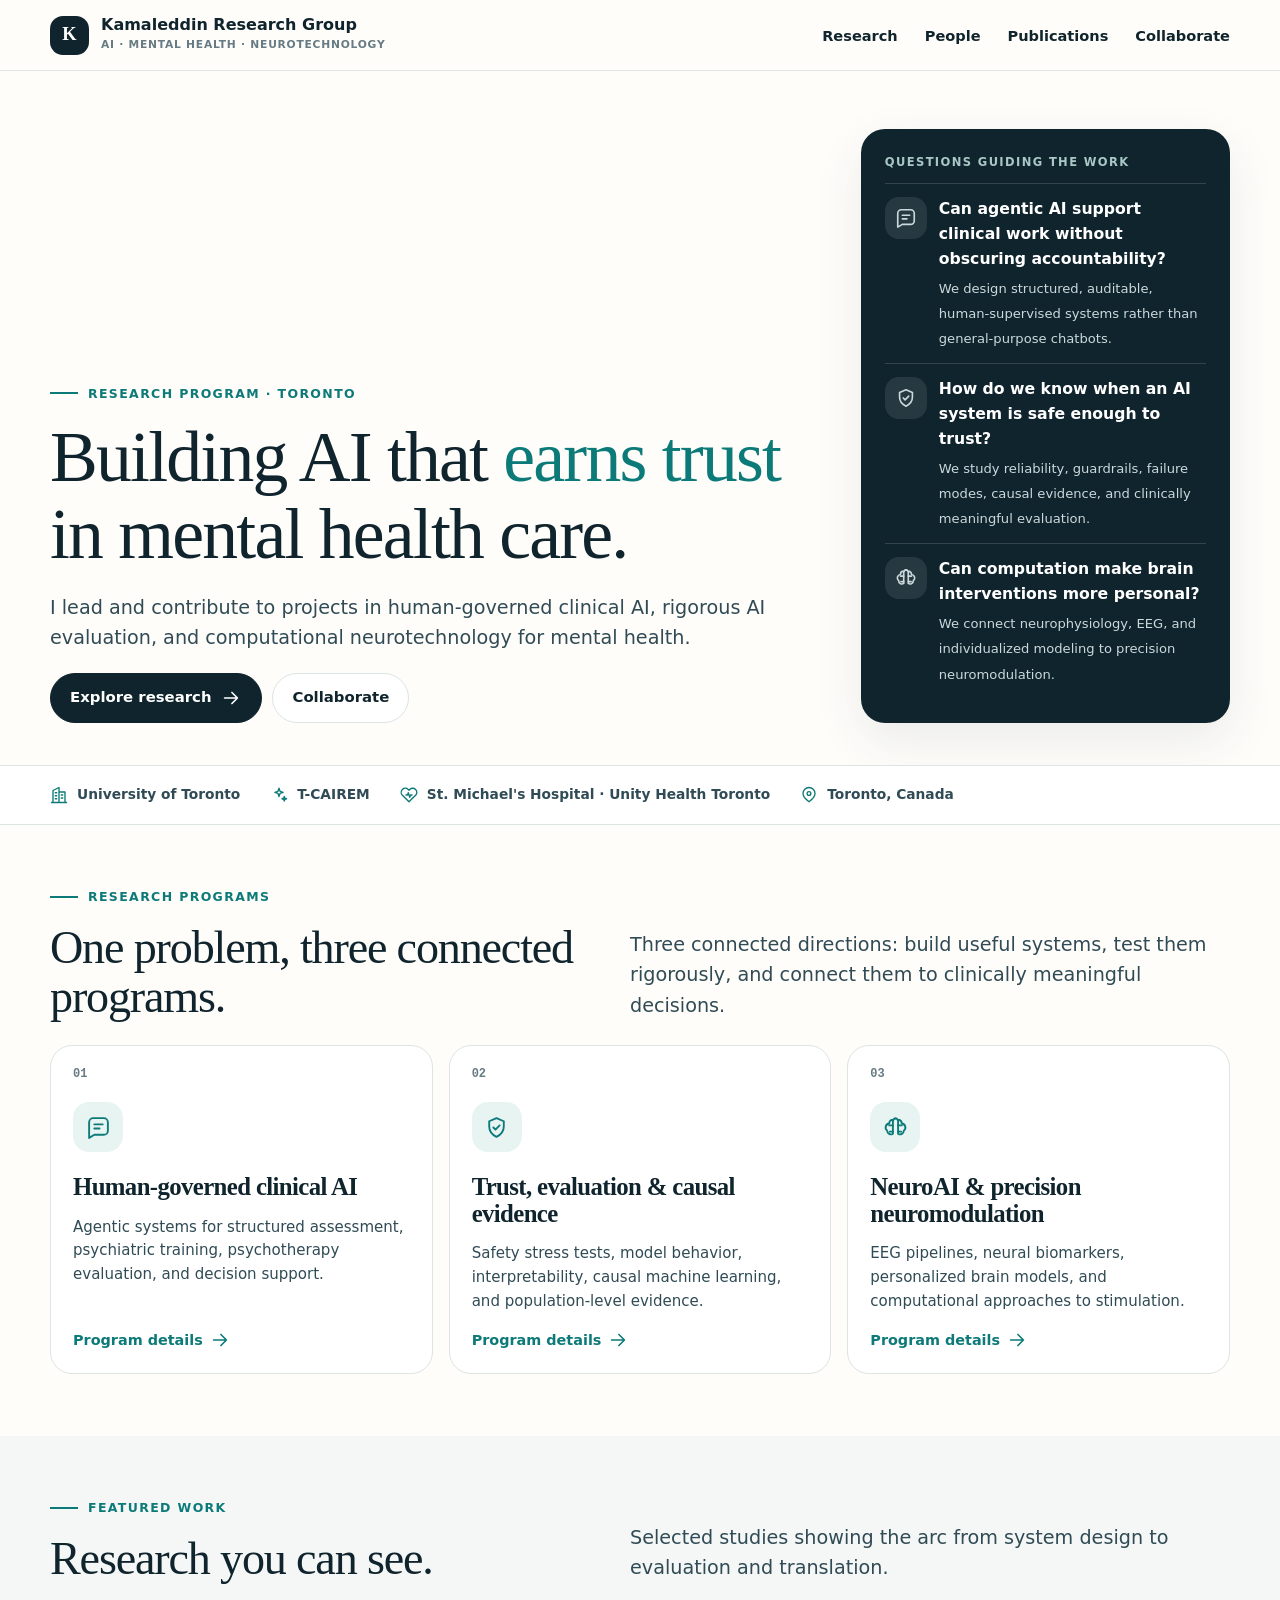
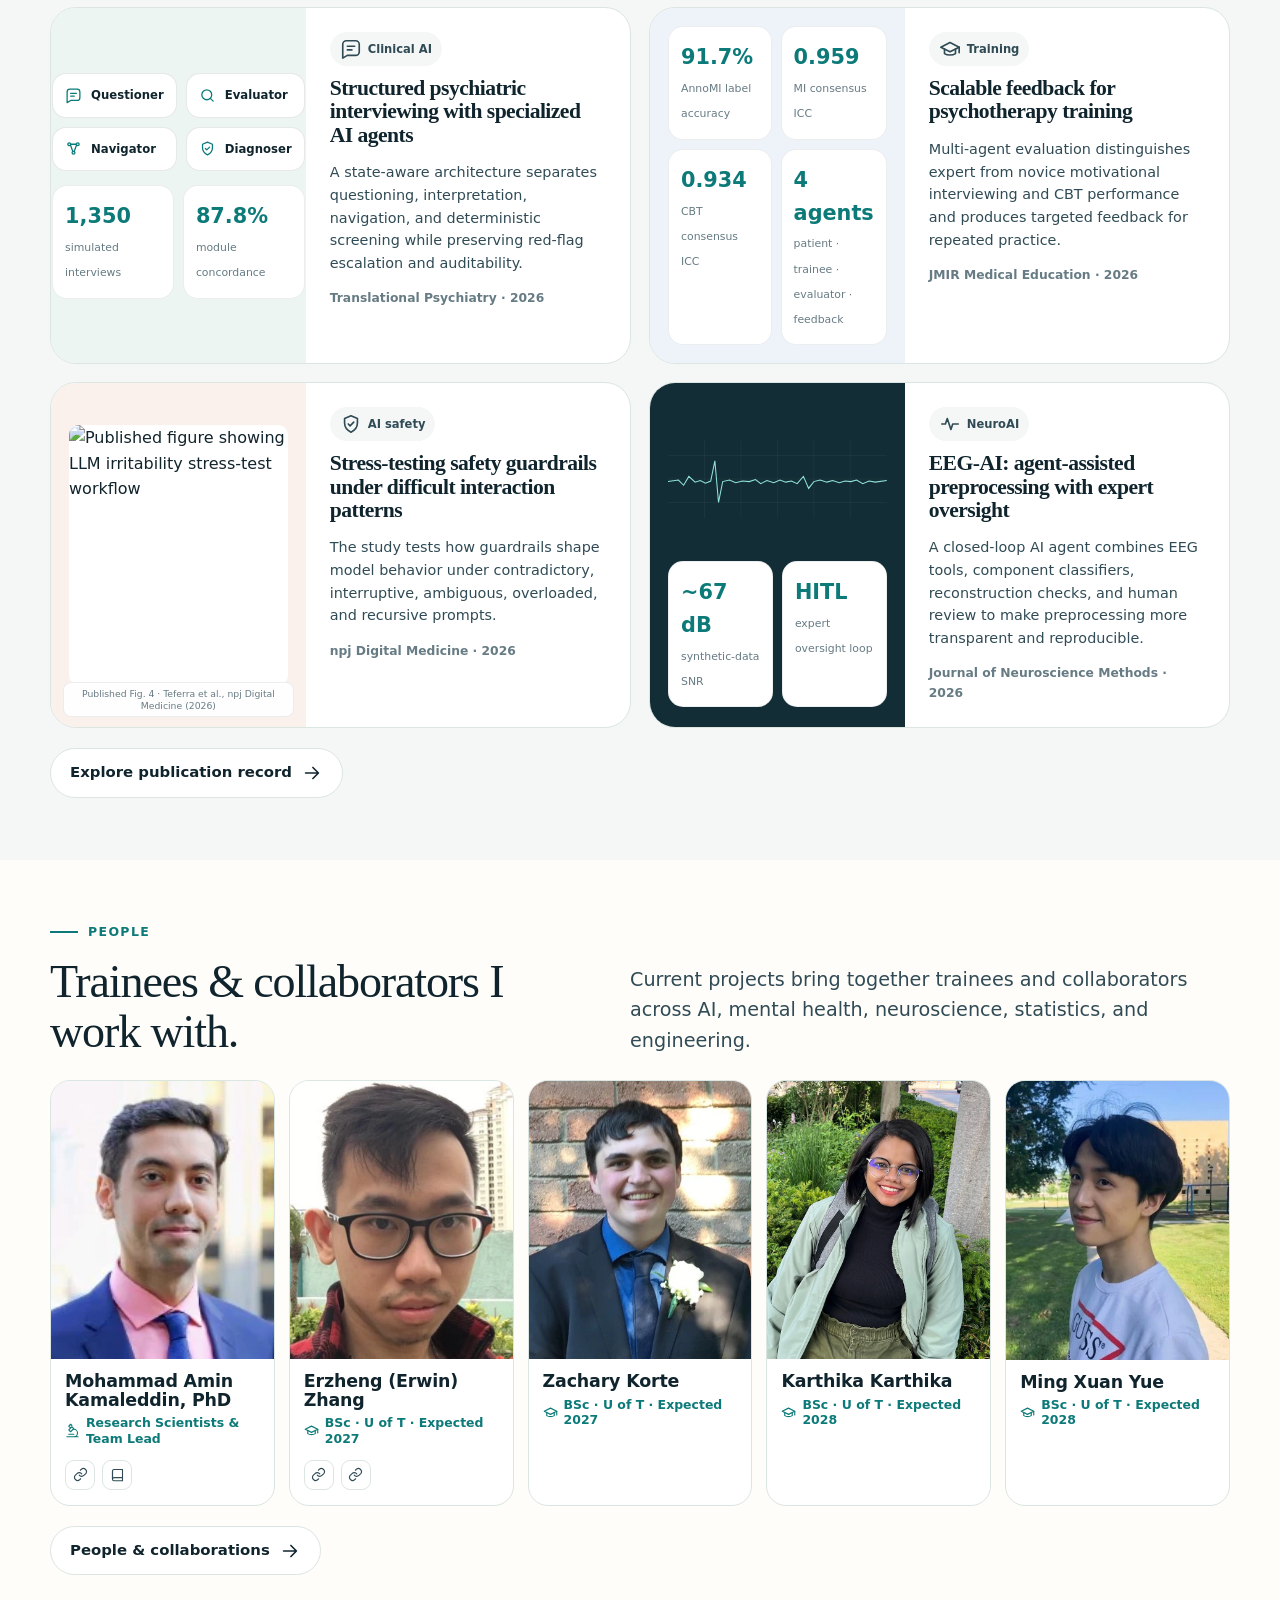
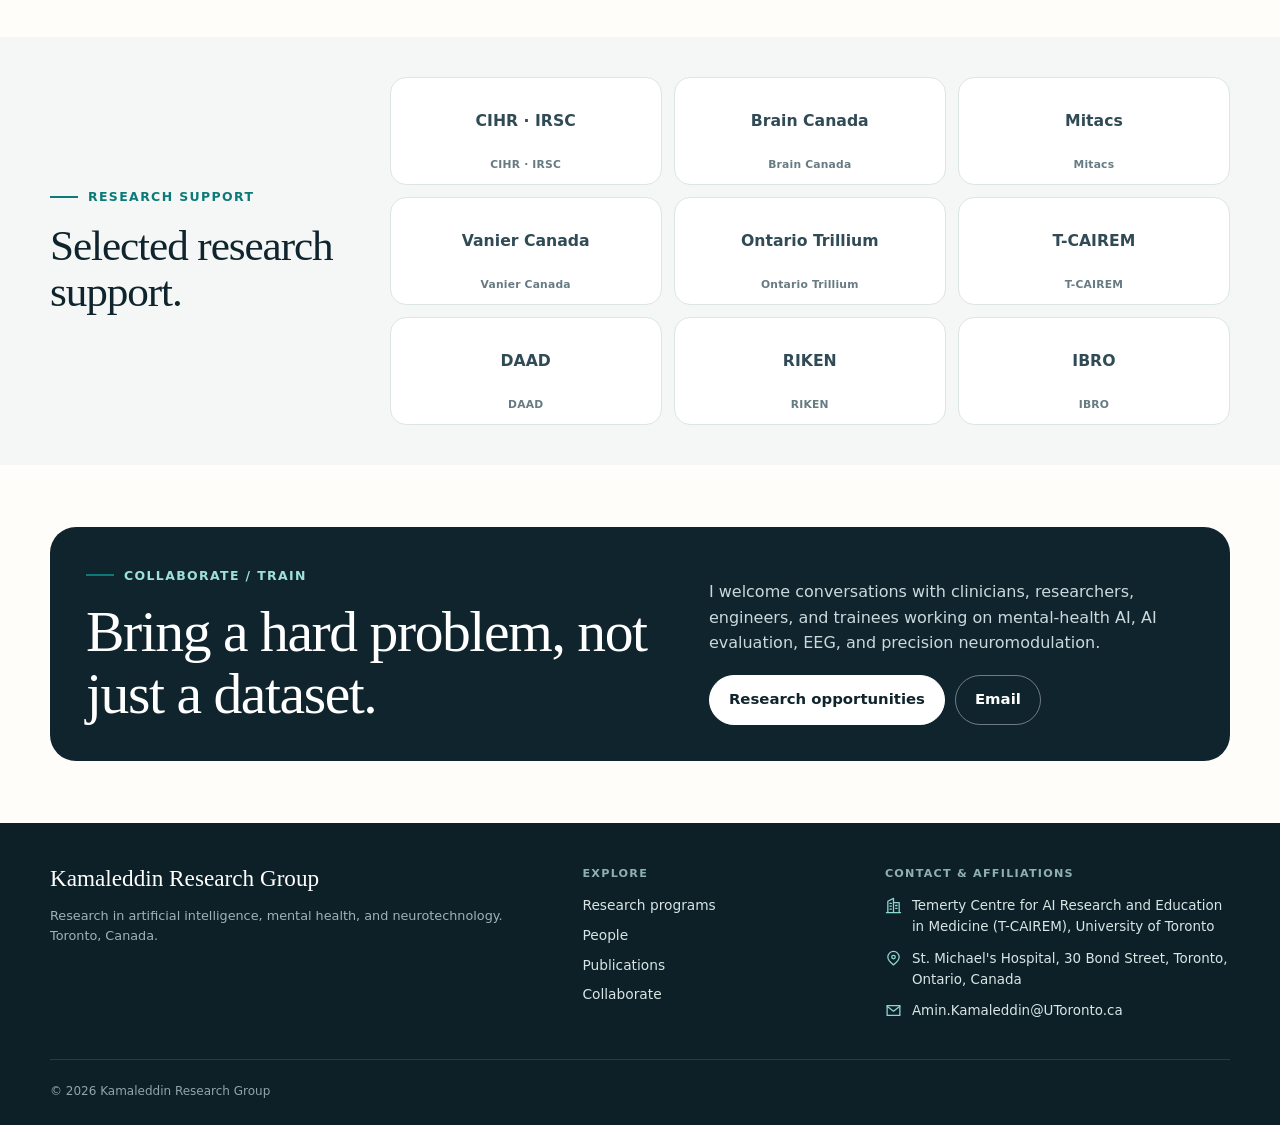
==== commit 47d5f535: "ver15" ====
--- a/index.html
+++ b/index.html
@@ -15,8 +15,8 @@
 <a class="feature-card" href="https://doi.org/10.1016/j.jneumeth.2026.110759" target="_blank"><div class="feature-visual dark"><div style="width:100%"><svg class="eeg" viewbox="0 0 420 150"><path class="grid" d="M0 30H420M0 75H420M0 120H420M70 0V150M140 0V150M210 0V150M280 0V150M350 0V150"></path><path d="M0 80 L20 77 30 87 40 70 52 81 62 78 72 83 82 79 90 40 97 120 105 80 118 77 130 82 143 79 156 80 168 76 178 84 190 78 203 82 215 77 226 81 237 79 248 84 260 70 270 93 280 80 292 77 305 81 316 78 329 82 340 79 351 80 362 77 374 84 386 79 398 81 420 78"></path></svg><div class="metric-row"><div class="metric"><strong>~67 dB</strong><span>synthetic-data SNR</span></div><div class="metric"><strong>HITL</strong><span>expert oversight loop</span></div></div></div></div><div class="feature-copy"><span class="tag"><span data-icon="activity"></span> NeuroAI</span><h3>EEG-AI: agent-assisted preprocessing with expert oversight</h3><p>A closed-loop AI agent combines EEG tools, component classifiers, reconstruction checks, and human review to make preprocessing more transparent and reproducible.</p><div class="pub-meta">Journal of Neuroscience Methods · 2026</div></div></a>
 </div><div class="actions"><a class="btn btn-soft" href="publications.html">Explore publication record <span data-icon="arrow"></span></a></div></div></section>
 <section class="section"><div class="container"><div class="section-head"><div><div class="eyebrow">People</div><h2>Trainees &amp; collaborators I work with.</h2></div><p class="lead">Current projects bring together trainees and collaborators across AI, mental health, neuroscience, statistics, and engineering.</p></div><div class="team-grid">
-<div class="person-card"><div class="person-photo"><img alt="Mohammad Amin Kamaleddin" onerror="this.onerror=null;this.src='assets/img/amin-kamaleddin.svg'" src="https://bme.utoronto.ca/wp-content/uploads/bb-plugin/cache/amin_ke_headshot-square-0634694b19fd11a88131b3284f82931a-a1o0st9v36b5.jpg"/></div><div class="person-copy"><h3>Mohammad Amin Kamaleddin, PhD</h3><div class="role"><span data-icon="microscope"></span>Research Scientist · Project Lead</div><div class="person-links"><a aria-label="LinkedIn" class="mini-link" href="https://ca.linkedin.com/in/kamaleddin" target="_blank"><span data-icon="link"></span></a><a aria-label="Google Scholar" class="mini-link" href="https://scholar.google.com/citations?user=uDxFAsYAAAAJ&amp;hl=en" target="_blank"><span data-icon="book"></span></a></div></div></div>
-<div class="person-card"><div class="person-photo"><img alt="Erzheng (Erwin) Zhang" onerror="this.onerror=null;this.src='assets/img/erwin-zhang.svg'" src="https://erwinzhang.com/images/erwin-zhang.webp"/></div><div class="person-copy"><h3>Erzheng (Erwin) Zhang</h3><div class="role"><span data-icon="grad"></span>BSc · U of T · Expected 2027</div><div class="person-links"><a aria-label="LinkedIn" class="mini-link" href="https://ca.linkedin.com/in/erwinzhang" target="_blank"><span data-icon="link"></span></a><a aria-label="Website" class="mini-link" href="https://erwinzhang.com/" target="_blank"><span data-icon="link"></span></a></div></div></div>
+<div class="person-card"><div class="person-photo"><img alt="Mohammad Amin Kamaleddin" onerror="this.onerror=null;this.src='assets/img/amin-kamaleddin.svg'" src="assets/img/amin-kamaleddin.webp"/></div><div class="person-copy"><h3>Mohammad Amin Kamaleddin, PhD</h3><div class="role"><span data-icon="microscope"></span>Research Scientists &amp; Team Lead</div><div class="person-links"><a aria-label="LinkedIn" class="mini-link" href="https://ca.linkedin.com/in/kamaleddin" target="_blank"><span data-icon="link"></span></a><a aria-label="Google Scholar" class="mini-link" href="https://scholar.google.com/citations?user=uDxFAsYAAAAJ&amp;hl=en" target="_blank"><span data-icon="book"></span></a></div></div></div>
+<div class="person-card"><div class="person-photo"><img alt="Erzheng (Erwin) Zhang" onerror="this.onerror=null;this.src='assets/img/erwin-zhang.svg'" src="assets/img/erwin-zhang.webp"/></div><div class="person-copy"><h3>Erzheng (Erwin) Zhang</h3><div class="role"><span data-icon="grad"></span>BSc · U of T · Expected 2027</div><div class="person-links"><a aria-label="LinkedIn" class="mini-link" href="https://ca.linkedin.com/in/erwinzhang" target="_blank"><span data-icon="link"></span></a><a aria-label="Website" class="mini-link" href="https://erwinzhang.com/" target="_blank"><span data-icon="link"></span></a></div></div></div>
 <div class="person-card"><div class="person-photo"><img alt="Zachary Korte" onerror="this.onerror=null;this.src='assets/img/zachary-korte.svg'" src="assets/img/zachary-korte.webp"/></div><div class="person-copy"><h3>Zachary Korte</h3><div class="role"><span data-icon="grad"></span>BSc · U of T · Expected 2027</div></div></div>
 <div class="person-card"><div class="person-photo"><img alt="Karthika Karthika" onerror="this.onerror=null;this.src='assets/img/karthika-karthika.svg'" src="assets/img/karthika-karthika.webp"/></div><div class="person-copy"><h3>Karthika Karthika</h3><div class="role"><span data-icon="grad"></span>BSc · U of T · Expected 2028</div></div></div>
 <div class="person-card"><div class="person-photo"><img alt="Ming Xuan Yue" onerror="this.onerror=null;this.src='assets/img/ming-xuan-yue.svg'" src="assets/img/ming-xuan-yue.webp"/></div><div class="person-copy"><h3>Ming Xuan Yue</h3><div class="role"><span data-icon="grad"></span>BSc · U of T · Expected 2028</div></div></div>
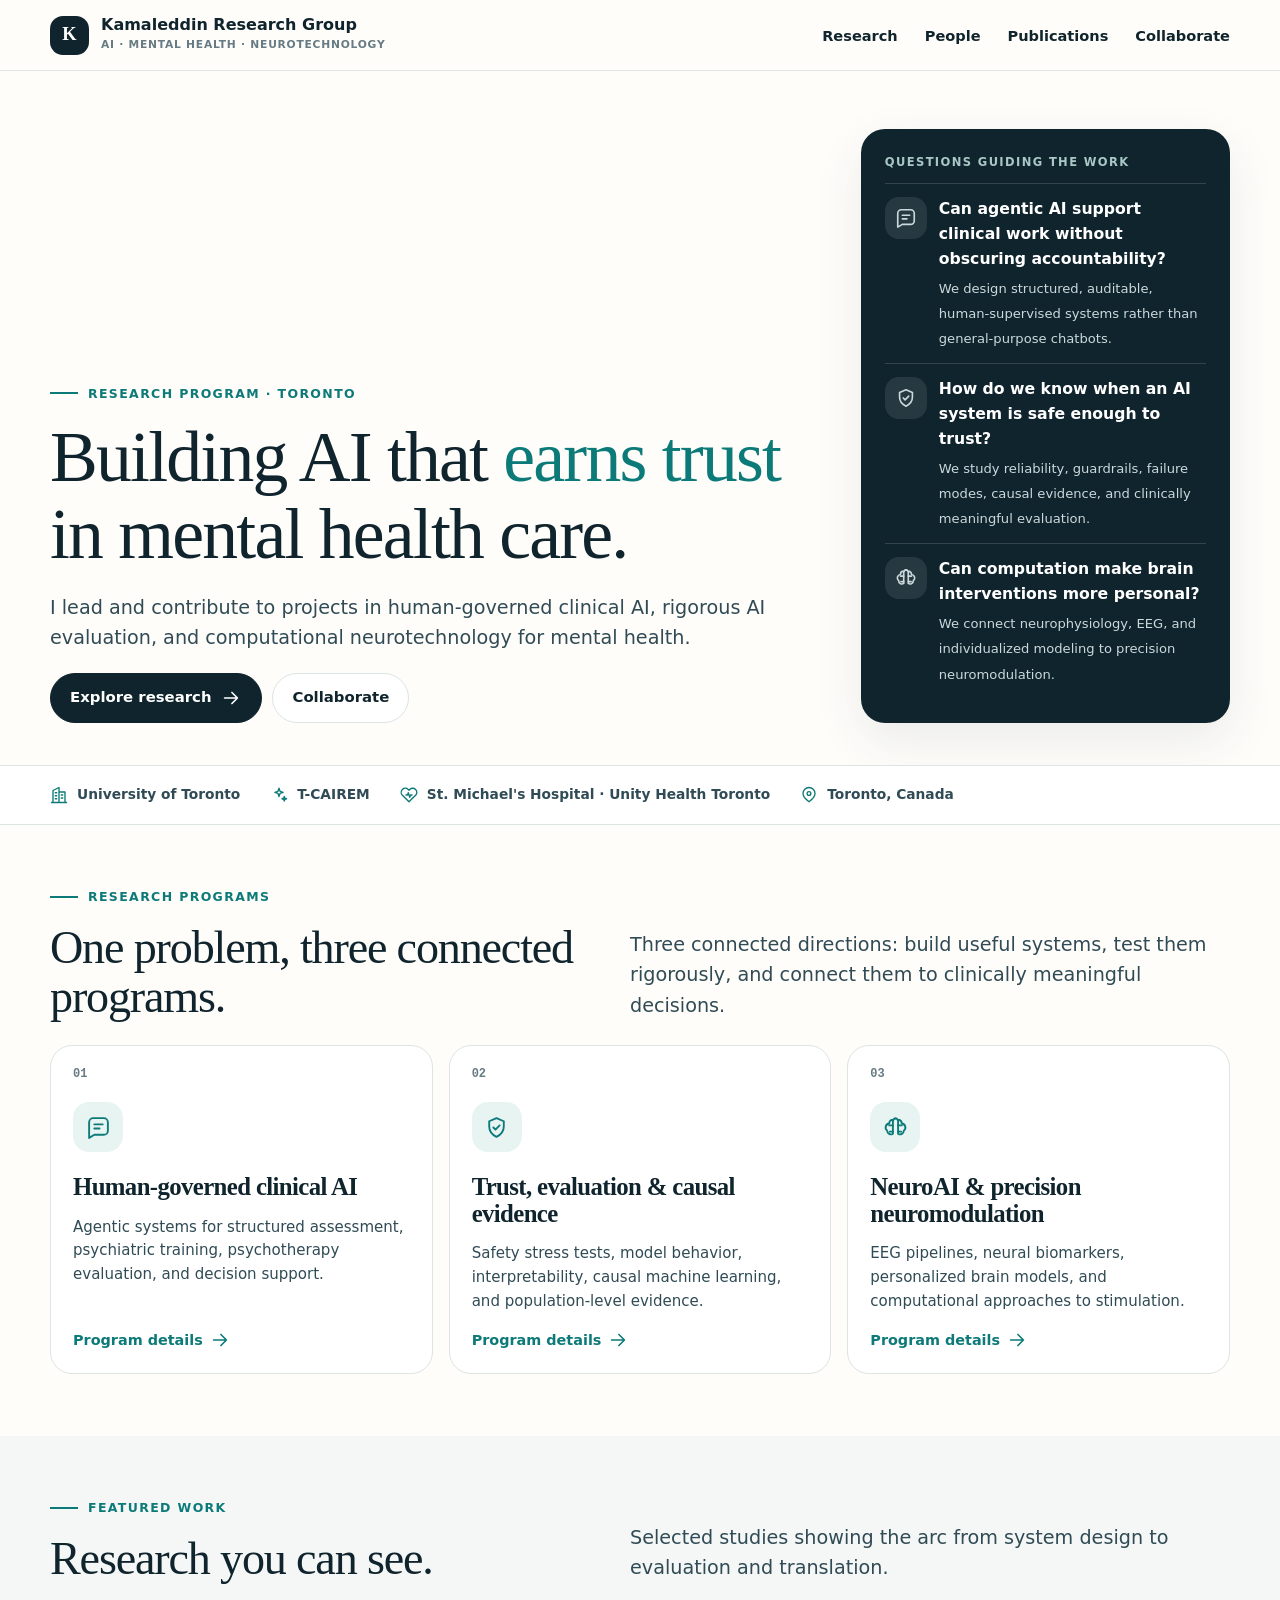
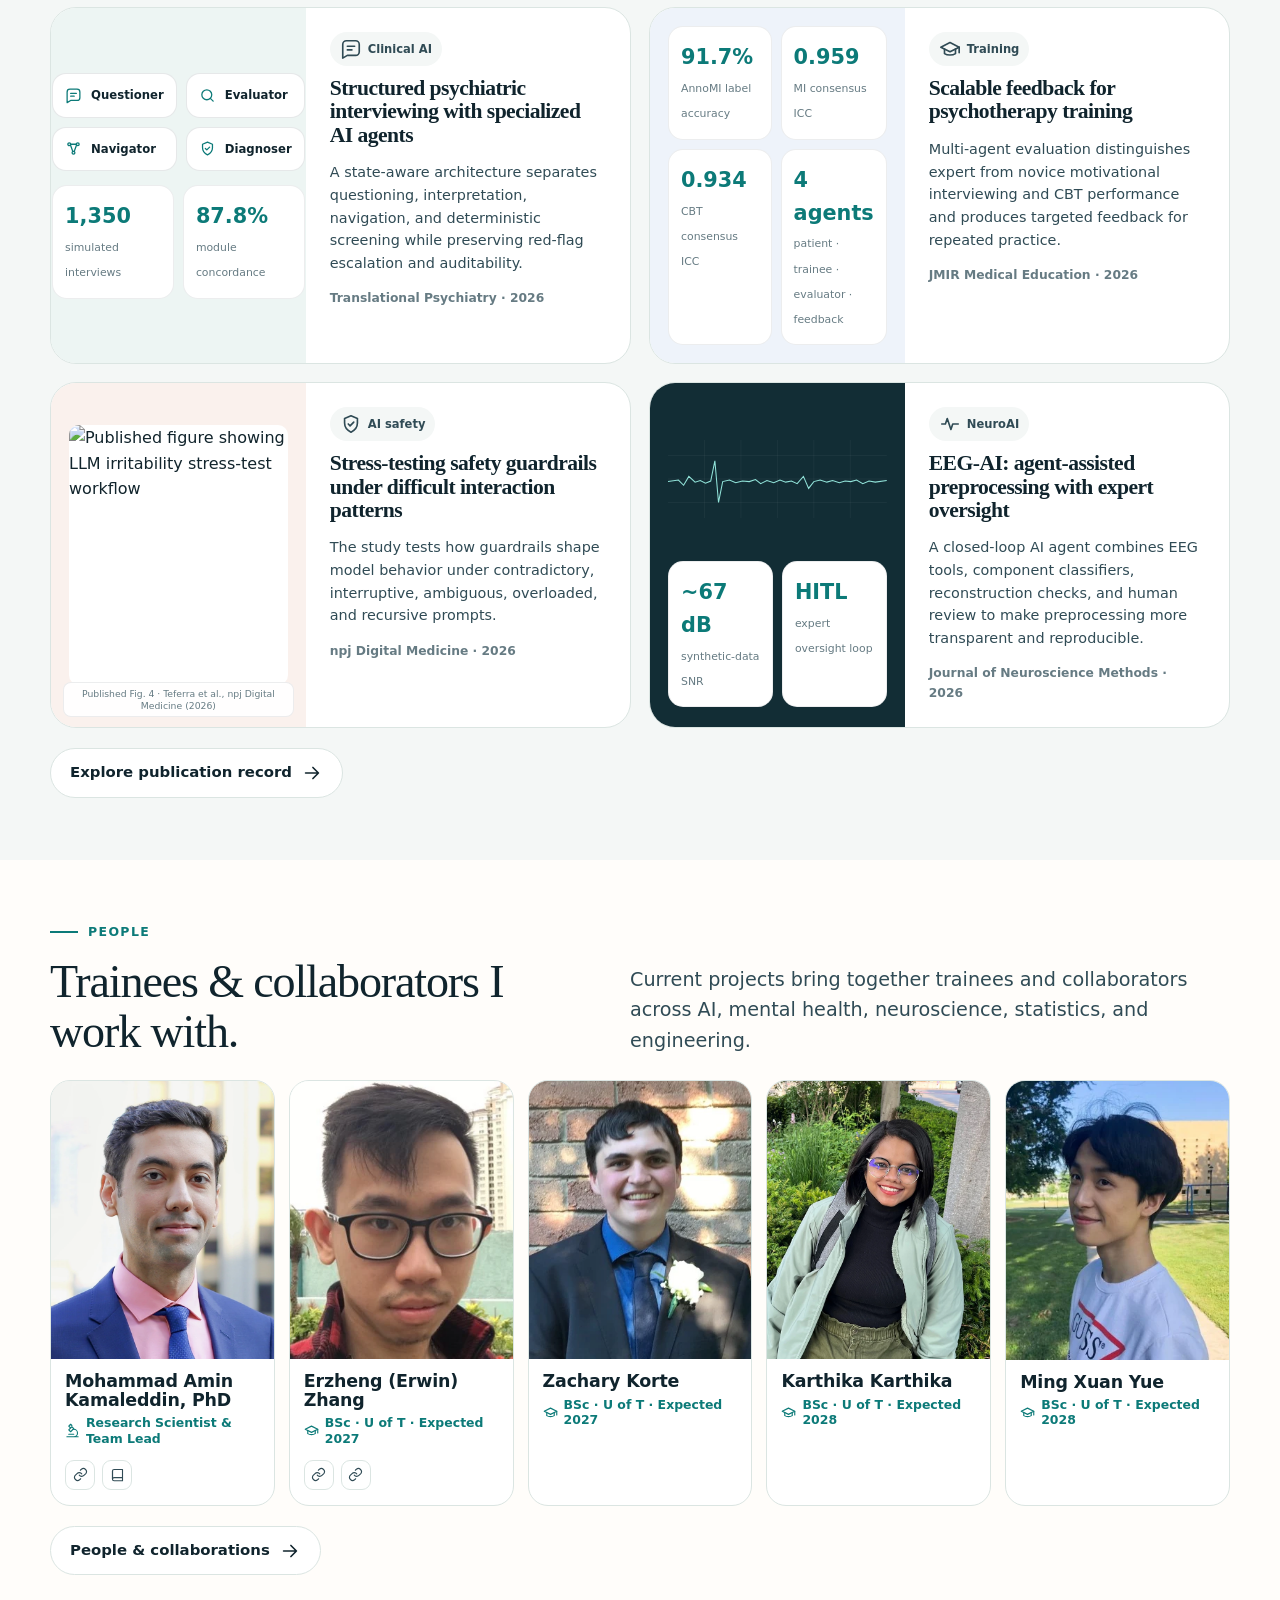
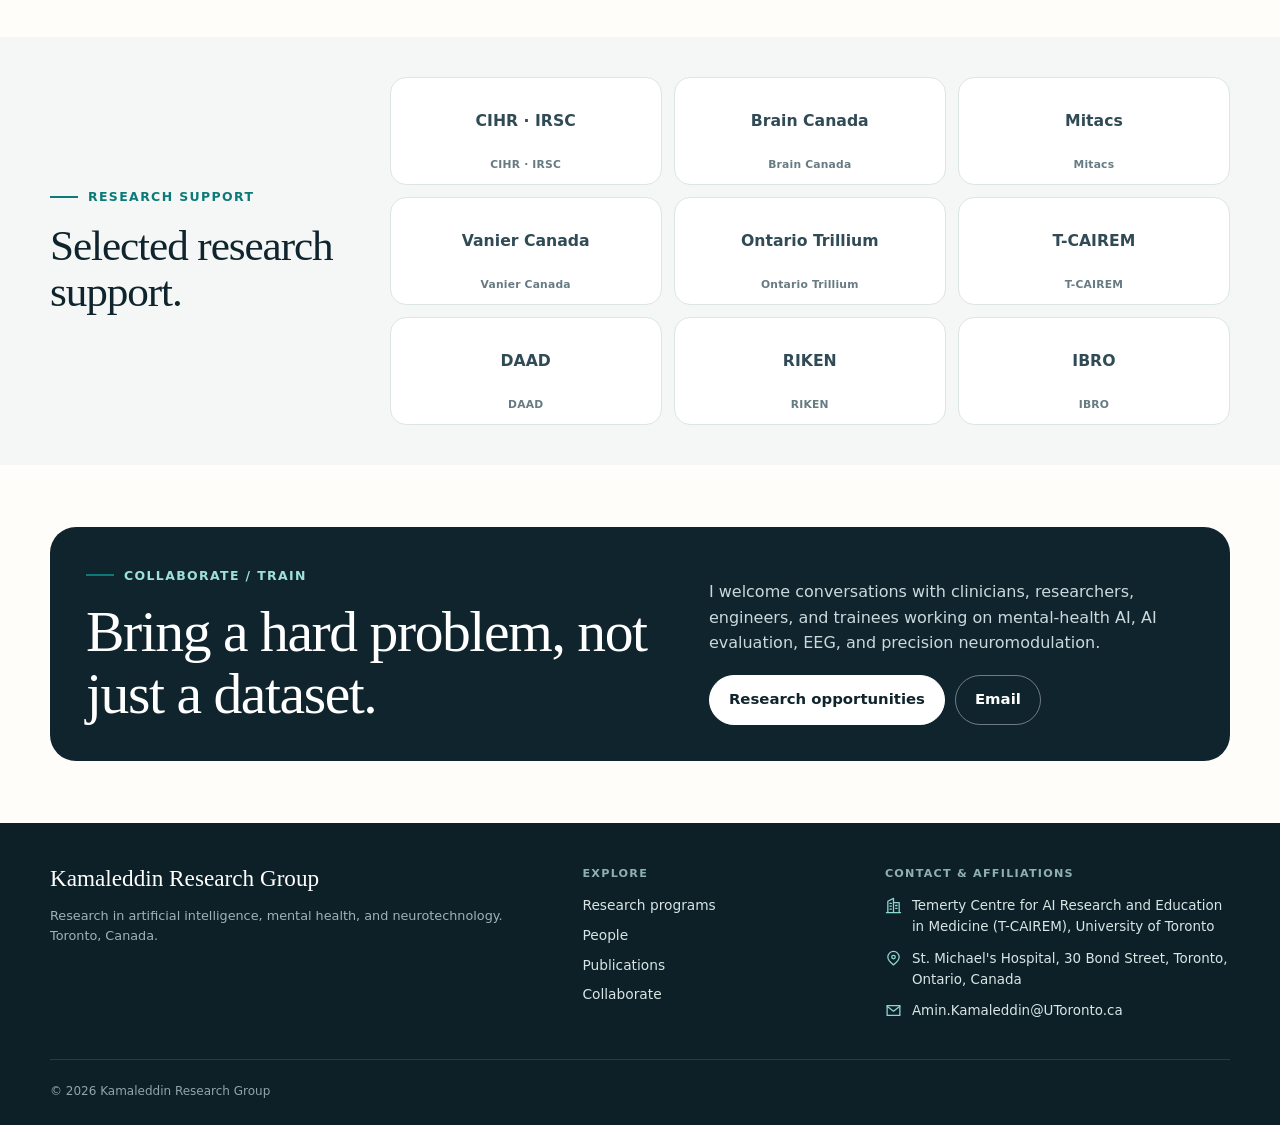
==== commit 45236750: "ver16" ====
--- a/index.html
+++ b/index.html
@@ -15,7 +15,7 @@
 <a class="feature-card" href="https://doi.org/10.1016/j.jneumeth.2026.110759" target="_blank"><div class="feature-visual dark"><div style="width:100%"><svg class="eeg" viewbox="0 0 420 150"><path class="grid" d="M0 30H420M0 75H420M0 120H420M70 0V150M140 0V150M210 0V150M280 0V150M350 0V150"></path><path d="M0 80 L20 77 30 87 40 70 52 81 62 78 72 83 82 79 90 40 97 120 105 80 118 77 130 82 143 79 156 80 168 76 178 84 190 78 203 82 215 77 226 81 237 79 248 84 260 70 270 93 280 80 292 77 305 81 316 78 329 82 340 79 351 80 362 77 374 84 386 79 398 81 420 78"></path></svg><div class="metric-row"><div class="metric"><strong>~67 dB</strong><span>synthetic-data SNR</span></div><div class="metric"><strong>HITL</strong><span>expert oversight loop</span></div></div></div></div><div class="feature-copy"><span class="tag"><span data-icon="activity"></span> NeuroAI</span><h3>EEG-AI: agent-assisted preprocessing with expert oversight</h3><p>A closed-loop AI agent combines EEG tools, component classifiers, reconstruction checks, and human review to make preprocessing more transparent and reproducible.</p><div class="pub-meta">Journal of Neuroscience Methods · 2026</div></div></a>
 </div><div class="actions"><a class="btn btn-soft" href="publications.html">Explore publication record <span data-icon="arrow"></span></a></div></div></section>
 <section class="section"><div class="container"><div class="section-head"><div><div class="eyebrow">People</div><h2>Trainees &amp; collaborators I work with.</h2></div><p class="lead">Current projects bring together trainees and collaborators across AI, mental health, neuroscience, statistics, and engineering.</p></div><div class="team-grid">
-<div class="person-card"><div class="person-photo"><img alt="Mohammad Amin Kamaleddin" onerror="this.onerror=null;this.src='assets/img/amin-kamaleddin.svg'" src="assets/img/amin-kamaleddin.webp"/></div><div class="person-copy"><h3>Mohammad Amin Kamaleddin, PhD</h3><div class="role"><span data-icon="microscope"></span>Research Scientists &amp; Team Lead</div><div class="person-links"><a aria-label="LinkedIn" class="mini-link" href="https://ca.linkedin.com/in/kamaleddin" target="_blank"><span data-icon="link"></span></a><a aria-label="Google Scholar" class="mini-link" href="https://scholar.google.com/citations?user=uDxFAsYAAAAJ&amp;hl=en" target="_blank"><span data-icon="book"></span></a></div></div></div>
+<div class="person-card"><div class="person-photo"><img alt="Mohammad Amin Kamaleddin" onerror="this.onerror=null;this.src='assets/img/amin-kamaleddin.svg'" src="assets/img/amin-kamaleddin.webp"/></div><div class="person-copy"><h3>Mohammad Amin Kamaleddin, PhD</h3><div class="role"><span data-icon="microscope"></span>Research Scientist &amp; Team Lead</div><div class="person-links"><a aria-label="LinkedIn" class="mini-link" href="https://ca.linkedin.com/in/kamaleddin" target="_blank"><span data-icon="link"></span></a><a aria-label="Google Scholar" class="mini-link" href="https://scholar.google.com/citations?user=uDxFAsYAAAAJ&amp;hl=en" target="_blank"><span data-icon="book"></span></a></div></div></div>
 <div class="person-card"><div class="person-photo"><img alt="Erzheng (Erwin) Zhang" onerror="this.onerror=null;this.src='assets/img/erwin-zhang.svg'" src="assets/img/erwin-zhang.webp"/></div><div class="person-copy"><h3>Erzheng (Erwin) Zhang</h3><div class="role"><span data-icon="grad"></span>BSc · U of T · Expected 2027</div><div class="person-links"><a aria-label="LinkedIn" class="mini-link" href="https://ca.linkedin.com/in/erwinzhang" target="_blank"><span data-icon="link"></span></a><a aria-label="Website" class="mini-link" href="https://erwinzhang.com/" target="_blank"><span data-icon="link"></span></a></div></div></div>
 <div class="person-card"><div class="person-photo"><img alt="Zachary Korte" onerror="this.onerror=null;this.src='assets/img/zachary-korte.svg'" src="assets/img/zachary-korte.webp"/></div><div class="person-copy"><h3>Zachary Korte</h3><div class="role"><span data-icon="grad"></span>BSc · U of T · Expected 2027</div></div></div>
 <div class="person-card"><div class="person-photo"><img alt="Karthika Karthika" onerror="this.onerror=null;this.src='assets/img/karthika-karthika.svg'" src="assets/img/karthika-karthika.webp"/></div><div class="person-copy"><h3>Karthika Karthika</h3><div class="role"><span data-icon="grad"></span>BSc · U of T · Expected 2028</div></div></div>
